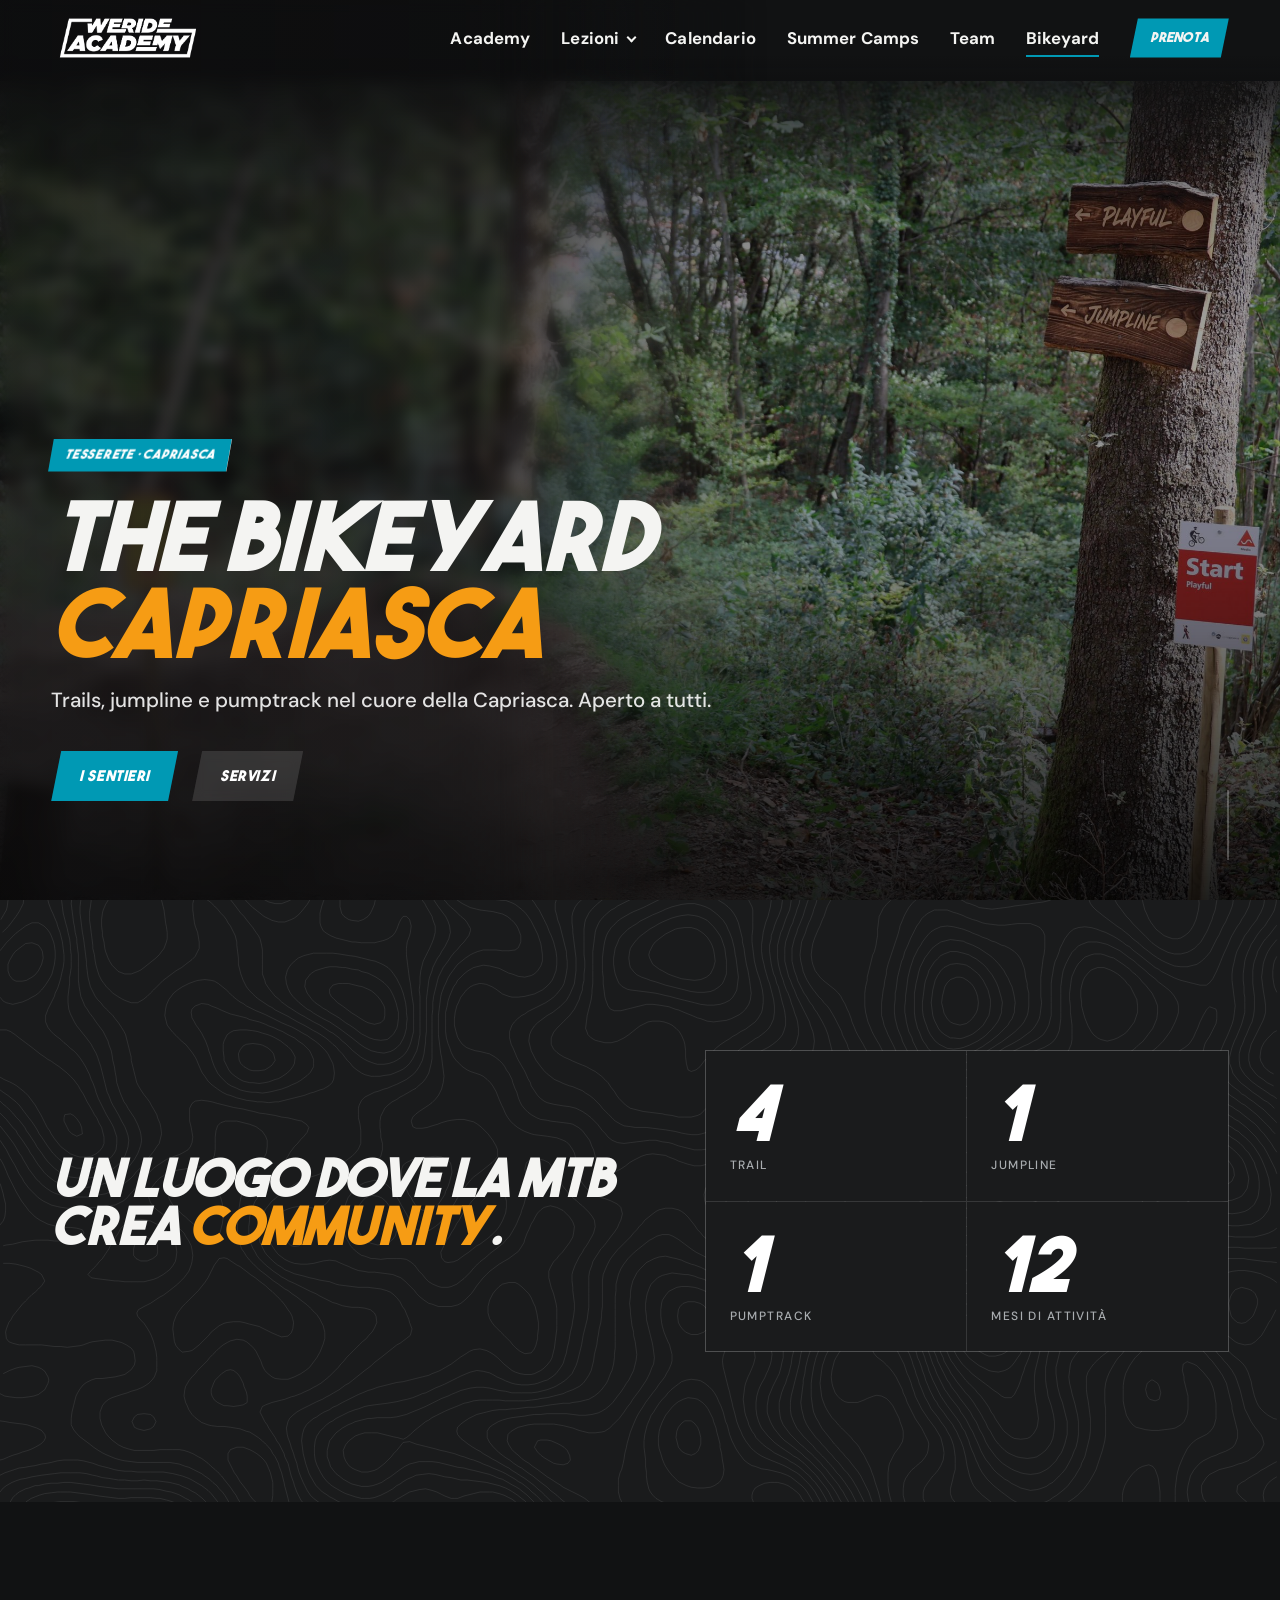
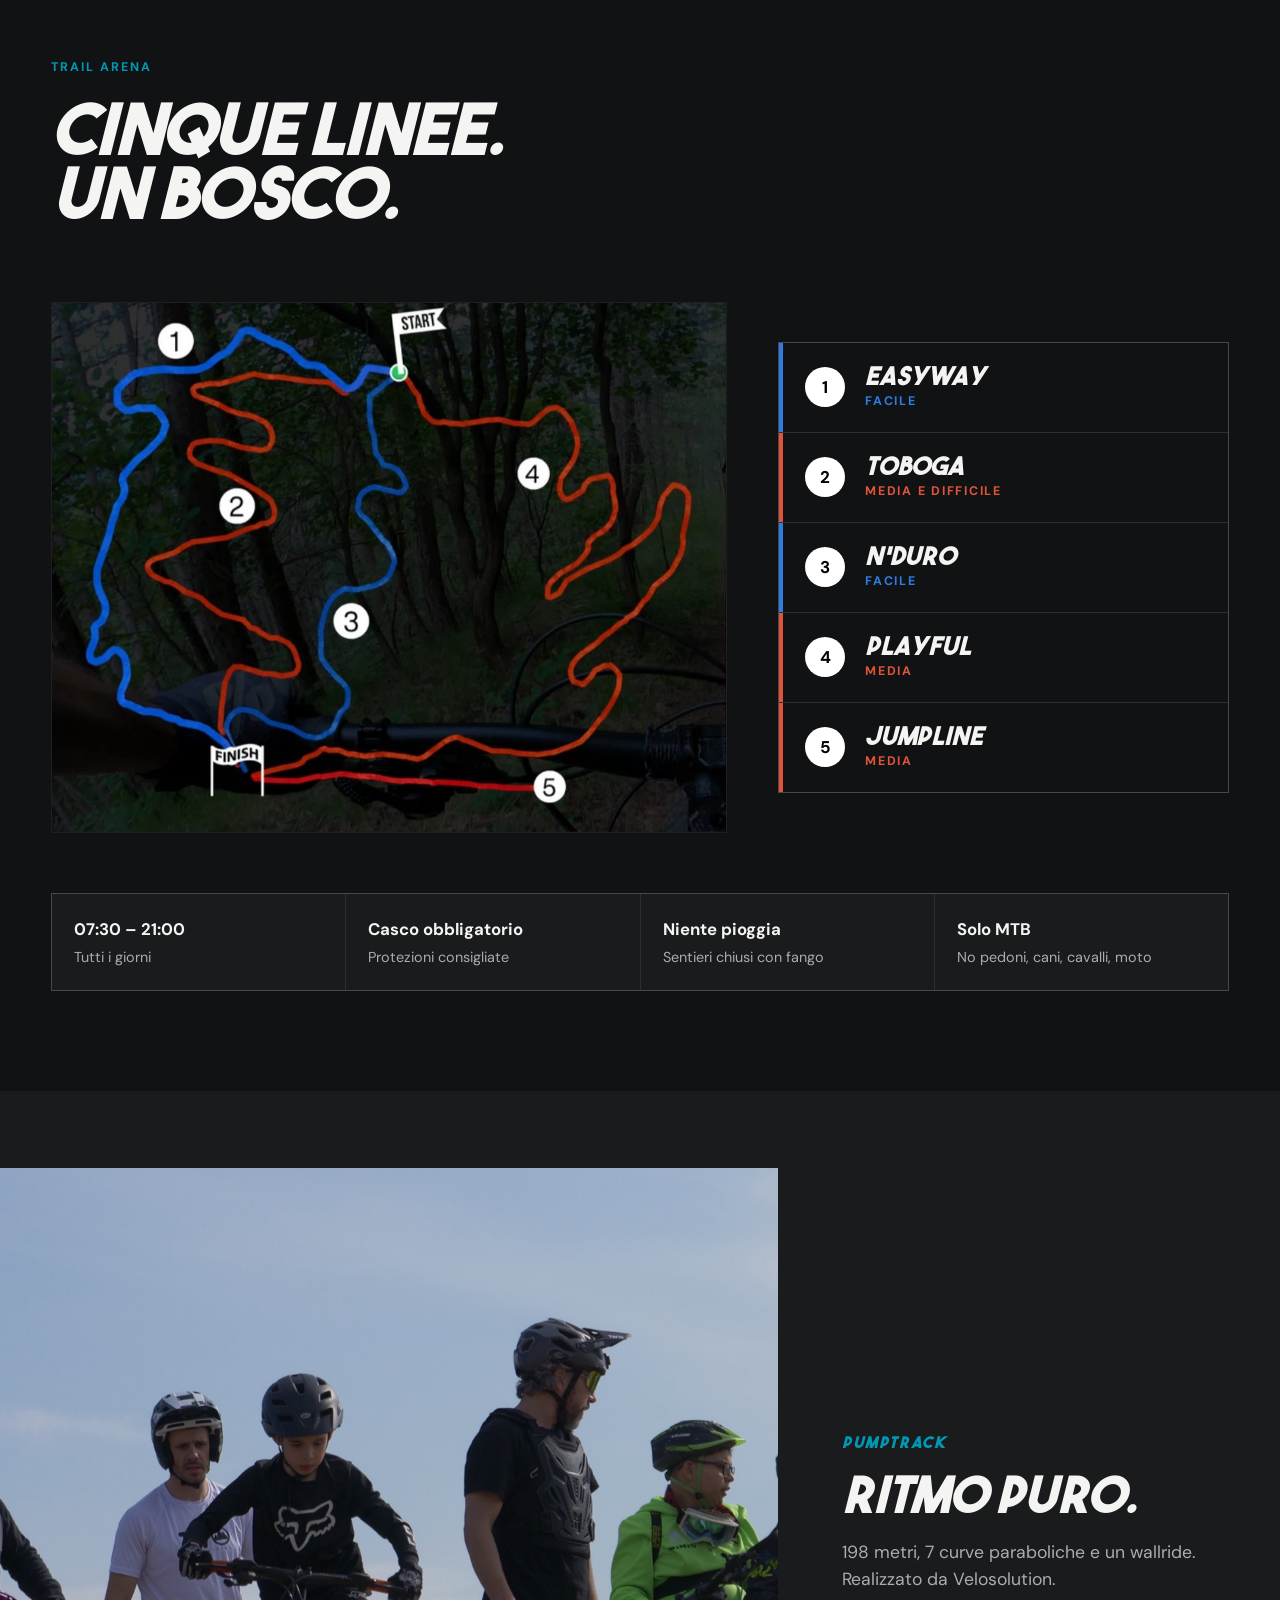
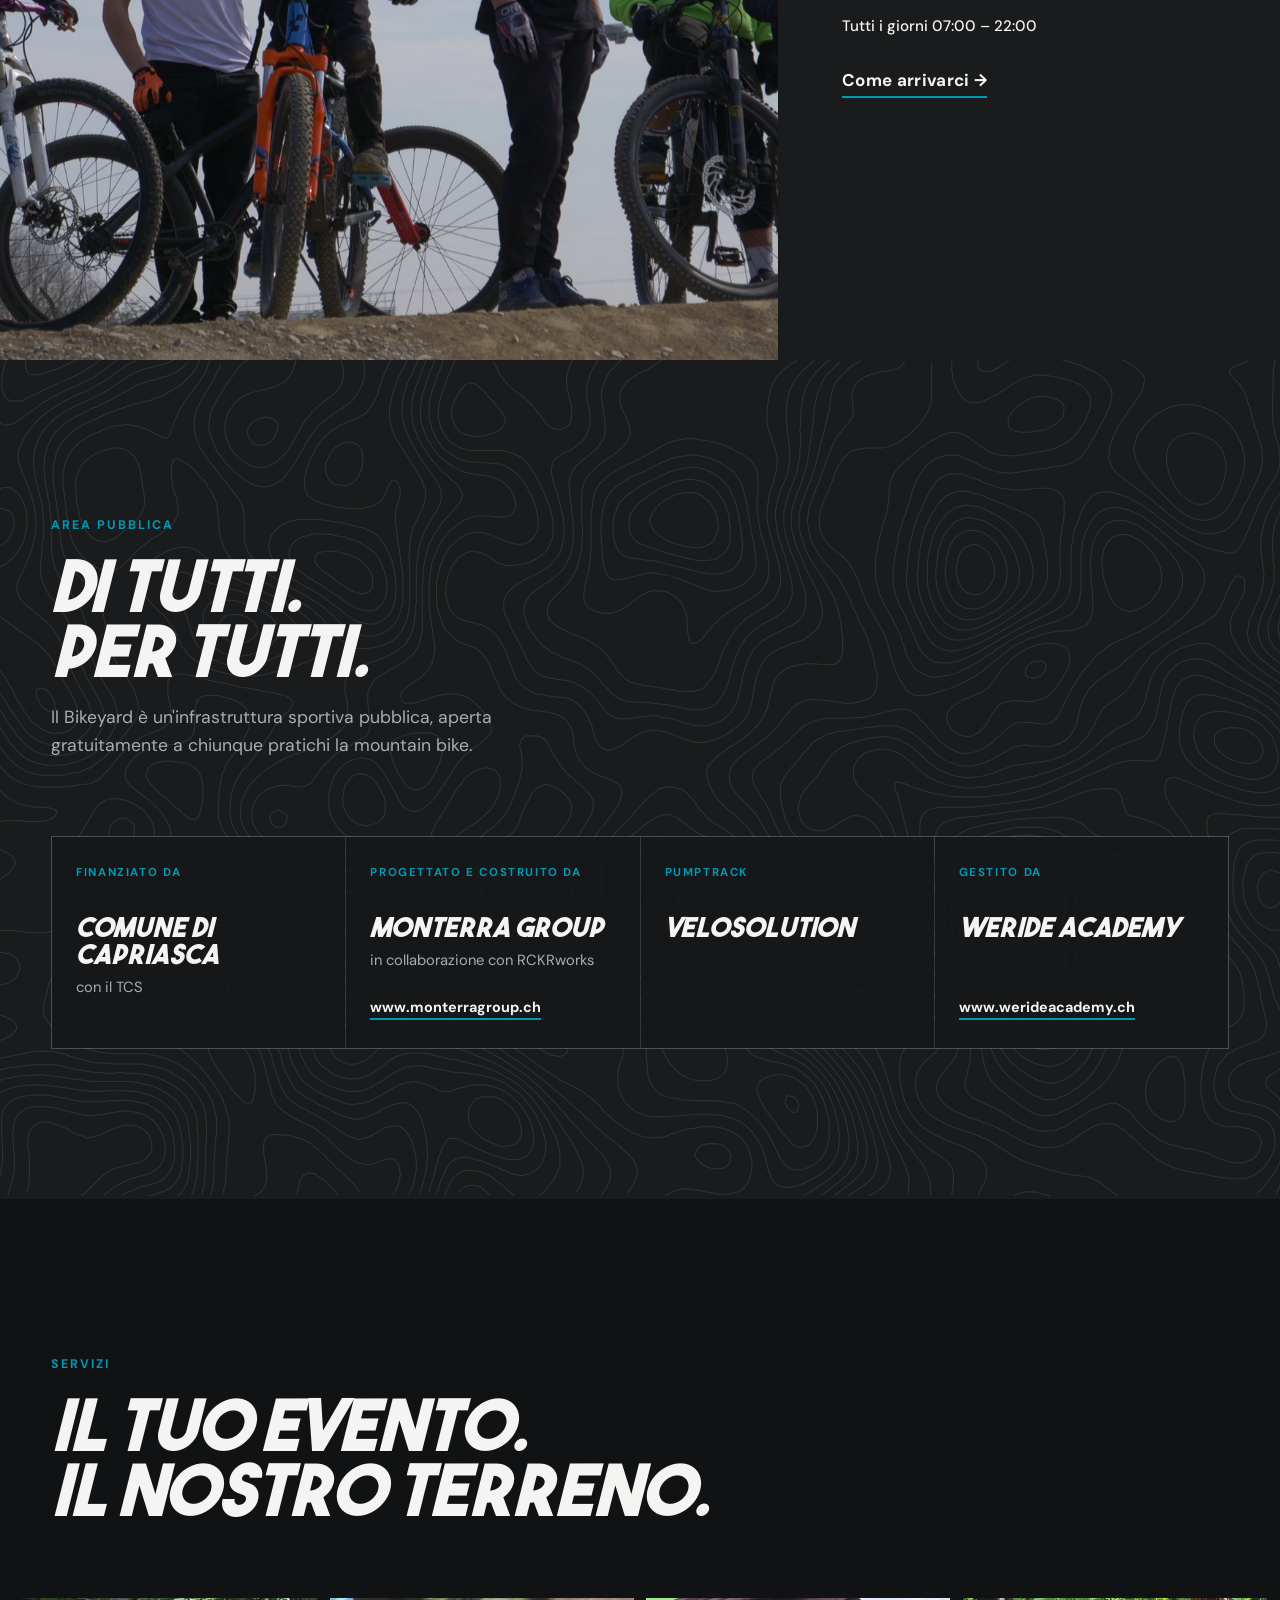
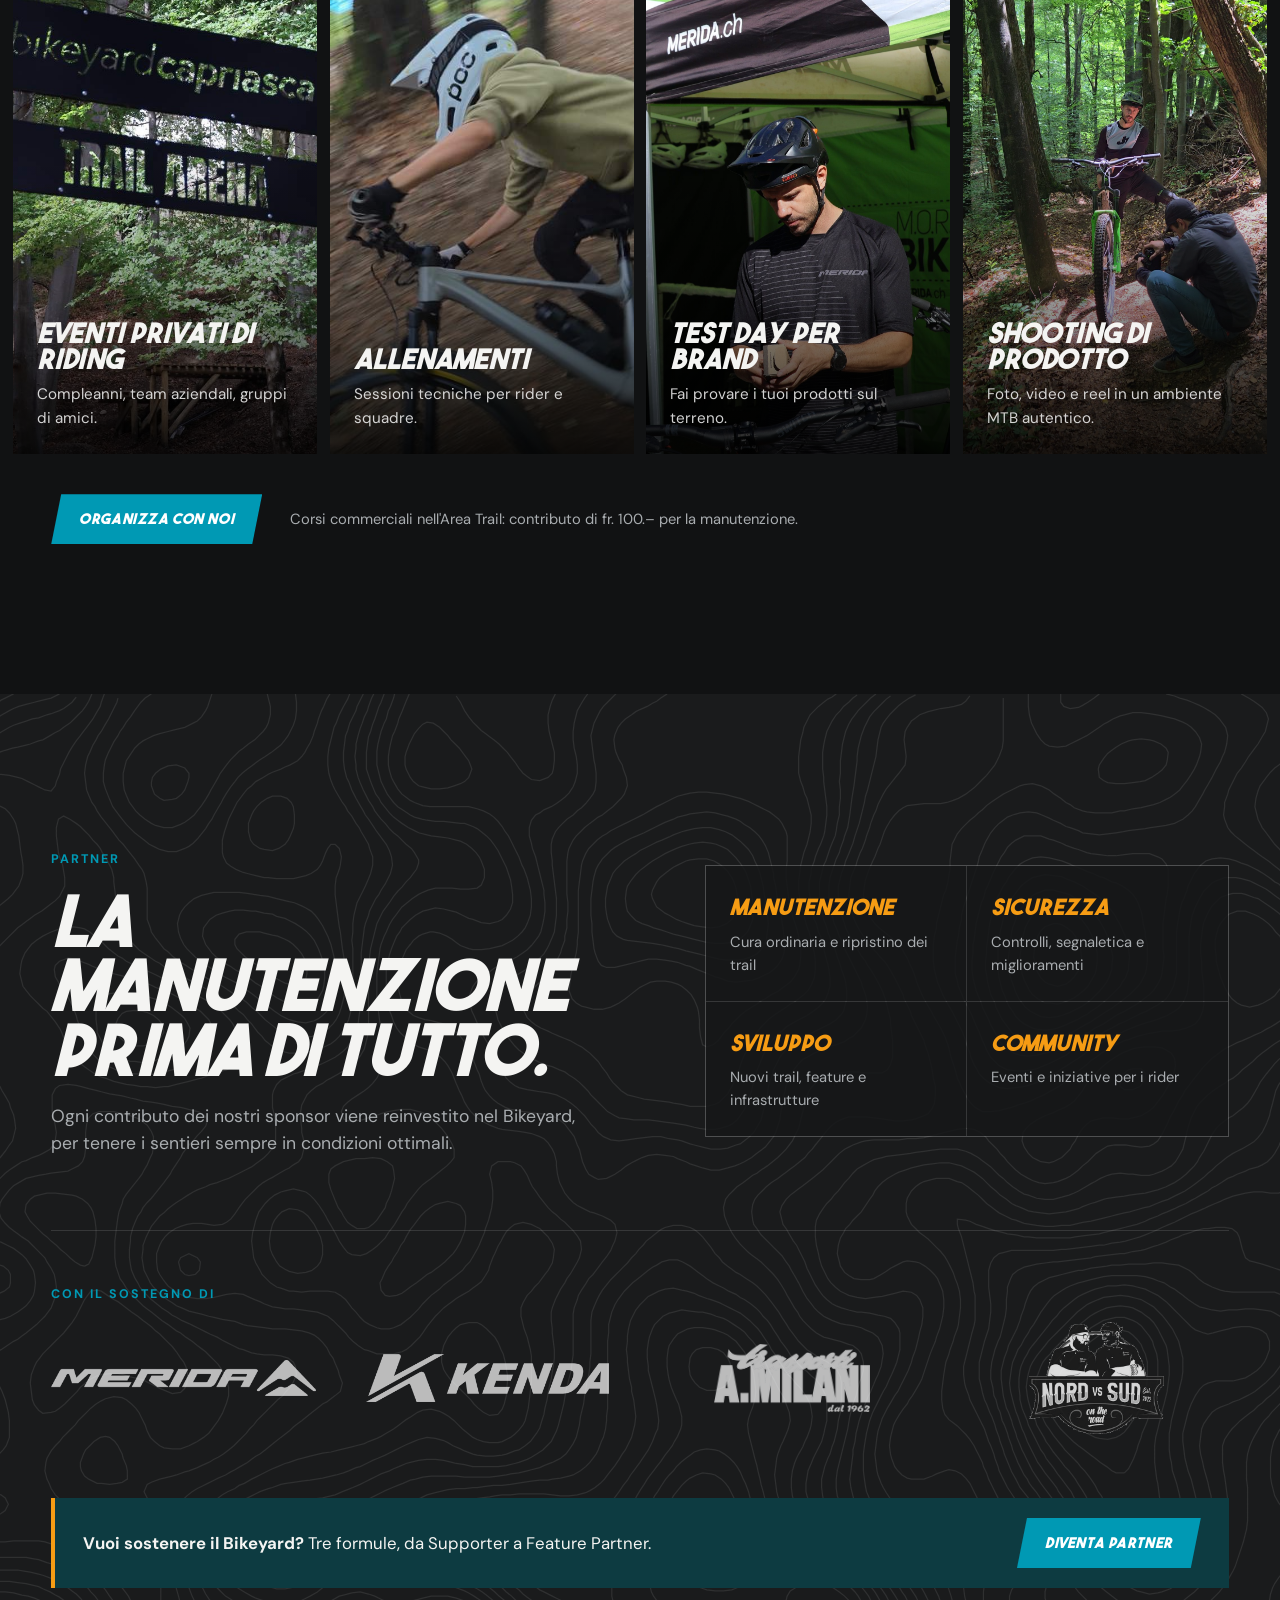
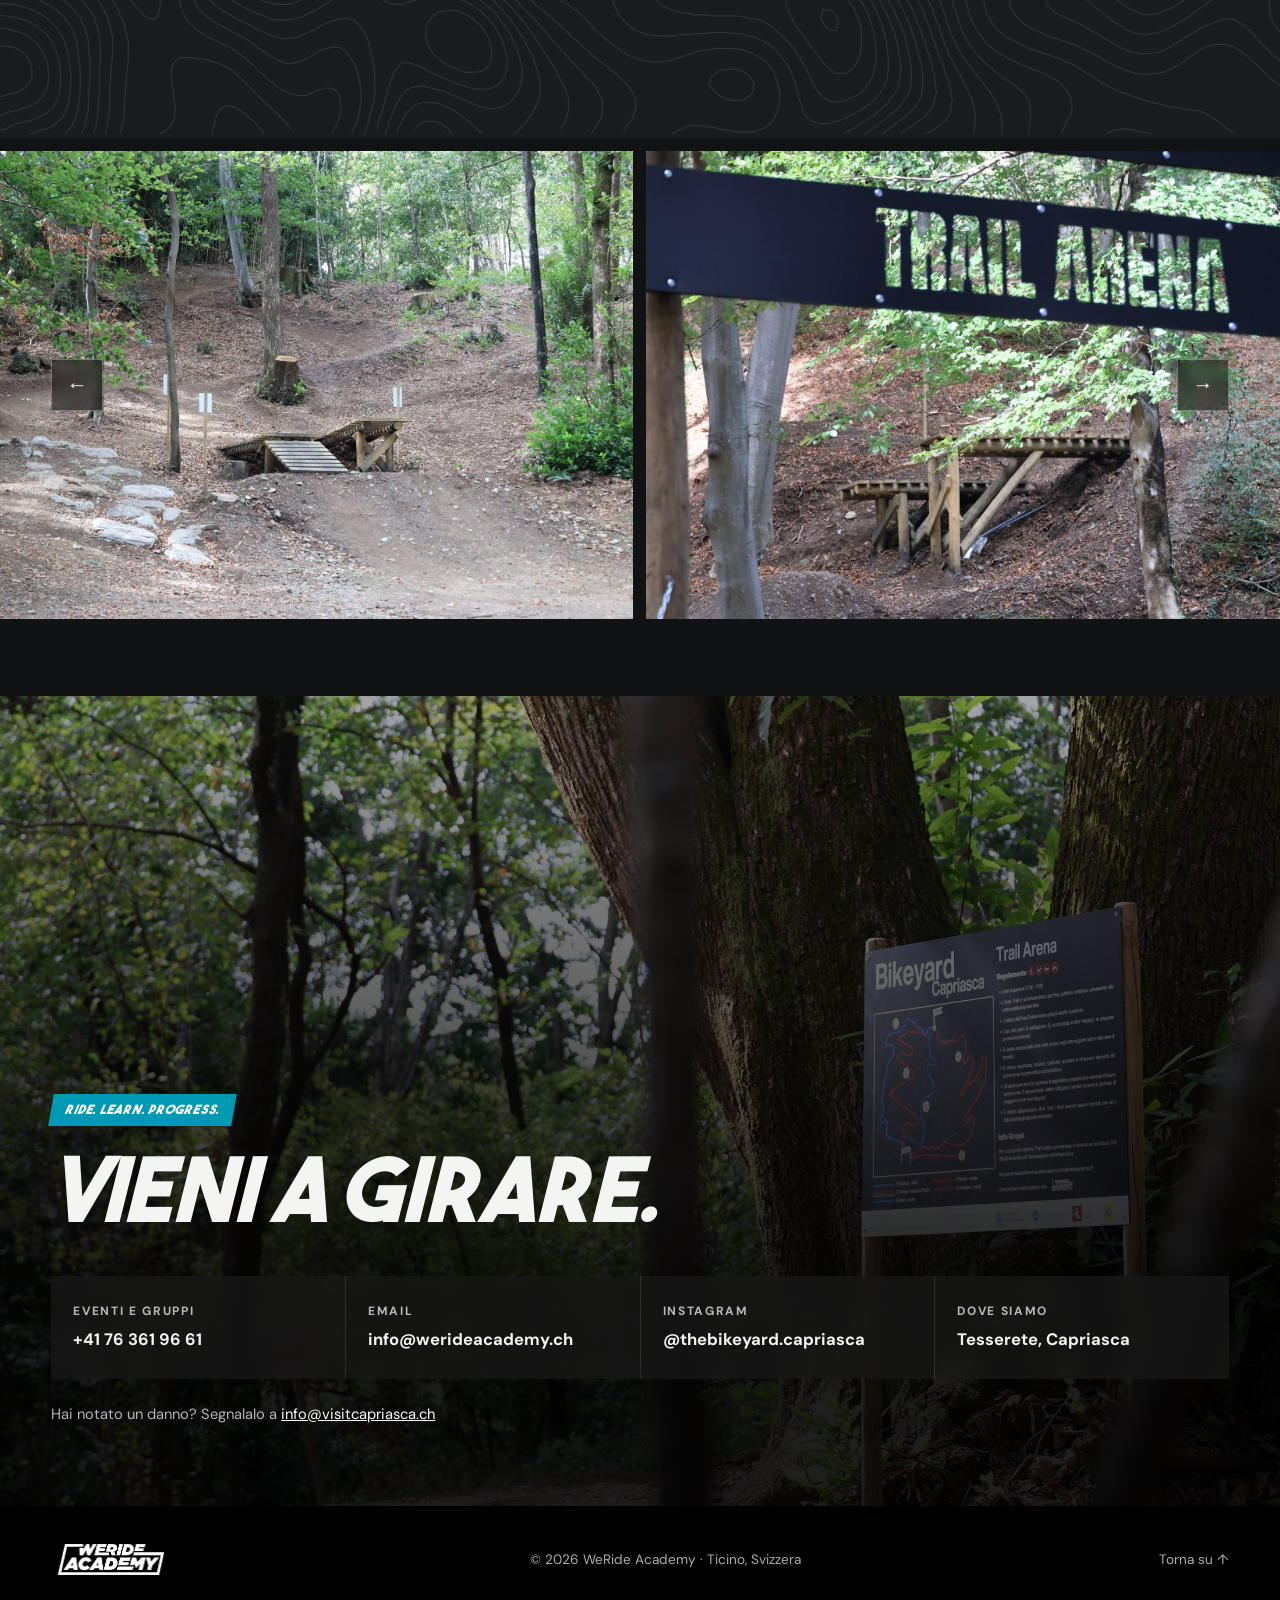
==== bikeyard.html @ f9831d46 "Aggiornamento sito: Bikeyard, galleria, team e sponsor Co-Authored-By: Claude Opus 5.5 <noreply@anth" ====
<!doctype html>
<html lang="it">
<head>
  <meta charset="utf-8">
  <meta name="viewport" content="width=device-width, initial-scale=1">
  <title>The Bikeyard Capriasca · WeRide Academy</title>
  <meta name="description" content="The Bikeyard Capriasca a Tesserete: Trail Arena con 4 trail, una jumpline e il pumptrack Velosolution. Area pubblica gestita da WeRide Academy. Eventi privati, allenamenti, test day e shooting.">
  <meta name="theme-color" content="#111111">
  <link rel="icon" type="image/png" href="assets/img/logo_white.png">
  <meta property="og:title" content="The Bikeyard Capriasca">
  <meta property="og:description" content="Trail, jumpline e pumptrack nel cuore della Capriasca.">
  <meta property="og:image" content="assets/img/bikeyard_banner.jpg">
  <link rel="preconnect" href="https://fonts.googleapis.com">
  <link rel="preconnect" href="https://fonts.gstatic.com" crossorigin>
  <link href="https://fonts.googleapis.com/css2?family=DM+Sans:ital,wght@0,400;0,500;0,700;1,400&display=swap" rel="stylesheet">
  <link rel="preload" href="assets/fonts/theboldfont.woff2" as="font" type="font/woff2" crossorigin>
  <link rel="stylesheet" href="css/style.css">
</head>
<body>

<header class="site-header" id="top">
  <a href="index.html" class="brand" aria-label="WeRide Academy, home">
    <img src="assets/img/logo_white.png" alt="WeRide Academy" width="160" height="46">
  </a>
  <nav class="nav" id="nav" aria-label="Principale">
    <a href="index.html#academy">Academy</a>
    <div class="nav-item has-sub">
      <a href="index.html#lezioni" aria-haspopup="true">Lezioni<span class="caret" aria-hidden="true"></span></a>
      <div class="submenu">
        <a href="index.html#private">Lezione privata</a>
        <a href="index.html#gruppo">Lezione di gruppo</a>
      </div>
    </div>
    <a href="index.html#calendario">Calendario</a>
    <a href="index.html#summer-camps">Summer Camps</a>
    <a href="index.html#team">Team</a>
    <a href="bikeyard.html" class="active" aria-current="page">Bikeyard</a>
    <a href="#contatto" class="nav-cta">Prenota</a>
  </nav>
  <button class="burger" id="burger" aria-label="Apri menu" aria-expanded="false" aria-controls="nav"><span></span><span></span></button>
</header>

<main>

  <!-- HERO -->
  <section class="hero hero-dark">
    <img class="hero-img" src="assets/img/bikeyard_banner.jpg" alt="Le strutture in legno del Bikeyard nel bosco di Tesserete">
    <div class="hero-shade"></div>
    <div class="hero-blur" aria-hidden="true"></div>
    <div class="hero-content wrap">
      <span class="tag">Tesserete · Capriasca</span>
      <h1 class="display display-sm">The Bikeyard<br><span class="accent-amber">Capriasca</span></h1>
      <p class="lead">Trails, jumpline e pumptrack nel cuore della Capriasca. Aperto a tutti.</p>
      <div class="hero-actions">
        <a class="btn btn-primary" href="#sentieri">I sentieri</a>
        <a class="btn btn-ghost" href="#servizi">Servizi</a>
      </div>
    </div>
    <a class="scroll-cue" href="#intro" aria-label="Scorri giù"></a>
  </section>

  <!-- INTRO -->
  <section class="numbers topo" id="intro">
    <div class="wrap numbers-grid">
      <p class="statement reveal">Un luogo dove la MTB crea <em class="em-amber">community</em>.</p>
      <dl class="stats reveal">
        <div><dt>4</dt><dd>Trail</dd></div>
        <div><dt>1</dt><dd>Jumpline</dd></div>
        <div><dt>1</dt><dd>Pumptrack</dd></div>
        <div><dt>12</dt><dd>Mesi di attività</dd></div>
      </dl>
    </div>
  </section>

  <!-- SENTIERI -->
  <section class="trails" id="sentieri">
    <div class="wrap">
      <header class="section-head">
        <span class="kicker">Trail Arena</span>
        <h2 class="title reveal">Cinque linee.<br>Un bosco.</h2>
      </header>

      <div class="trails-grid">
        <figure class="trail-map reveal">
          <img src="assets/img/bikeyard_map.jpg" alt="Mappa della Trail Arena con i 5 sentieri, partenza e arrivo" loading="lazy">
        </figure>

        <ol class="trail-list">
          <li class="reveal" style="--c:var(--t-easy)"><span class="t-num">1</span><div><h3>Easyway</h3><p>Facile</p></div></li>
          <li class="reveal" style="--c:var(--t-mid)"><span class="t-num">2</span><div><h3>Toboga</h3><p>Media e difficile</p></div></li>
          <li class="reveal" style="--c:var(--t-easy)"><span class="t-num">3</span><div><h3>N'duro</h3><p>Facile</p></div></li>
          <li class="reveal" style="--c:var(--t-mid)"><span class="t-num">4</span><div><h3>Playful</h3><p>Media</p></div></li>
          <li class="reveal" style="--c:var(--t-mid)"><span class="t-num">5</span><div><h3>Jumpline</h3><p>Media</p></div></li>
        </ol>
      </div>

      <ul class="rules">
        <li><strong>07:30 – 21:00</strong><span>Tutti i giorni</span></li>
        <li><strong>Casco obbligatorio</strong><span>Protezioni consigliate</span></li>
        <li><strong>Niente pioggia</strong><span>Sentieri chiusi con fango</span></li>
        <li><strong>Solo MTB</strong><span>No pedoni, cani, cavalli, moto</span></li>
      </ul>
    </div>
  </section>

  <!-- PUMPTRACK -->
  <section class="programs by-programs">
    <article class="program" id="pumptrack">
      <figure class="program-img"><img src="assets/img/wix_pex58536.jpg" alt="Rider al pumptrack di Tesserete" loading="lazy"></figure>
      <div class="program-text">
        <span class="num">Pumptrack</span>
        <h3 class="title-sm">Ritmo puro.</h3>
        <p>198 metri, 7 curve paraboliche e un wallride. Realizzato da Velosolution.</p>
        <p class="program-meta">Tutti i giorni 07:00 – 22:00</p>
        <a class="link" href="https://maps.app.goo.gl/LZdDVA4ZvcZuWbuM7" target="_blank" rel="noopener">Come arrivarci →</a>
      </div>
    </article>
  </section>

  <!-- CHI L'HA RESO POSSIBILE -->
  <section class="credits topo">
    <div class="wrap">
      <header class="section-head">
        <span class="kicker">Area pubblica</span>
        <h2 class="title reveal">Di tutti.<br>Per tutti.</h2>
        <p class="section-lead reveal">Il Bikeyard è un'infrastruttura sportiva pubblica, aperta gratuitamente a chiunque pratichi la mountain bike.</p>
      </header>
      <ul class="credit-grid">
        <li class="reveal"><span>Finanziato da</span><strong>Comune di Capriasca</strong><em>con il TCS</em></li>
        <li class="reveal"><span>Progettato e costruito da</span><strong>Monterra Group</strong><em>in collaborazione con RCKRworks</em><a class="credit-link" href="https://www.monterragroup.ch" target="_blank" rel="noopener">www.monterragroup.ch</a></li>
        <li class="reveal"><span>Pumptrack</span><strong>Velosolution</strong></li>
        <li class="reveal"><span>Gestito da</span><strong>WeRide Academy</strong><a class="credit-link" href="index.html">www.werideacademy.ch</a></li>
      </ul>
    </div>
  </section>

  <!-- SERVIZI -->
  <section class="services" id="servizi">
    <div class="wrap">
      <header class="section-head">
        <span class="kicker">Servizi</span>
        <h2 class="title reveal">Il tuo evento.<br>Il nostro terreno.</h2>
      </header>
    </div>
    <ul class="service-grid">
      <li class="service reveal">
        <img src="assets/img/bikeyard_arena.jpg" alt="" loading="lazy">
        <div><h3>Eventi privati di riding</h3><p>Compleanni, team aziendali, gruppi di amici.</p></div>
      </li>
      <li class="service reveal">
        <img src="assets/img/rider2.jpg" alt="" loading="lazy">
        <div><h3>Allenamenti</h3><p>Sessioni tecniche per rider e squadre.</p></div>
      </li>
      <li class="service reveal">
        <img src="assets/img/service_testday.jpg" alt="" loading="lazy">
        <div><h3>Test day per brand</h3><p>Fai provare i tuoi prodotti sul terreno.</p></div>
      </li>
      <li class="service reveal">
        <img src="assets/img/service_shooting.jpg" alt="" loading="lazy">
        <div><h3>Shooting di prodotto</h3><p>Foto, video e reel in un ambiente MTB autentico.</p></div>
      </li>
    </ul>
    <div class="wrap services-cta">
      <a class="btn btn-primary" href="#contatto">Organizza con noi</a>
      <p>Corsi commerciali nell'Area Trail: contributo di fr. 100.– per la manutenzione.</p>
    </div>
  </section>

  <!-- MANUTENZIONE & PARTNER -->
  <section class="maintenance topo" id="partner">
    <div class="wrap">
      <div class="maint-grid">
        <div>
          <span class="kicker">Partner</span>
          <h2 class="title reveal">La manutenzione<br>prima di tutto.</h2>
          <p class="section-lead reveal">Ogni contributo dei nostri sponsor viene reinvestito nel Bikeyard, per tenere i sentieri sempre in condizioni ottimali.</p>
        </div>
        <ul class="maint-list">
          <li class="reveal"><strong>Manutenzione</strong><span>Cura ordinaria e ripristino dei trail</span></li>
          <li class="reveal"><strong>Sicurezza</strong><span>Controlli, segnaletica e miglioramenti</span></li>
          <li class="reveal"><strong>Sviluppo</strong><span>Nuovi trail, feature e infrastrutture</span></li>
          <li class="reveal"><strong>Community</strong><span>Eventi e iniziative per i rider</span></li>
        </ul>
      </div>

      <div class="partner-group">
        <span class="kicker">Con il sostegno di</span>
        <ul class="sponsor-row">
          <li><img src="assets/sponsors/merida.png" alt="Merida" loading="lazy"></li>
          <li><img src="assets/sponsors/kenda_white.png" alt="Kenda" loading="lazy"></li>
          <li class="logo-lg"><img src="assets/sponsors/milani.png" alt="Trasporti A. Milani" loading="lazy"></li>
          <li class="logo-color"><img src="assets/sponsors/nordvssud.png" alt="Nord vs Sud on the road" loading="lazy"></li>
        </ul>
      </div>

      <div class="partner-cta reveal">
        <p><strong>Vuoi sostenere il Bikeyard?</strong> Tre formule, da Supporter a Feature Partner.</p>
        <a class="btn btn-primary" href="mailto:info@werideacademy.ch?subject=Partnership%20The%20Bikeyard">Diventa partner</a>
      </div>
    </div>
  </section>

  <!-- GALLERIA (scorrevole) -->
  <section class="gallery" id="galleria" aria-label="Galleria fotografica">
    <div class="gallery-strip" id="galStrip">
      <ul class="gallery-track">
        <li><button type="button" class="gal-item" data-i="0"><img src="assets/img/galleria/bikeyard_01.jpg" alt="The Bikeyard Capriasca, foto 1" loading="lazy"></button></li>
        <li><button type="button" class="gal-item" data-i="1"><img src="assets/img/galleria/bikeyard_02.jpg" alt="The Bikeyard Capriasca, foto 2" loading="lazy"></button></li>
        <li><button type="button" class="gal-item" data-i="2"><img src="assets/img/galleria/bikeyard_03.jpg" alt="The Bikeyard Capriasca, foto 3" loading="lazy"></button></li>
        <li><button type="button" class="gal-item" data-i="3"><img src="assets/img/galleria/bikeyard_04.jpg" alt="The Bikeyard Capriasca, foto 4" loading="lazy"></button></li>
        <li><button type="button" class="gal-item" data-i="4"><img src="assets/img/galleria/bikeyard_05.jpg" alt="The Bikeyard Capriasca, foto 5" loading="lazy"></button></li>
        <li><button type="button" class="gal-item" data-i="5"><img src="assets/img/galleria/bikeyard_06.jpg" alt="The Bikeyard Capriasca, foto 6" loading="lazy"></button></li>
        <li><button type="button" class="gal-item" data-i="6"><img src="assets/img/galleria/bikeyard_07.jpg" alt="The Bikeyard Capriasca, foto 7" loading="lazy"></button></li>
        <li><button type="button" class="gal-item" data-i="7"><img src="assets/img/galleria/bikeyard_08.jpg" alt="The Bikeyard Capriasca, foto 8" loading="lazy"></button></li>
        <li><button type="button" class="gal-item" data-i="8"><img src="assets/img/galleria/bikeyard_09.jpg" alt="The Bikeyard Capriasca, foto 9" loading="lazy"></button></li>
        <li><button type="button" class="gal-item" data-i="9"><img src="assets/img/galleria/bikeyard_10.jpg" alt="The Bikeyard Capriasca, foto 10" loading="lazy"></button></li>
        <li><button type="button" class="gal-item" data-i="10"><img src="assets/img/galleria/bikeyard_11.jpg" alt="The Bikeyard Capriasca, foto 11" loading="lazy"></button></li>
        <li><button type="button" class="gal-item" data-i="11"><img src="assets/img/galleria/bikeyard_12.jpg" alt="The Bikeyard Capriasca, foto 12" loading="lazy"></button></li>
        <li><button type="button" class="gal-item" data-i="12"><img src="assets/img/galleria/bikeyard_13.jpg" alt="The Bikeyard Capriasca, foto 13" loading="lazy"></button></li>
      </ul>
    </div>
    <button type="button" class="gal-nav gal-prev" aria-label="Foto precedenti">←</button>
    <button type="button" class="gal-nav gal-next" aria-label="Foto successive">→</button>
  </section>

  <!-- LIGHTBOX -->
  <div class="lightbox" id="lightbox" hidden role="dialog" aria-modal="true" aria-label="Foto ingrandita">
    <button type="button" class="lb-close" aria-label="Chiudi">×</button>
    <button type="button" class="lb-prev" aria-label="Foto precedente">←</button>
    <img alt="">
    <button type="button" class="lb-next" aria-label="Foto successiva">→</button>
  </div>

  <!-- CONTATTO -->
  <section class="contact" id="contatto">
    <img class="contact-bg" src="assets/img/bikeyard_contatto.jpg" alt="" loading="lazy">
    <div class="contact-shade"></div>
    <div class="wrap contact-inner">
      <span class="tag">Ride. Learn. Progress.</span>
      <h2 class="display-md">Vieni a girare.</h2>
      <div class="contact-cards">
        <a class="contact-card" href="https://wa.me/41763619661" target="_blank" rel="noopener">
          <span>Eventi e gruppi</span><strong>+41 76 361 96 61</strong>
        </a>
        <a class="contact-card" href="mailto:info@werideacademy.ch">
          <span>Email</span><strong>info@werideacademy.ch</strong>
        </a>
        <a class="contact-card" href="https://www.instagram.com/thebikeyard.capriasca" target="_blank" rel="noopener">
          <span>Instagram</span><strong>@thebikeyard.capriasca</strong>
        </a>
        <a class="contact-card" href="https://maps.app.goo.gl/PT7gZLC8YSRP57ERA" target="_blank" rel="noopener">
          <span>Dove siamo</span><strong>Tesserete, Capriasca</strong>
        </a>
      </div>
      <p class="contact-note">Hai notato un danno? Segnalalo a <a href="mailto:info@visitcapriasca.ch">info@visitcapriasca.ch</a></p>
    </div>
  </section>

</main>

<footer class="site-footer">
  <div class="wrap footer-inner">
    <img src="assets/img/logo_white.png" alt="WeRide Academy" width="120" height="35">
    <p>© <span id="year"></span> WeRide Academy · Ticino, Svizzera</p>
    <a href="#top">Torna su ↑</a>
  </div>
</footer>

<script src="js/main.js"></script>
</body>
</html>
---- css/style.css ----
/* ============ Font titoli: The Bold Font ============ */
@font-face {
  font-family: "The Bold Font";
  src: url("../assets/fonts/theboldfont.woff2") format("woff2");
  font-weight: 100 900;   /* un solo peso: evita il grassetto sintetico */
  font-style: normal;
  font-display: swap;
}

/* ============ WeRide Academy — brand tokens ============ */
:root {
  --white: #ffffff;
  --black: #000000;
  --teal: #0099b4;        /* primario */
  --deep: #0d3b41;        /* primario scuro */
  --rust: #cd5f27;        /* complementare */
  --amber: #f69c14;       /* complementare */

  --bg: #111213;
  --bg-2: #1a1b1c;
  --ink: #f4f4f2;
  --ink-2: #a9adb0;
  --line: rgba(255, 255, 255, .12);

  --f-display: "The Bold Font", "Archivo", "Arial Black", system-ui, sans-serif;
  --display-style: italic; /* metti "normal" per i titoli dritti */
  --f-body: "Google Sans", "DM Sans", system-ui, -apple-system, sans-serif;

  --gutter: clamp(16px, 4vw, 56px);
  --max: 1320px;
  --header-h: 76px;
  --ease: cubic-bezier(.2, .7, .2, 1);

  /* colori calendario */
  --c-academy: #4395af;       /* blu academy */
  --c-uscite: #0d3b41;        /* primario scuro */
  --c-uscite-text: #6fb3bd;   /* versione leggibile su fondo scuro (testi) */
  --c-jump: #cd5f27;
  --c-ebike: #f69c14;
  --c-lady: #a87fd9;
  --c-eventi: #7cc35a;        /* verde */
  --c-inverno: #ffffff;
}

*, *::before, *::after { box-sizing: border-box; }
html { scroll-behavior: smooth; scroll-padding-top: var(--header-h); -webkit-text-size-adjust: 100%; }
body {
  margin: 0;
  background: var(--bg);
  color: var(--ink);
  font-family: var(--f-body);
  font-weight: 400;
  font-size: 17px;
  line-height: 1.55;
  -webkit-font-smoothing: antialiased;
  overflow-x: hidden;
}
[hidden] { display: none !important; }
img { display: block; max-width: 100%; }
a { color: inherit; }
ul, ol, dl, dd, figure, h1, h2, h3, p { margin: 0; padding: 0; }
ul, ol { list-style: none; }
:focus-visible { outline: 2px solid var(--teal); outline-offset: 3px; }

.wrap { width: 100%; max-width: var(--max); margin-inline: auto; padding-inline: var(--gutter); }

/* sfondo curve di livello */
.topo {
  background-color: var(--bg-2);
  background-image: url("../assets/img/topo-light.svg");
  background-size: cover;
  background-position: center;
}

/* ============ Tipografia ============ */
.display, .display-md, .title, .title-sm, .statement, .stats dt, .sede h3, .cal-month {
  font-family: var(--f-display);
  font-style: var(--display-style);
  font-weight: 900;
  text-transform: uppercase;
  letter-spacing: -.01em;
  line-height: .9;
}
.display { font-size: clamp(3.4rem, 11vw, 10rem); }
.display-sm { font-size: clamp(2.8rem, 7.5vw, 7rem); }
.display-md { font-size: clamp(2.6rem, 7vw, 6rem); }
.title { font-size: clamp(2.4rem, 5.6vw, 4.8rem); }
.title-sm { font-size: clamp(1.7rem, 4vw, 3.4rem); overflow-wrap: anywhere; }
.accent { color: var(--teal); }
.accent-amber { color: var(--amber); }

.kicker {
  display: inline-block;
  font-weight: 700;
  font-size: .78rem;
  letter-spacing: .16em;
  text-transform: uppercase;
  color: var(--teal);
  margin-bottom: 18px;
}
.tag {
  display: inline-block;
  background: var(--teal);
  color: var(--white);
  font-family: var(--f-display);
  font-style: var(--display-style);
  font-weight: 800;
  text-transform: uppercase;
  font-size: .8rem;
  letter-spacing: .06em;
  padding: 6px 14px;
  transform: skewX(-10deg);
  margin-bottom: 22px;
}
.lead { font-size: clamp(1.05rem, 1.6vw, 1.3rem); font-weight: 500; color: rgba(255,255,255,.88); margin-top: 20px; }

/* ============ Bottoni ============ */
.btn {
  display: inline-flex; align-items: center; justify-content: center;
  min-height: 50px; padding: 0 28px;
  font-family: var(--f-display); font-style: var(--display-style); font-weight: 800;
  text-transform: uppercase; letter-spacing: .04em; font-size: .92rem;
  text-decoration: none;
  clip-path: polygon(10px 0, 100% 0, calc(100% - 10px) 100%, 0 100%);
  transition: background .25s, color .25s, transform .25s var(--ease);
}
.btn:hover { transform: translateY(-2px); }
.btn-primary { background: var(--teal); color: var(--white); }
.btn-primary:hover { background: var(--white); color: var(--black); }
.btn-ghost { background: rgba(255,255,255,.12); color: var(--white); backdrop-filter: blur(6px); }
.btn-ghost:hover { background: var(--white); color: var(--black); }
.link {
  display: inline-block; margin-top: 28px;
  font-weight: 700; text-decoration: none; letter-spacing: .02em;
  border-bottom: 2px solid var(--teal); padding-bottom: 3px;
  transition: color .2s;
}
.link:hover { color: var(--teal); }

/* ============ Header ============ */
.site-header {
  position: fixed; inset: 0 0 auto 0; z-index: 50;
  height: var(--header-h);
  display: flex; align-items: center; justify-content: space-between;
  padding-inline: var(--gutter);
  transition: background .3s, backdrop-filter .3s, height .3s;
}
.site-header.scrolled { background: rgba(17,18,19,.86); backdrop-filter: blur(12px); --header-h: 64px; }
.brand img { width: clamp(118px, 12vw, 160px); height: auto; }
.nav { display: flex; align-items: center; gap: clamp(18px, 2.4vw, 36px); }
.nav a {
  text-decoration: none; font-weight: 700; font-size: 1.05rem; letter-spacing: .01em;
  position: relative; padding: 6px 0;
}
.nav a:not(.nav-cta)::after {
  content: ""; position: absolute; left: 0; bottom: 0; height: 2px; width: 100%;
  background: var(--teal); transform: scaleX(0); transform-origin: left; transition: transform .3s var(--ease);
}
.nav a:hover::after, .nav a.active::after { transform: scaleX(1); }
.nav-cta {
  background: var(--teal); padding: 9px 20px !important;
  font-family: var(--f-display); font-style: var(--display-style); font-weight: 800; text-transform: uppercase; letter-spacing: .04em; font-size: .85rem !important;
  clip-path: polygon(8px 0, 100% 0, calc(100% - 8px) 100%, 0 100%);
}
/* sottomenu "Lezioni" */
.has-sub { position: relative; }
.caret { display: inline-block; width: 7px; height: 7px; margin-left: 8px; border-right: 2px solid currentColor; border-bottom: 2px solid currentColor; transform: translateY(-3px) rotate(45deg); transition: transform .25s; }
.has-sub:hover .caret, .has-sub:focus-within .caret { transform: translateY(0) rotate(-135deg); }
.submenu {
  position: absolute; top: 100%; left: -18px; min-width: 210px; padding-top: 14px;
  opacity: 0; visibility: hidden; transform: translateY(6px);
  transition: opacity .2s, transform .2s var(--ease), visibility .2s;
}
.submenu::before { content: ""; position: absolute; inset: 14px 0 0; background: rgba(17,18,19,.96); border: 1px solid var(--line); border-top: 2px solid var(--teal); backdrop-filter: blur(12px); z-index: -1; }
.has-sub:hover .submenu, .has-sub:focus-within .submenu { opacity: 1; visibility: visible; transform: none; }
.nav .submenu a { display: block; padding: 12px 18px; font-size: .98rem; font-weight: 500; white-space: nowrap; }
.nav .submenu a:first-child { margin-top: 6px; }
.nav .submenu a:last-child { margin-bottom: 6px; }
.nav .submenu a::after { display: none; }
.nav .submenu a { transition: color .2s; }
.nav .submenu a:hover, .nav .submenu a:focus-visible { color: var(--amber); }
/* voce "Lezioni": arancione al passaggio del mouse */
.has-sub > a { transition: color .2s; }
.has-sub:hover > a, .has-sub:focus-within > a { color: var(--amber); }
.has-sub:hover > a::after, .has-sub:focus-within > a::after { background: var(--amber); }

.burger { display: none; }

/* ============ Hero ============ */
.hero { position: relative; height: 100svh; min-height: 560px; display: flex; align-items: flex-end; overflow: hidden; }
.hero-img { position: absolute; inset: 0; width: 100%; height: 100%; object-fit: cover; object-position: center 40%; transform: scale(1.06); animation: heroZoom 14s var(--ease) forwards; }
@keyframes heroZoom { to { transform: scale(1); } }
.hero-shade { position: absolute; inset: 0; background: linear-gradient(180deg, rgba(0,0,0,.45) 0%, rgba(0,0,0,0) 30%, rgba(0,0,0,.25) 55%, rgba(0,0,0,.82) 100%); }
.hero-content { position: relative; padding-bottom: clamp(60px, 11vh, 120px); }
/* home: titolo su una riga in alto, sopra le teste; testo e bottoni in basso */
.hero-split { flex-direction: column; justify-content: space-between; align-items: stretch; }
.hero-top { position: relative; padding-top: calc(var(--header-h) + clamp(24px, 6vh, 64px)); }
.display-line { font-size: clamp(2.6rem, 9.4vw, 11rem); letter-spacing: -.03em; white-space: nowrap; }
/* foto spostata più in basso: i cartelli non finiscono sotto il menu */
.hero-dark { background: var(--bg); }
.hero-dark .hero-img { top: clamp(50px, 9vh, 90px); height: calc(100% - clamp(50px, 9vh, 90px)); object-position: center top; }
.hero-dark .hero-shade { background: linear-gradient(180deg, var(--bg) 0%, var(--bg) 6%, rgba(0,0,0,.45) 22%, rgba(0,0,0,.35) 40%, rgba(0,0,0,.45) 62%, rgba(0,0,0,.88) 100%); }
/* metà sinistra più scura e sfocata, come nella presentazione */
.hero-blur {
  position: absolute; top: 0; bottom: 0; left: 0; width: 60%;
  background: linear-gradient(90deg, rgba(12,12,13,.72) 0%, rgba(12,12,13,.6) 60%, rgba(12,12,13,0) 100%);
  -webkit-backdrop-filter: blur(7px); backdrop-filter: blur(7px);
  -webkit-mask-image: linear-gradient(90deg, #000 65%, transparent 100%); mask-image: linear-gradient(90deg, #000 65%, transparent 100%);
}
.hero-split .hero-shade { background: linear-gradient(180deg, rgba(0,0,0,.68) 0%, rgba(0,0,0,.32) 38%, rgba(0,0,0,.28) 60%, rgba(0,0,0,.82) 100%); }
.hero-actions { display: flex; flex-wrap: wrap; gap: 14px; margin-top: 34px; }
.scroll-cue {
  position: absolute; right: var(--gutter); bottom: 40px; width: 2px; height: 70px;
  background: rgba(255,255,255,.25); overflow: hidden;
}
.scroll-cue::after { content: ""; position: absolute; left: 0; top: -40%; width: 100%; height: 40%; background: var(--white); animation: cue 2s infinite var(--ease); }
@keyframes cue { to { top: 110%; } }

/* ============ Numeri ============ */
.numbers { padding-block: clamp(80px, 12vw, 150px); }
.numbers-grid { display: grid; grid-template-columns: 1.1fr 1fr; gap: clamp(40px, 6vw, 100px); align-items: center; }
.statement { font-size: clamp(2rem, 4.2vw, 3.6rem); }
.statement em { color: var(--teal); }
.statement em.em-amber { color: var(--amber); }
.stats { display: grid; grid-template-columns: 1fr 1fr; gap: 1px; background: var(--line); border: 1px solid var(--line); }
.stats div { background: var(--bg-2); padding: 26px 24px; }
.stats dt { font-size: clamp(3rem, 6vw, 5rem); color: var(--white); }
.stats dd { margin-top: 10px; color: var(--ink-2); font-weight: 500; text-transform: uppercase; letter-spacing: .12em; font-size: .75rem; }

/* ============ Academy ============ */
.academy { display: grid; grid-template-columns: 1fr 1fr; min-height: 100svh; }
.academy-media { position: relative; overflow: hidden; }
.academy-media img { position: absolute; inset: 0; width: 100%; height: 100%; object-fit: cover; object-position: 66% center; }
.academy-body { padding: clamp(60px, 9vw, 130px) var(--gutter); display: flex; flex-direction: column; justify-content: center; }
.sedi { margin: 44px 0 44px; border-top: 1px solid var(--line); }
.sede { display: flex; justify-content: space-between; align-items: baseline; gap: 20px; padding: 24px 0; border-bottom: 1px solid var(--line); flex-wrap: wrap; }
.sede h3 { font-size: clamp(1.8rem, 3vw, 2.6rem); display: flex; align-items: center; gap: 12px; }
.sede p { color: var(--ink-2); font-size: 1.05rem; }
.sede p strong { color: var(--ink); font-weight: 700; margin-right: 6px; }
.badge {
  font-family: var(--f-body); font-style: normal; font-weight: 700; font-size: .65rem; letter-spacing: .12em;
  background: var(--amber); color: var(--black); padding: 5px 9px; line-height: 1;
}
.academy-body .btn { align-self: flex-start; }

/* ============ Programmi ============ */
.programs {
  padding-top: clamp(90px, 12vw, 160px);
  /* curve di livello continue: testi e spazi tra i blocchi condividono lo stesso sfondo */
  background: var(--bg-2) url("../assets/img/topo-light.svg") center / cover fixed;
}
.section-head { margin-bottom: clamp(40px, 6vw, 80px); }
.program { display: grid; grid-template-columns: 1.55fr 1fr; min-height: 88svh; }
.program.flip { grid-template-columns: 1fr 1.55fr; }
.program + .program { margin-top: clamp(16px, 2.5vw, 40px); }
.program.flip .program-img { order: 2; }
.program-img { position: relative; overflow: hidden; }
.program-img img {
  position: absolute; inset: 0; width: 100%; height: 100%; object-fit: cover;
  transform: scale(1.04); transition: transform 1.4s var(--ease);
}
.program:hover .program-img img { transform: scale(1); }
.program-text {
  padding: clamp(48px, 7vw, 110px) clamp(24px, 5vw, 80px);
  display: flex; flex-direction: column; justify-content: center;
  background: transparent;
}
.program-text .link { align-self: flex-start; }
.program-text p { margin-top: 22px; color: var(--ink-2); font-size: 1.1rem; max-width: 34ch; }
.num { font-family: var(--f-display); font-style: var(--display-style); font-weight: 900; color: var(--teal); font-size: 1rem; letter-spacing: .1em; margin-bottom: 16px; }
.winter .program-img img { filter: saturate(.25) brightness(.9) contrast(1.1) hue-rotate(170deg); }
.winter .program-img::after { content: ""; position: absolute; inset: 0; background: linear-gradient(160deg, rgba(143,183,255,.28), rgba(13,59,65,.45)); mix-blend-mode: screen; }
.winter .num { color: var(--c-inverno); }
.winter .link { border-color: var(--c-inverno); }

/* ============ Bikeyard ============ */
/* spazio sopra la sezione con le curve di livello (stesso ritmo dei blocchi Programmi) */
.gap-top {
  border-top: clamp(16px, 2.5vw, 40px) solid transparent;
  background: var(--bg-2) url("../assets/img/topo-light.svg") center / cover fixed;
}
.bikeyard { position: relative; min-height: 90svh; display: flex; align-items: center; overflow: hidden; }
.bikeyard > img { position: absolute; inset: 0; width: 100%; height: 100%; object-fit: cover; }
.bikeyard-shade { position: absolute; inset: 0; background: linear-gradient(90deg, rgba(0,0,0,.82) 0%, rgba(0,0,0,.45) 50%, rgba(0,0,0,.1) 100%); }
.bikeyard-content { position: relative; }
.bikeyard-content p { margin: 22px 0 32px; font-size: 1.15rem; font-weight: 500; max-width: 32ch; }

/* ============ Calendario ============ */
.calendar { padding-block: clamp(90px, 12vw, 150px); }
.cal-head { display: flex; justify-content: space-between; align-items: flex-end; gap: 30px; flex-wrap: wrap; margin-bottom: 36px; }
.cal-nav { display: flex; align-items: center; gap: 14px; }
.cal-month { font-size: clamp(1.4rem, 2.4vw, 2rem); min-width: 9ch; text-align: center; }
.icon-btn {
  width: 48px; height: 48px; border: 1px solid var(--line); background: transparent; color: var(--ink);
  font-size: 1.2rem; cursor: pointer; transition: background .2s, border-color .2s;
}
.icon-btn:hover { background: var(--teal); border-color: var(--teal); color: var(--white); }

.chips { display: flex; flex-wrap: wrap; gap: 10px; margin-bottom: 32px; }
.chip {
  display: inline-flex; align-items: center; gap: 8px;
  border: 1px solid var(--line); background: rgba(0,0,0,.25); color: var(--ink);
  font: 500 .88rem var(--f-body); padding: 9px 16px; cursor: pointer; border-radius: 999px;
  transition: background .2s, border-color .2s, color .2s;
}
.chip i { width: 9px; height: 9px; border-radius: 50%; background: var(--c); box-shadow: 0 0 0 1px rgba(255,255,255,.3); }
.chip[aria-pressed="true"] { background: var(--ink); color: var(--black); border-color: var(--ink); }
.chip:hover { border-color: var(--ink); }

.cal-grid {
  /* griglia chiara e neutra: colori di base ridefiniti solo qui */
  --ink: #141516;
  --ink-2: #5c6265;
  --line: rgba(0, 0, 0, .1);
  color: var(--ink);
  background: #dfe2e2;
}
.cal-grid { display: grid; grid-template-columns: repeat(7, minmax(0, 1fr)); border-top: 1px solid var(--line); border-left: 1px solid var(--line); margin-bottom: 48px; }
.cal-dow { padding: 12px 12px; font-size: .72rem; font-weight: 700; letter-spacing: .14em; text-transform: uppercase; color: var(--ink-2); border-right: 1px solid var(--line); border-bottom: 1px solid var(--line); background: #d3d7d7; }
.cal-day { min-width: 0; min-height: 112px; padding: 10px; border-right: 1px solid var(--line); border-bottom: 1px solid var(--line); background: #dfe2e2; display: flex; flex-direction: column; gap: 4px; }
.cal-day.past { opacity: .45; }
.cal-day.out { background: #d8dbdb; color: rgba(0,0,0,.25); }
.cal-day.today .d { background: var(--teal); color: var(--white); }
.cal-day .d { align-self: flex-start; font-weight: 700; font-size: .85rem; width: 28px; height: 28px; display: grid; place-items: center; border-radius: 50%; margin-bottom: 2px; }
.pill {
  display: block; width: 100%; min-width: 0; text-align: left; cursor: pointer;
  font: 500 .72rem/1.25 var(--f-body); color: var(--pt, var(--ink));
  padding: 4px 6px; border: 0; border-left: 3px solid var(--cb, var(--c)); background: var(--cf, color-mix(in srgb, var(--c) 16%, #fff));
  white-space: nowrap; overflow: hidden; text-overflow: ellipsis;
  transition: background .2s;
}
.pill:hover, .pill:focus-visible { background: var(--cf, color-mix(in srgb, var(--c) 30%, #fff)); filter: brightness(1.08); }

/* dettagli attività */
.cal-pop {
  position: fixed; z-index: 60; width: min(320px, calc(100vw - 24px));
  padding: 18px 20px; background: #0b0c0d; color: #f4f4f2;
  border: 1px solid rgba(255,255,255,.12); border-top: 3px solid var(--c);
  box-shadow: 0 18px 40px rgba(0,0,0,.55); pointer-events: none;
}
.cal-pop .pop-cat { font-size: .68rem; font-weight: 700; letter-spacing: .14em; text-transform: uppercase; color: var(--ct, var(--c)); }
.cal-pop h4 { margin: 6px 0 12px; font-size: 1.05rem; font-weight: 700; line-height: 1.3; }
.cal-pop dl { display: grid; gap: 6px; margin: 0; }
.cal-pop dl div { display: grid; grid-template-columns: 64px 1fr; gap: 10px; font-size: .88rem; }
.cal-pop dt { color: #a9adb0; }
.cal-pop dd { margin: 0; }

.agenda-title { font-size: .78rem; font-weight: 700; letter-spacing: .16em; text-transform: uppercase; color: var(--ink-2); margin-bottom: 16px; }
.agenda { display: grid; gap: 1px; background: var(--line); border: 1px solid var(--line); }
.agenda li { display: grid; grid-template-columns: 110px 1fr auto; gap: 24px; align-items: center; background: rgba(17,18,19,.92); padding: 20px 24px; }
.agenda .when { font-family: var(--f-display); font-style: var(--display-style); font-weight: 900; text-transform: uppercase; line-height: 1; }
.agenda .when b { display: block; font-size: 2.2rem; }
.agenda .when span { font-size: .8rem; color: var(--ink-2); letter-spacing: .06em; }
.agenda h3 { font-size: 1.12rem; font-weight: 700; }
.agenda p { color: var(--ink-2); font-size: .95rem; margin-top: 2px; }
.agenda p.note { font-style: italic; font-size: .88rem; }
.agenda .cat { font-size: .72rem; font-weight: 700; letter-spacing: .12em; text-transform: uppercase; color: var(--ct, var(--c)); white-space: nowrap; }
.agenda .empty { grid-template-columns: 1fr; color: var(--ink-2); text-align: center; padding: 40px; }

/* ============ Team ============ */
.team { padding-block: clamp(80px, 10vw, 130px); }
/* 7 persone su una riga: fondatori (2) · istruttori (3) · staff (2) */
.team-strip { display: grid; grid-template-columns: repeat(7, minmax(0, 1fr)); column-gap: clamp(8px, 1.2vw, 16px); }
.team-group { grid-column: span var(--n); display: grid; grid-template-columns: subgrid; grid-template-rows: auto 1fr; }
.group-label { grid-column: 1 / -1; padding-top: 12px; margin-bottom: 18px; border-top: 2px solid var(--teal); font-size: .72rem; font-weight: 700; letter-spacing: .16em; text-transform: uppercase; color: var(--teal); }
.team-group:nth-child(2) .group-label { border-color: var(--amber); color: var(--amber); }
.team-group ul { grid-column: 1 / -1; display: grid; grid-template-columns: subgrid; }
.member-photo { position: relative; aspect-ratio: 3 / 4; overflow: hidden; background: var(--bg-2); margin-bottom: 12px; }
.member-photo img { width: 100%; height: 100%; object-fit: cover; object-position: center 25%; filter: grayscale(1) contrast(1.05); transition: filter .5s, transform .8s var(--ease); }
.member:hover .member-photo img { filter: none; transform: scale(1.04); }
.member-photo.placeholder { background: var(--deep) url("../assets/img/topo-light.svg") center / cover; display: grid; place-items: center; }
.member-photo.placeholder { background-color: var(--bg-2); }
.member-photo.placeholder::before {
  content: attr(data-initials);
  font-family: var(--f-display); font-style: var(--display-style); font-weight: 900; font-size: clamp(2rem, 3.5vw, 3rem); color: rgba(255,255,255,.9);
}
.member-photo.placeholder::before { color: var(--teal); }
.member h3 { font-size: .98rem; font-weight: 700; line-height: 1.25; }
.member p { color: var(--ink-2); font-size: .82rem; margin-top: 2px; }

/* ============ Summer Camps ============ */
.camps { position: relative; min-height: 100svh; display: flex; align-items: center; overflow: hidden; }
.camps > img { position: absolute; inset: 0; width: 100%; height: 100%; object-fit: cover; object-position: 75% center; }
.camps-shade { position: absolute; inset: 0; background: linear-gradient(90deg, rgba(0,0,0,.85) 0%, rgba(0,0,0,.55) 50%, rgba(0,0,0,.15) 100%); }
.camps-content { position: relative; padding-block: 110px; }
.camps-content > p { margin-top: 18px; font-size: 1.1rem; font-weight: 500; max-width: 38ch; color: rgba(255,255,255,.88); }
.camps-content .btn { margin-top: 32px; }
.camps-note strong { color: var(--amber); }
.tag-amber { background: var(--amber); color: var(--black); }
.camps-stats { display: flex; align-items: flex-end; gap: clamp(28px, 5vw, 64px); margin-top: 40px; }
.camps-stats dt { font-family: var(--f-display); font-style: var(--display-style); font-weight: 900; font-size: clamp(3rem, 6vw, 5rem); line-height: .9; color: var(--amber); }
.camps-stats dt small { display: block; font-family: var(--f-body); font-style: normal; font-weight: 700; font-size: .8rem; letter-spacing: .14em; text-transform: uppercase; margin-bottom: 6px; }
.camps-stats dd { margin-top: 8px; font-size: .75rem; font-weight: 700; letter-spacing: .12em; text-transform: uppercase; color: rgba(255,255,255,.75); max-width: 18ch; }

/* ============ Sponsor ============ */
.sponsors { padding-block: 70px; border-top: 1px solid var(--line); border-bottom: 1px solid var(--line); }
.partner-group + .partner-group { margin-top: 56px; padding-top: 48px; border-top: 1px solid var(--line); }
.sponsor-row { display: flex; flex-wrap: wrap; justify-content: space-between; align-items: center; gap: 36px 40px; }
.sponsor-row li { flex: 0 1 calc((100% - 4 * 40px) / 5); display: flex; justify-content: center; align-items: center; min-height: 64px; }
/* tutti i loghi in bianco uniforme */
.sponsor-row img { height: 48px; width: auto; max-width: 100%; object-fit: contain; filter: brightness(0) invert(1); opacity: .7; transition: opacity .3s; }
.sponsor-row li:hover img, .sponsor-row li:hover .logo-text { opacity: 1; }
/* segnaposto finché non arrivano i loghi */
.logo-text {
  font-family: var(--f-display); font-style: var(--display-style); text-transform: uppercase;
  font-size: 1.7rem; line-height: .9; color: #fff; opacity: .7; text-align: center; transition: opacity .3s;
}
.logo-text small { display: block; font-family: var(--f-body); font-style: normal; font-weight: 700; font-size: .6rem; letter-spacing: .18em; margin-top: 6px; }

/* ============ Pagina Bikeyard ============ */
:root { --t-easy: #2f7de1; --t-mid: #e0553a; }
.section-lead { margin-top: 22px; max-width: 46ch; color: var(--ink-2); font-size: 1.1rem; }

.trails { padding-top: clamp(90px, 12vw, 150px); padding-bottom: clamp(60px, 8vw, 100px); }
.trails-grid { display: grid; grid-template-columns: 1.5fr 1fr; gap: clamp(28px, 4vw, 64px); align-items: center; }
.trail-map { border: 1px solid var(--line); background: #000; }
.trail-map img { width: 100%; height: auto; }
.trail-list { display: grid; gap: 1px; background: var(--line); border: 1px solid var(--line); }
.trail-list li { display: flex; align-items: center; gap: 20px; padding: 20px 22px; background: var(--bg); border-left: 4px solid var(--c); }
.t-num { flex: none; width: 40px; height: 40px; border-radius: 50%; display: grid; place-items: center; background: #fff; color: #000; font-weight: 700; }
.trail-list h3 { font-family: var(--f-display); font-style: var(--display-style); text-transform: uppercase; font-size: 1.6rem; line-height: 1; }
.trail-list p { margin-top: 4px; font-size: .78rem; font-weight: 700; letter-spacing: .14em; text-transform: uppercase; color: var(--c); }
.rules { display: grid; grid-template-columns: repeat(4, 1fr); gap: 1px; margin-top: clamp(36px, 5vw, 60px); background: var(--line); border: 1px solid var(--line); }
.rules li { padding: 22px; background: var(--bg-2); display: flex; flex-direction: column; gap: 4px; }
.rules strong { font-size: 1.05rem; }
.rules span { color: var(--ink-2); font-size: .9rem; }

.aerial { position: relative; height: 90svh; min-height: 420px; overflow: hidden; }
.aerial > img { position: absolute; inset: 0; width: 100%; height: 100%; object-fit: cover; }
.aerial-shade { position: absolute; inset: 0; background: linear-gradient(180deg, rgba(0,0,0,0) 60%, rgba(0,0,0,.6)); }
.aerial-caption { position: absolute; left: 0; right: 0; bottom: 36px; }
.aerial-caption .tag { margin: 0; }

.by-programs { padding-top: clamp(40px, 6vw, 90px); } /* le curve di livello iniziano prima della foto */
.program-meta { font-size: .95rem !important; color: var(--ink) !important; font-weight: 500; }

.credits { padding-block: clamp(90px, 12vw, 150px); }
.credit-grid { display: grid; grid-template-columns: repeat(4, 1fr); gap: 1px; background: var(--line); border: 1px solid var(--line); }
.credit-grid li { background: rgba(17,18,19,.85); padding: 28px 24px; display: flex; flex-direction: column; gap: 8px; min-height: 180px; }
.credit-grid span { font-size: .72rem; font-weight: 700; letter-spacing: .14em; text-transform: uppercase; color: var(--teal); line-height: 1.35; min-height: 2.7em; } /* spazio per 2 righe: i titoli restano allineati */
.credit-grid strong { font-family: var(--f-display); font-style: var(--display-style); text-transform: uppercase; font-size: 1.7rem; line-height: 1; margin-top: 10px; }
.credit-grid em { font-style: normal; color: var(--ink-2); font-size: .92rem; }
.credit-link { margin-top: auto; padding-top: 16px; align-self: flex-start; font-size: .9rem; font-weight: 700; text-decoration: none; border-bottom: 2px solid var(--teal); transition: color .2s; }
.credit-link:hover { color: var(--teal); }

.services { padding-block: clamp(90px, 12vw, 150px); }
.service-grid { display: grid; grid-template-columns: repeat(4, 1fr); gap: clamp(8px, 1vw, 14px); padding-inline: clamp(8px, 1vw, 14px); }
.service { position: relative; aspect-ratio: 2 / 3; overflow: hidden; }
.service img { position: absolute; inset: 0; width: 100%; height: 100%; object-fit: cover; transition: transform 1.2s var(--ease); }
.service:hover img { transform: scale(1.05); }
.service::after { content: ""; position: absolute; inset: 0; background: linear-gradient(180deg, rgba(0,0,0,0) 35%, rgba(0,0,0,.85)); }
.service div { position: absolute; left: 0; right: 0; bottom: 0; z-index: 1; padding: 24px; }
.service h3 { font-family: var(--f-display); font-style: var(--display-style); text-transform: uppercase; font-size: clamp(1.5rem, 2.2vw, 2rem); line-height: .95; }
.service p { margin-top: 10px; color: rgba(255,255,255,.82); font-size: .95rem; }
.services-cta { display: flex; align-items: center; gap: 28px; flex-wrap: nowrap; margin-top: 40px; }
.services-cta .btn { flex: none; }
.services-cta p { color: var(--ink-2); font-size: .92rem; white-space: nowrap; overflow: hidden; text-overflow: ellipsis; }

.maintenance { padding-block: clamp(90px, 12vw, 150px); }
.maint-grid { display: grid; grid-template-columns: 1.1fr 1fr; gap: clamp(36px, 6vw, 90px); align-items: center; margin-bottom: 72px; }
.maint-list { display: grid; grid-template-columns: 1fr 1fr; gap: 1px; background: var(--line); border: 1px solid var(--line); }
.maint-list li { background: rgba(17,18,19,.85); padding: 24px; display: flex; flex-direction: column; gap: 6px; }
.maint-list strong { font-family: var(--f-display); font-style: var(--display-style); text-transform: uppercase; font-size: 1.4rem; color: var(--amber); }
.maint-list span { color: var(--ink-2); font-size: .92rem; }
.maintenance .partner-group { padding-top: 48px; border-top: 1px solid var(--line); }
/* righe con 4 loghi */
.sponsor-row:has(> li:nth-child(4):last-child) li { flex-basis: calc((100% - 3 * 40px) / 4); }
/* logo illustrato a colori (Nord vs Sud): niente silhouette, solo scala di grigi */
.sponsor-row .logo-lg img { height: 68px; }
/* logo a badge con scritte bianche su fondo nero (Freesoul): invertito, le scritte restano leggibili */
.sponsor-row .logo-invert img { filter: grayscale(1) invert(1); height: 72px; }
.sponsor-row .logo-color img { filter: grayscale(1); height: 112px; opacity: .85; }
.sponsor-row img.logo-light { filter: grayscale(1) invert(1); mix-blend-mode: screen; }
.partner-cta { display: flex; justify-content: space-between; align-items: center; gap: 24px; flex-wrap: nowrap; margin-top: 64px; padding: 20px 28px; background: var(--deep); border-left: 4px solid var(--amber); }
.partner-cta p { font-size: 1.05rem; flex: 1 1 auto; white-space: nowrap; overflow: hidden; text-overflow: ellipsis; }
.partner-cta .btn { flex: none; }

/* galleria scorrevole a tutta larghezza */
.gallery { position: relative; padding-top: clamp(8px, 1vw, 14px); padding-bottom: clamp(40px, 6vw, 90px); background: var(--bg); }
.gallery-strip { overflow-x: auto; scrollbar-width: none; overscroll-behavior-x: contain; }
.gallery-strip::-webkit-scrollbar { display: none; }
.gallery-track { display: flex; gap: clamp(8px, 1vw, 14px); width: max-content; }
.gal-item { display: block; height: clamp(240px, 52vh, 540px); aspect-ratio: 3 / 2; padding: 0; border: 0; background: var(--bg-2); cursor: zoom-in; overflow: hidden; }
.gal-item img { width: 100%; height: 100%; object-fit: cover; transition: transform .8s var(--ease); }
.gal-item:hover img, .gal-item:focus-visible img { transform: scale(1.05); }
.gal-nav {
  position: absolute; top: calc(50% - clamp(16px, 2.5vw, 38px)); transform: translateY(-50%); z-index: 2;
  width: 52px; height: 52px; border: 1px solid rgba(255,255,255,.3); background: rgba(0,0,0,.5); color: #fff;
  font-size: 1.3rem; cursor: pointer; backdrop-filter: blur(6px); transition: background .2s;
}
.gal-nav:hover { background: var(--teal); }
.gal-prev { left: var(--gutter); }
.gal-next { right: var(--gutter); }
.lightbox { position: fixed; inset: 0; z-index: 100; display: grid; place-items: center; background: rgba(0,0,0,.92); padding: 60px 70px; }
.lightbox img { max-width: 100%; max-height: 100%; object-fit: contain; }
.lightbox button { position: absolute; width: 52px; height: 52px; border: 1px solid rgba(255,255,255,.25); background: rgba(0,0,0,.4); color: #fff; font-size: 1.4rem; cursor: pointer; transition: background .2s; }
.lightbox button:hover { background: var(--teal); }
.lb-close { top: 14px; right: 14px; font-size: 1.8rem !important; }
.lb-prev { left: 12px; top: 50%; transform: translateY(-50%); }
.lb-next { right: 12px; top: 50%; transform: translateY(-50%); }

.contact-note { margin-top: 24px; color: rgba(255,255,255,.7); font-size: .92rem; }
.contact-note a { color: #fff; }

/* ============ Contatto ============ */
.contact { position: relative; min-height: 90svh; display: flex; align-items: flex-end; overflow: hidden; }
.contact-bg { position: absolute; inset: 0; width: 100%; height: 100%; object-fit: cover; object-position: center 30%; }
.contact-shade { position: absolute; inset: 0; background: linear-gradient(180deg, rgba(0,0,0,.35), rgba(0,0,0,.88) 75%); }
.contact-inner { position: relative; padding-block: 120px 80px; }
.contact-cards { display: grid; grid-template-columns: repeat(4, 1fr); gap: 1px; margin-top: 48px; background: rgba(255,255,255,.14); }
.contact-card { display: flex; flex-direction: column; gap: 6px; padding: 26px 22px; text-decoration: none; background: rgba(10,10,10,.7); backdrop-filter: blur(8px); transition: background .25s; }
.contact-card:hover { background: var(--teal); }
.contact-card span { font-size: .75rem; letter-spacing: .14em; text-transform: uppercase; color: rgba(255,255,255,.7); font-weight: 700; }
.contact-card strong { font-size: clamp(.9rem, 1.3vw, 1.05rem); font-weight: 700; overflow-wrap: anywhere; }

/* ============ Footer ============ */
.site-footer { padding-block: 36px; background: var(--black); }
.footer-inner { display: flex; justify-content: space-between; align-items: center; gap: 20px; flex-wrap: wrap; font-size: .85rem; color: var(--ink-2); }
.footer-inner a { text-decoration: none; }
.footer-inner a:hover { color: var(--white); }

/* ============ Animazioni ============ */
.reveal { opacity: 0; transform: translateY(28px); transition: opacity .9s var(--ease), transform .9s var(--ease); }
.reveal.in { opacity: 1; transform: none; }
@media (prefers-reduced-motion: reduce) {
  html { scroll-behavior: auto; }
  .reveal { opacity: 1; transform: none; transition: none; }
  .hero-img, .scroll-cue::after { animation: none; transform: none; }
}

/* ============ Responsive ============ */
@media (max-width: 860px) {
  :root { --header-h: 64px; }
  .contact-cards { grid-template-columns: 1fr 1fr; }
  .burger {
    display: grid; place-content: center; gap: 7px; width: 46px; height: 46px; z-index: 2;
    background: none; border: 0; cursor: pointer;
  }
  .burger span { display: block; width: 26px; height: 2px; background: var(--white); transition: transform .3s var(--ease); }
  .burger[aria-expanded="true"] span:first-child { transform: translateY(4.5px) rotate(45deg); }
  .burger[aria-expanded="true"] span:last-child { transform: translateY(-4.5px) rotate(-45deg); }
  .nav {
    position: fixed; inset: 0; flex-direction: column; justify-content: center; gap: 26px;
    background: var(--bg) url("../assets/img/topo-light.svg") center / cover;
    opacity: 0; visibility: hidden; transition: opacity .3s, visibility .3s;
  }
  .nav.open { opacity: 1; visibility: visible; }
  .nav a { font-family: var(--f-display); font-style: var(--display-style); font-weight: 900; text-transform: uppercase; font-size: 2.2rem; }
  .nav .nav-cta { font-size: 1.4rem !important; padding: 12px 30px !important; margin-top: 10px; }
  .has-sub { display: flex; flex-direction: column; align-items: center; }
  .caret { display: none; }
  .submenu { position: static; opacity: 1; visibility: visible; transform: none; padding-top: 6px; min-width: 0; text-align: center; }
  .submenu::before { display: none; }
  .nav .submenu a { font-family: var(--f-body); font-style: normal; text-transform: none; font-size: 1.15rem; font-weight: 500; color: var(--ink-2); padding: 6px 0; margin: 0 !important; }

  .numbers-grid, .academy, .program, .program.flip { grid-template-columns: 1fr; }
  .academy-media { height: 70svh; }
  .sede { flex-direction: column; gap: 8px; }
  .program { min-height: 0; }
  .gap-top { background-attachment: scroll; background-size: 1000px auto; background-repeat: repeat; }
  .programs { background-attachment: scroll; background-size: 1000px auto; background-repeat: repeat; }
  .program-img, .program.flip .program-img { order: 0; height: 68svh; min-height: 360px; }
  .program-text { padding-block: 48px 64px; }

  .cal-grid { display: none; }
  .agenda li { grid-template-columns: 76px 1fr; gap: 16px; padding: 18px 16px; }
  .agenda .cat { grid-column: 2; }
  .agenda .when b { font-size: 1.8rem; }

  /* mobile: striscia scorrevole orizzontale */
  .team-strip { display: flex; gap: 14px; overflow-x: auto; scroll-snap-type: x mandatory; scroll-padding-inline: var(--gutter); margin-inline: calc(-1 * var(--gutter)); padding: 0 var(--gutter) 8px; scrollbar-width: none; }
  .team-strip::-webkit-scrollbar { display: none; }
  .team-group { display: flex; flex-direction: column; flex: none; }
  .team-group ul { display: flex; gap: 14px; }
  .team-group .member { width: 42vw; max-width: 200px; scroll-snap-align: start; }
  .trails-grid, .maint-grid { grid-template-columns: 1fr; }
  .hero-blur { width: 100%; -webkit-mask-image: none; mask-image: none; background: rgba(12,12,13,.45); }
  .lightbox { padding: 60px 12px; }
  .lb-prev, .lb-next { top: auto; bottom: 14px; transform: none; }
  .partner-cta { flex-wrap: wrap; }
  .partner-cta p { white-space: normal; }
  .services-cta { flex-wrap: wrap; }
  .services-cta p { white-space: normal; }
  .rules, .credit-grid { grid-template-columns: 1fr 1fr; }
  .service-grid { grid-template-columns: 1fr 1fr; }
  .aerial { height: 60svh; }
  .camps-shade { background: linear-gradient(180deg, rgba(0,0,0,.35), rgba(0,0,0,.88) 60%); }
  .camps { align-items: flex-end; }
  .sponsor-row { justify-content: center; gap: 32px 24px; }
  .sponsor-row li { flex-basis: calc((100% - 2 * 24px) / 3); }
  .sponsor-row img { height: 38px; }
  .bikeyard-shade { background: linear-gradient(180deg, rgba(0,0,0,.3), rgba(0,0,0,.85)); }
  .bikeyard { align-items: flex-end; padding-bottom: 64px; }
}

@media (max-width: 520px) {
  .gal-nav { width: 42px; height: 42px; }
  .maint-list, .credit-grid { grid-template-columns: 1fr; }
  .credit-grid li { min-height: 0; }
  .contact-cards { grid-template-columns: 1fr; }
  .stats div { padding: 20px 16px; }
  .scroll-cue { display: none; }
}
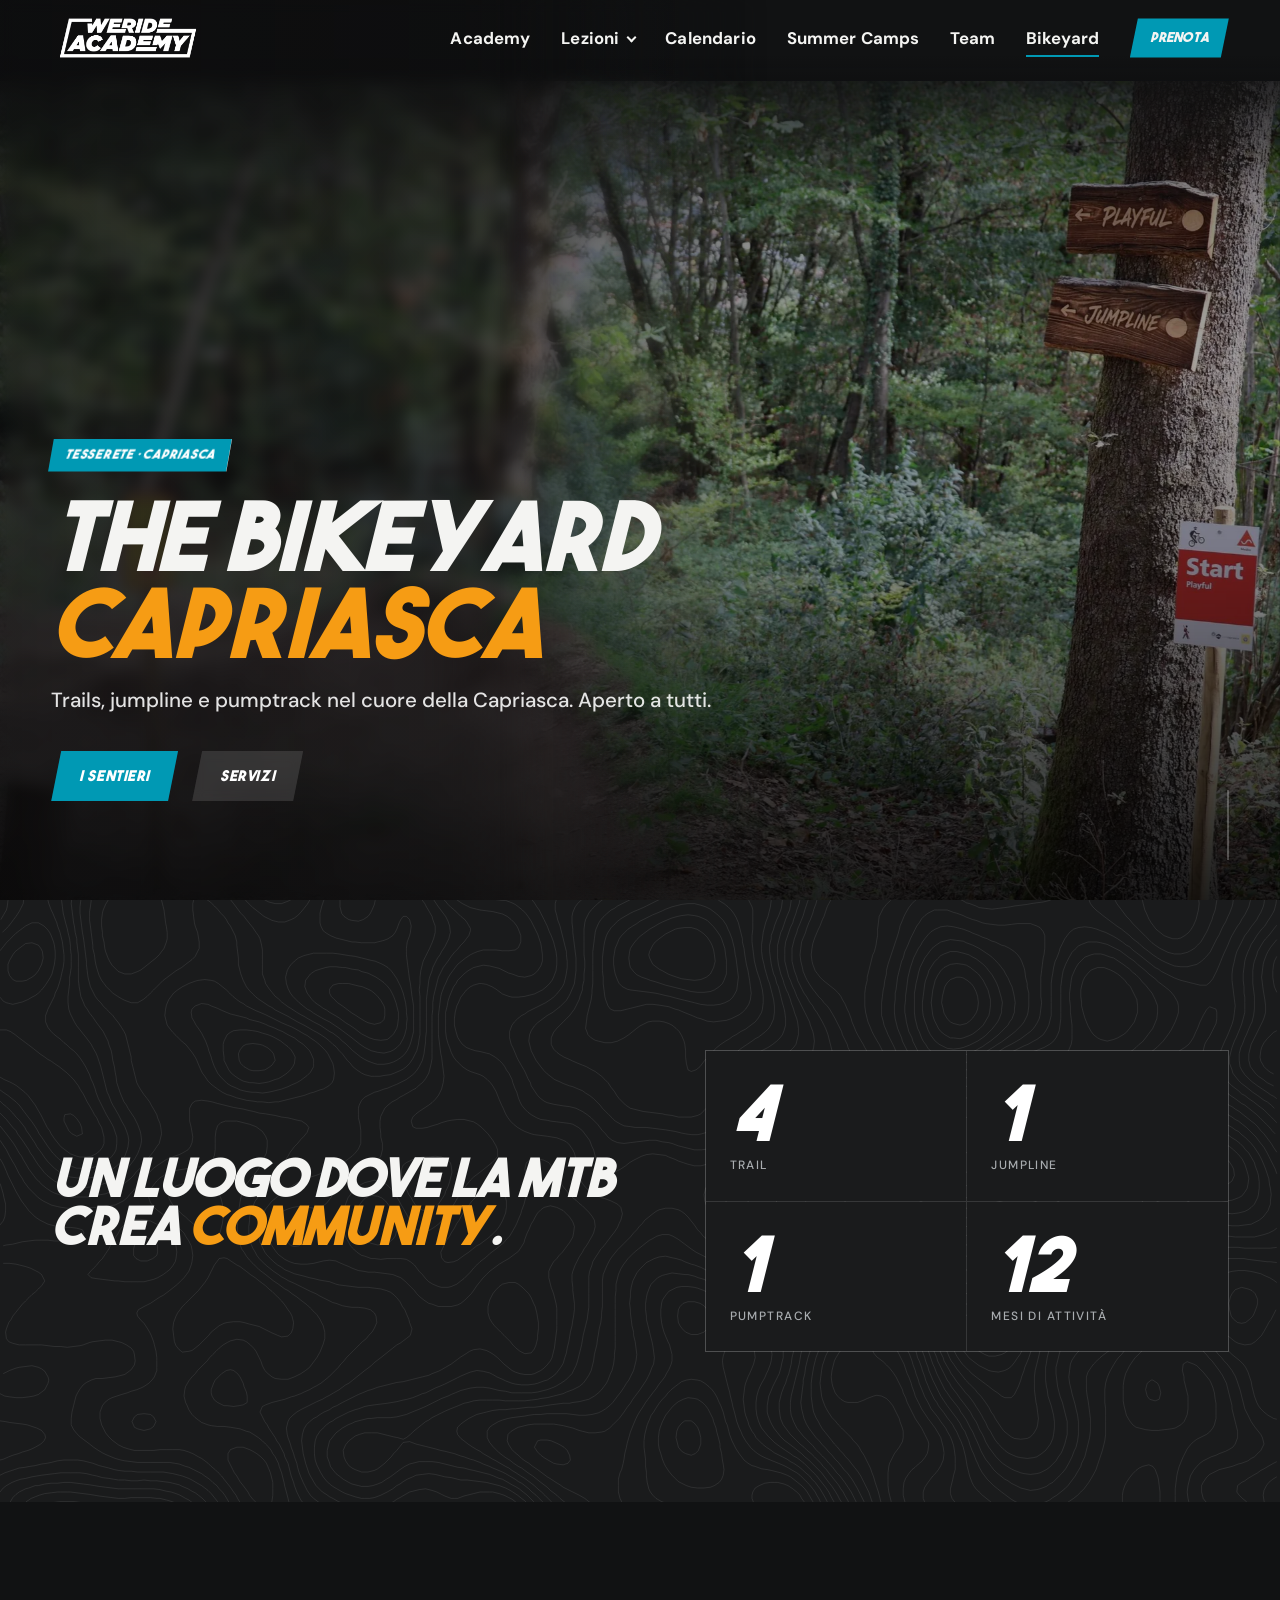
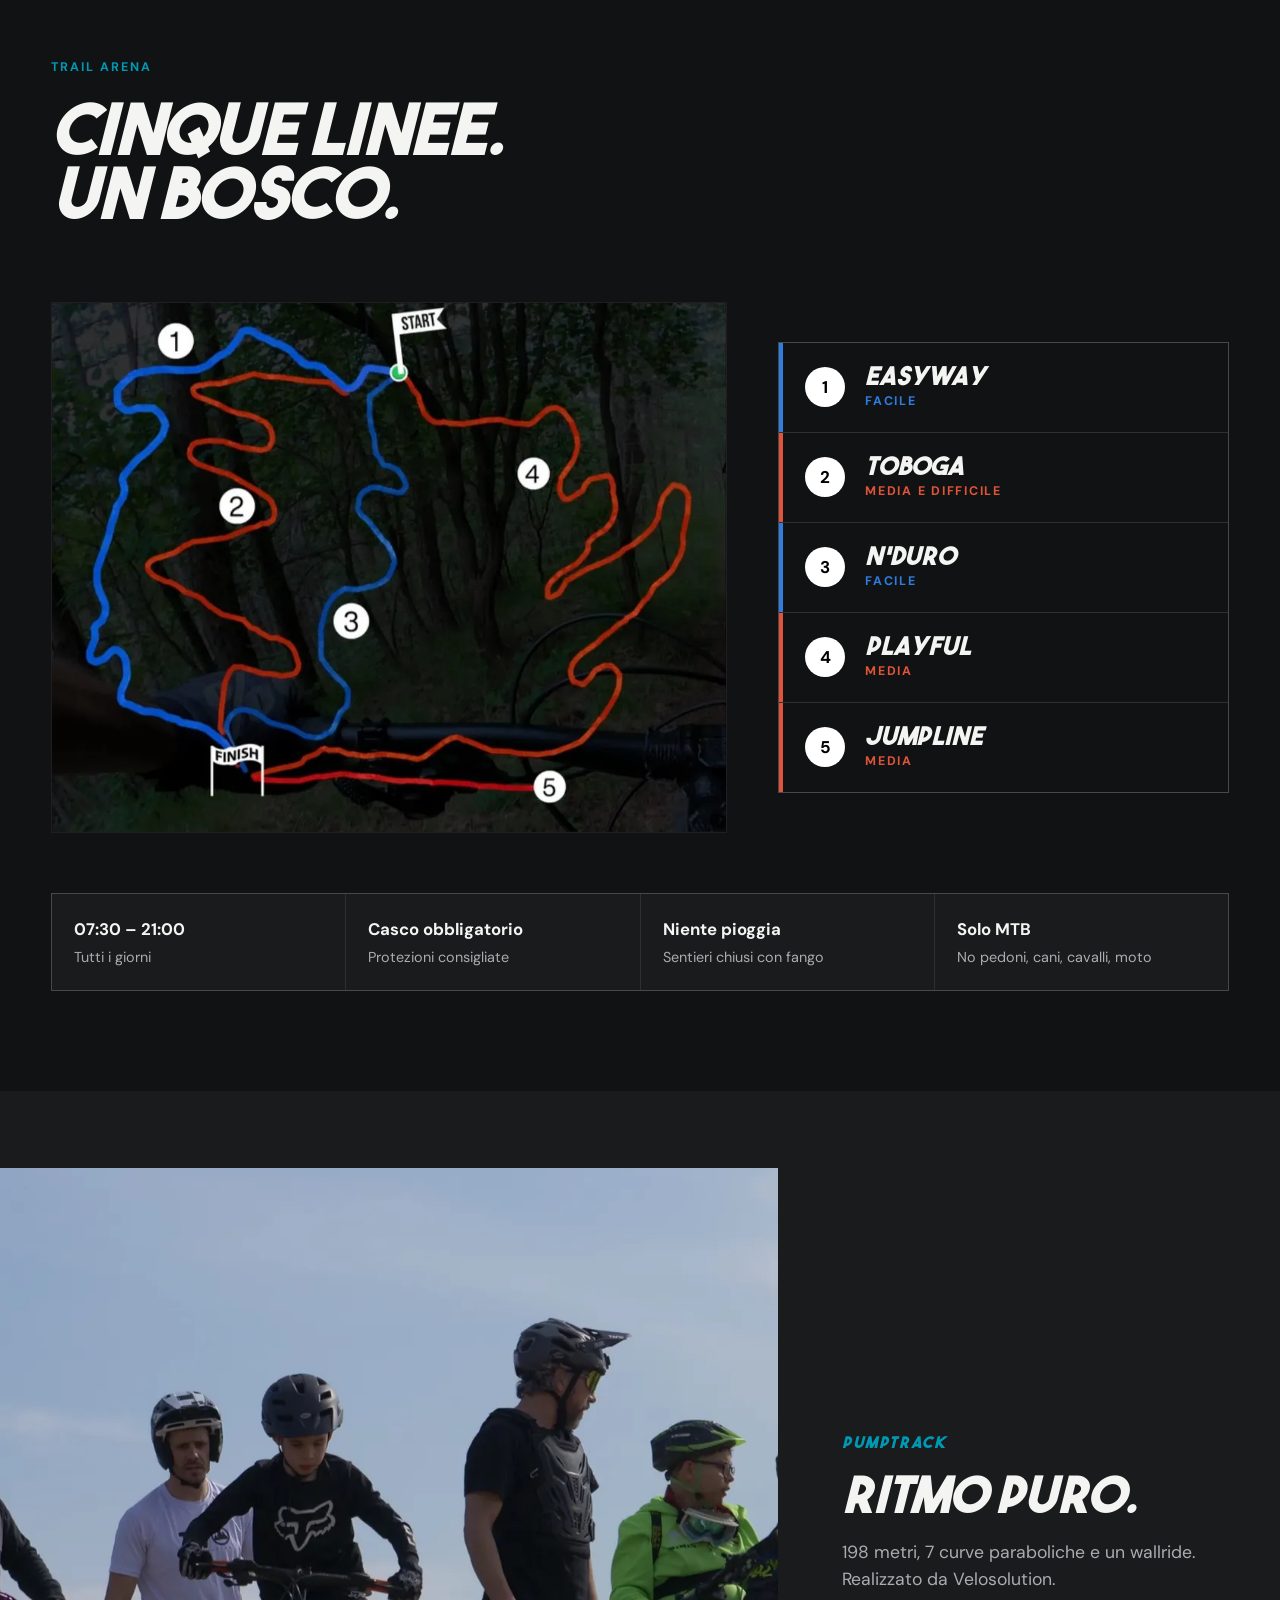
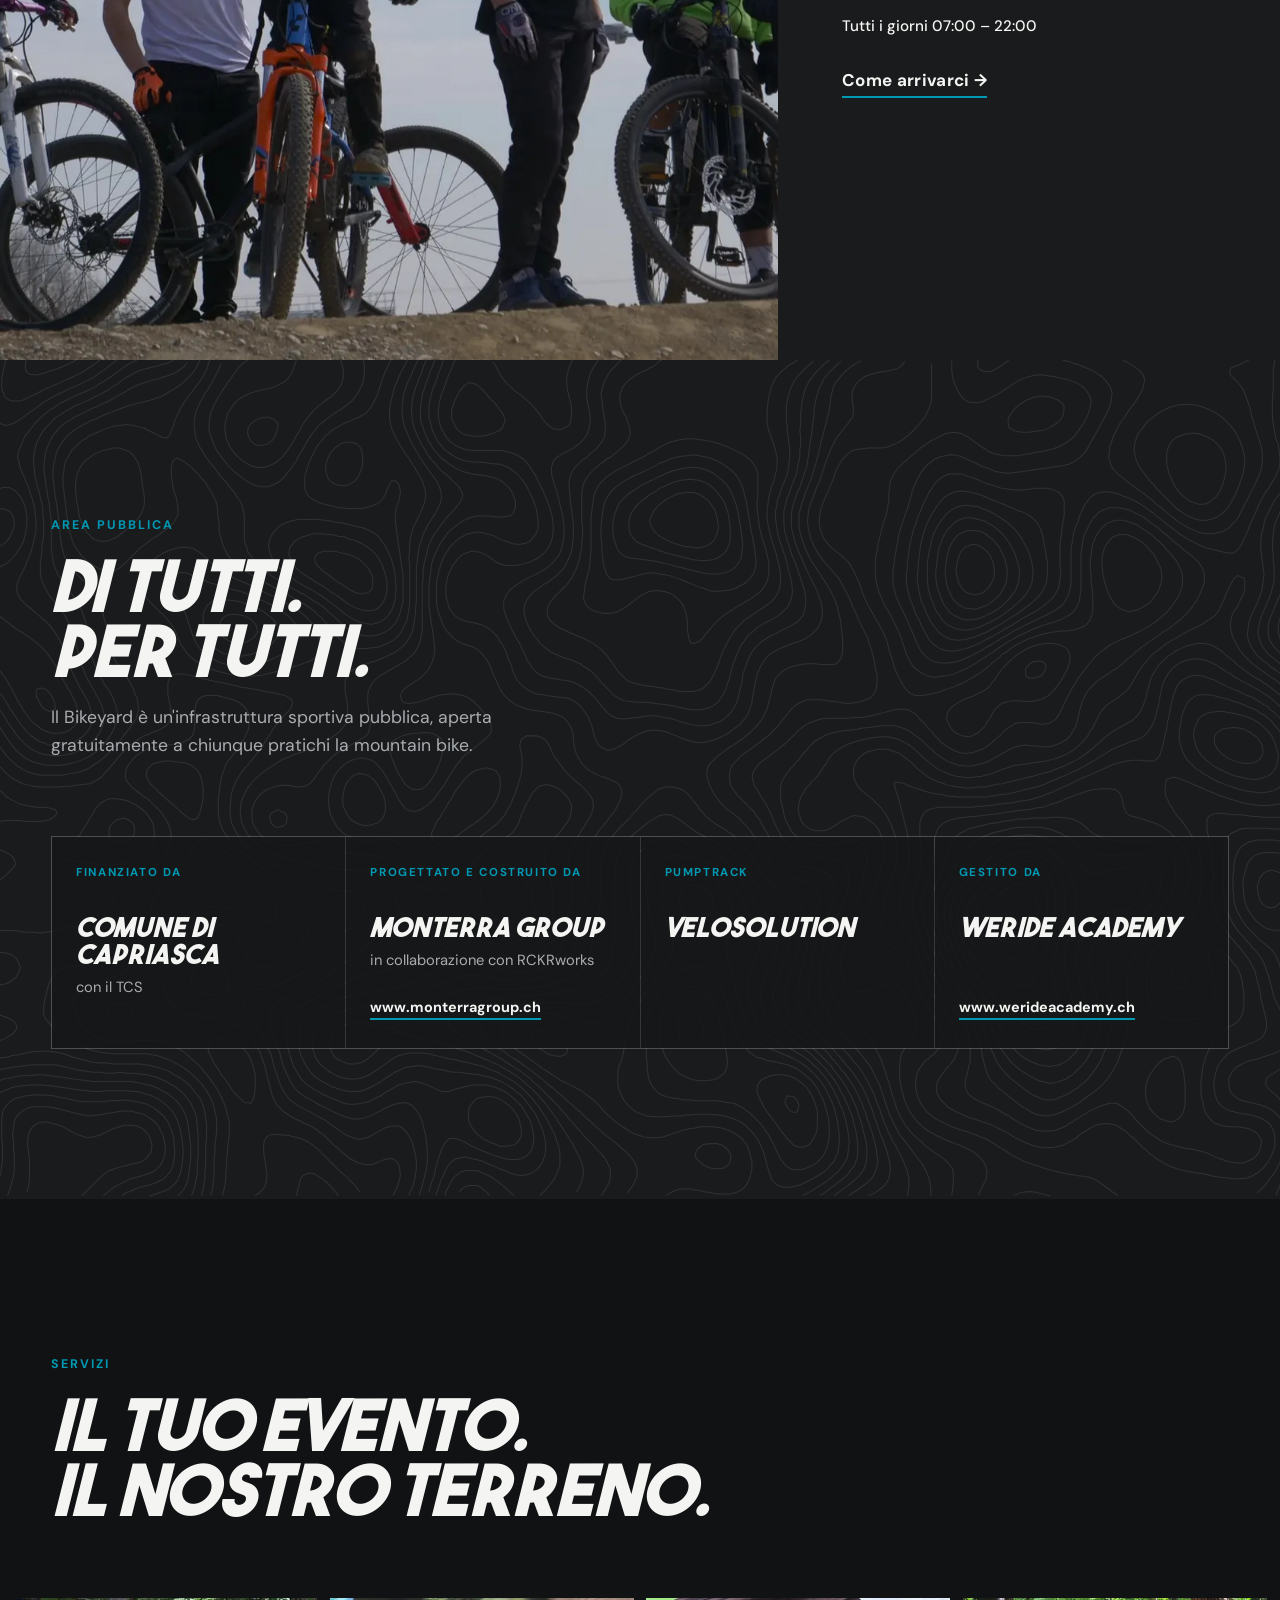
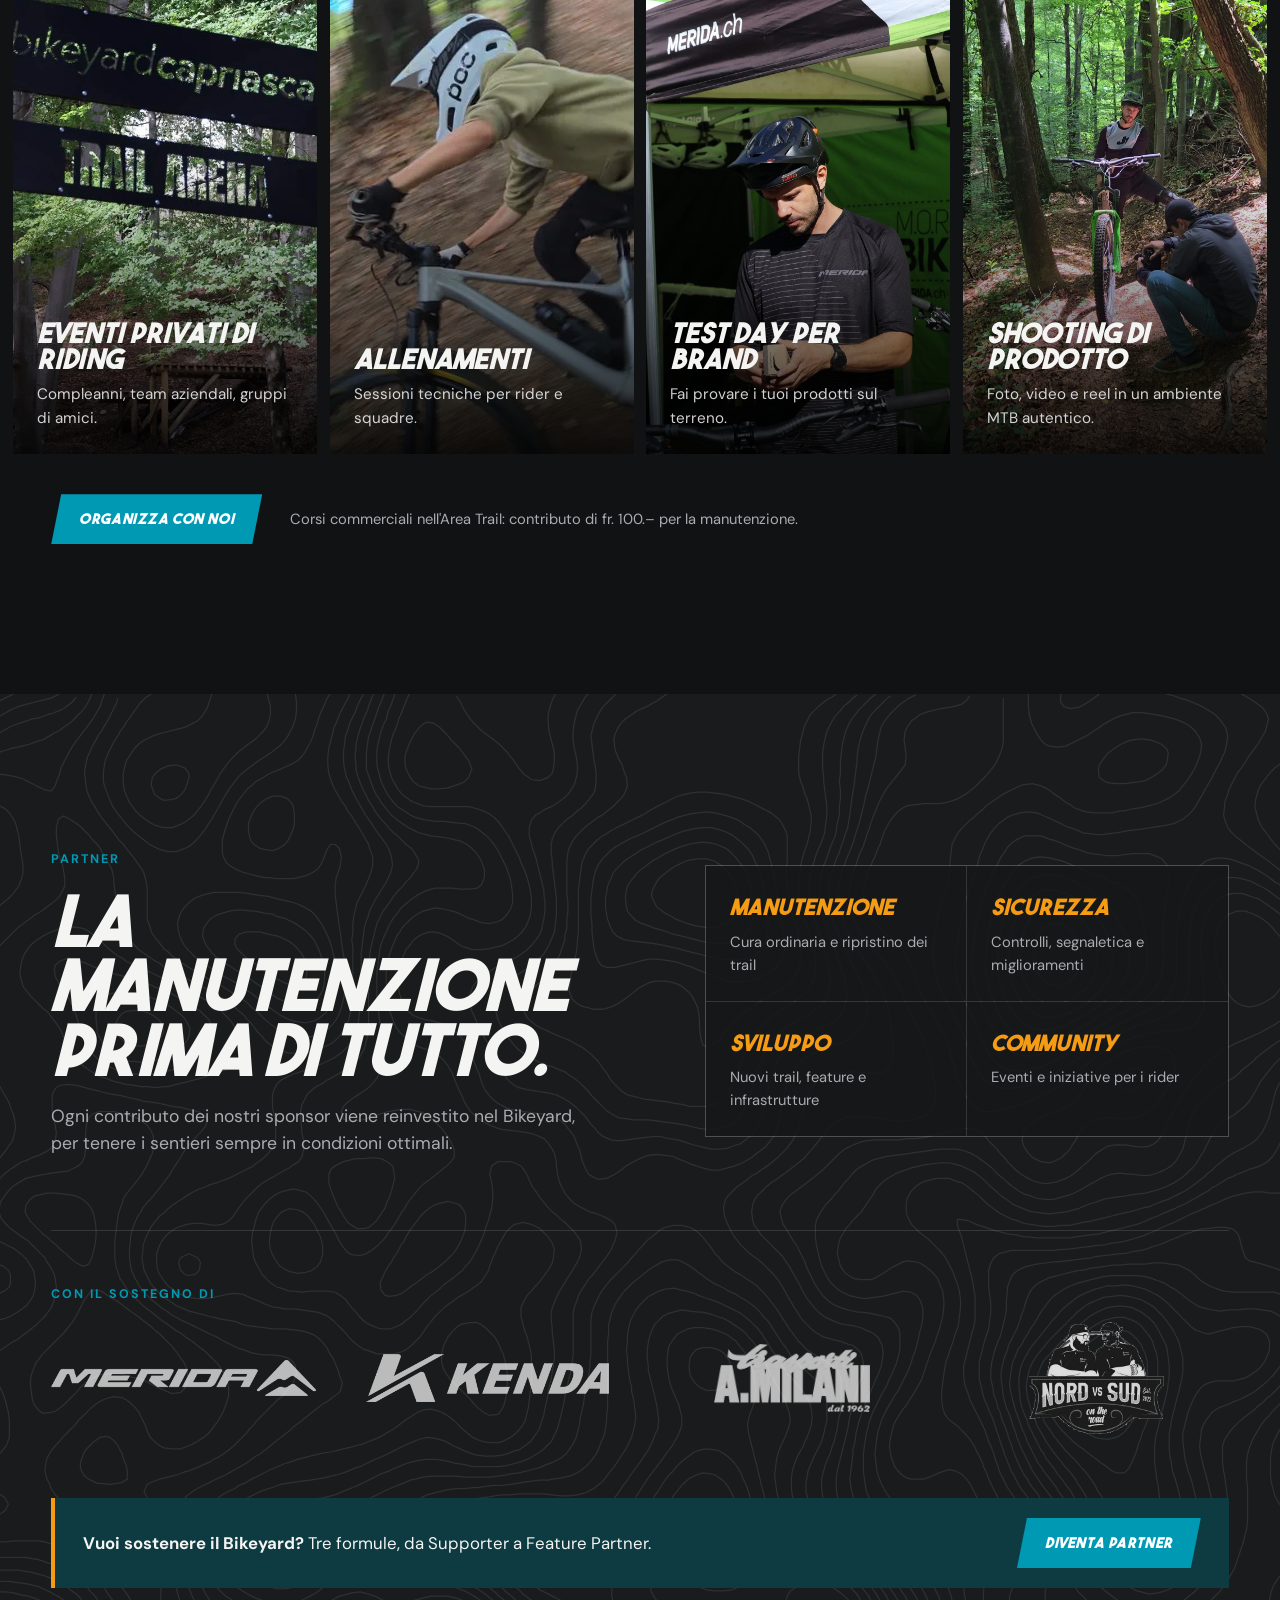
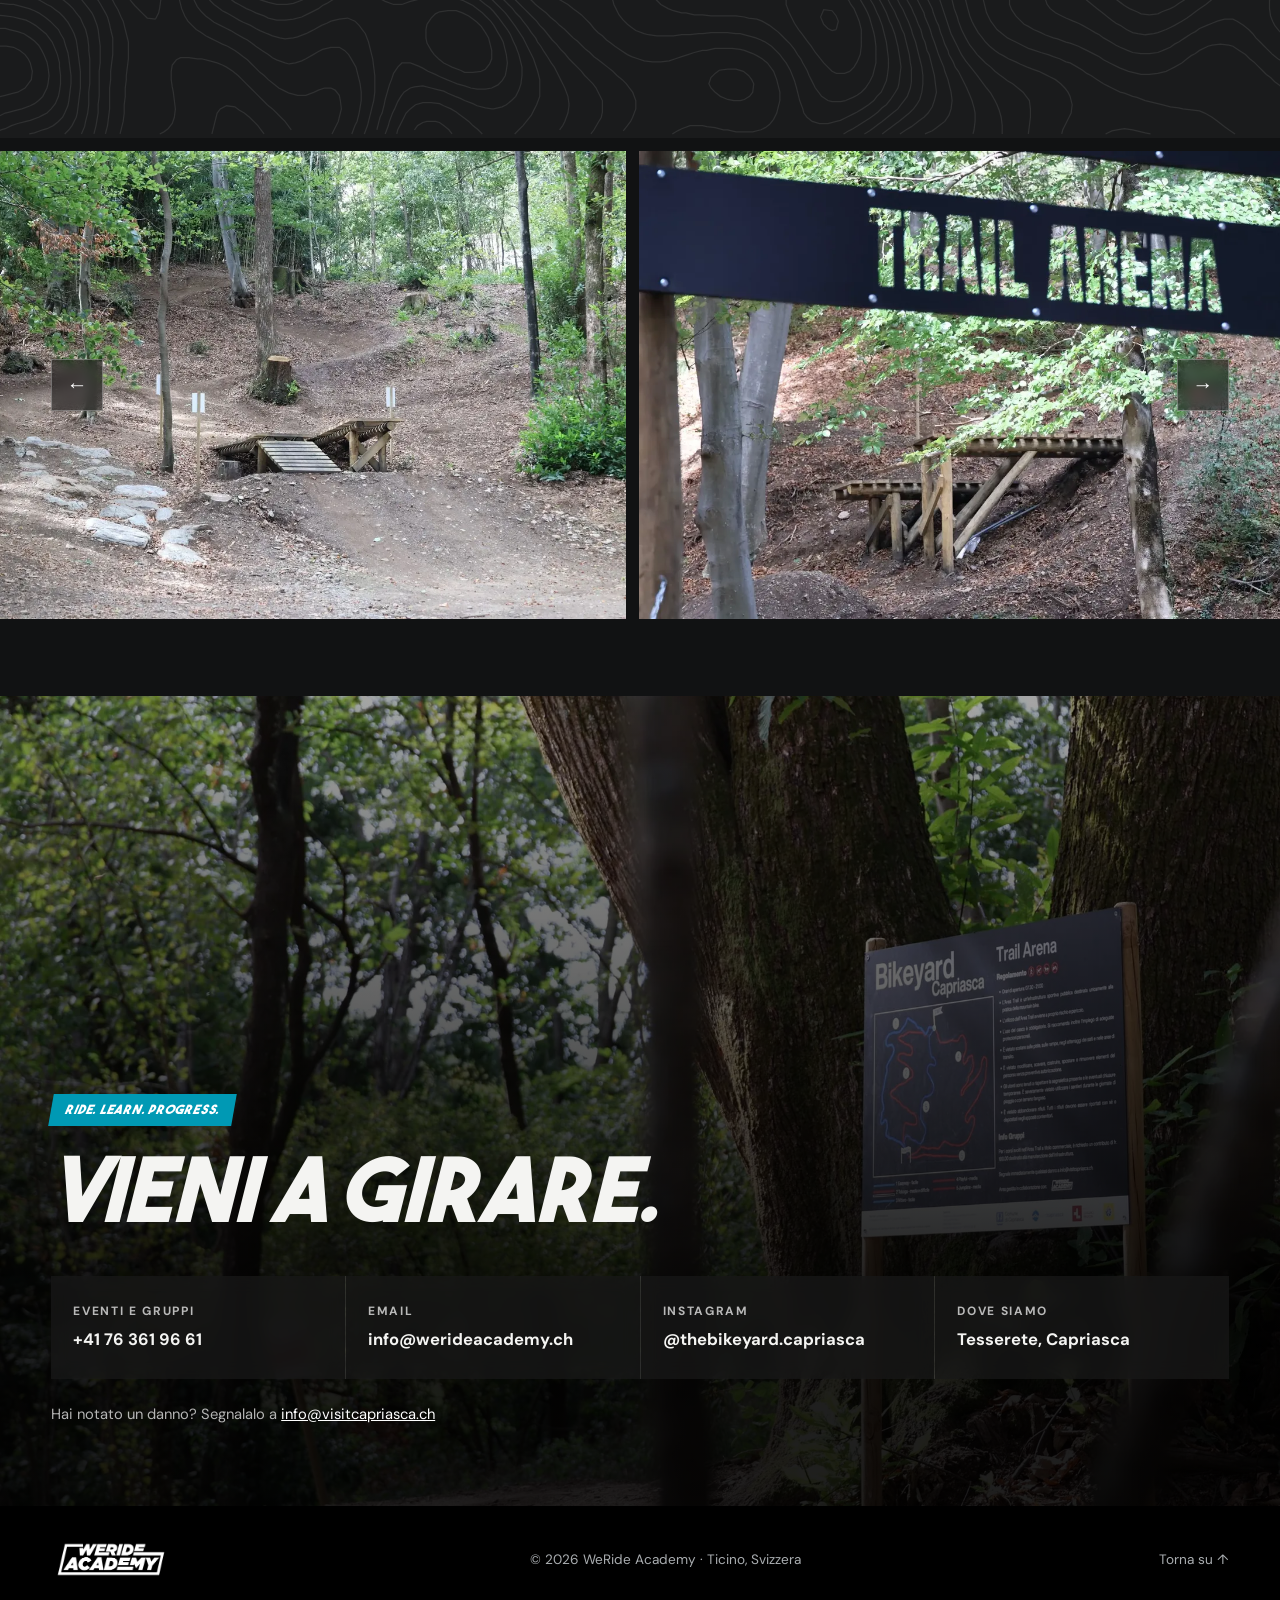
==== commit ec5ddbaf: "Ottimizzazione immagini per il web - JPG convertiti in WebP (max 1920px, team 1100px) - Miniature pe" ====
--- a/bikeyard.html
+++ b/bikeyard.html
@@ -44,7 +44,7 @@
 
   <!-- HERO -->
   <section class="hero hero-dark">
-    <img class="hero-img" src="assets/img/bikeyard_banner.jpg" alt="Le strutture in legno del Bikeyard nel bosco di Tesserete">
+    <img class="hero-img" src="assets/img/bikeyard_banner.webp" alt="Le strutture in legno del Bikeyard nel bosco di Tesserete">
     <div class="hero-shade"></div>
     <div class="hero-blur" aria-hidden="true"></div>
     <div class="hero-content wrap">
@@ -82,7 +82,7 @@
 
       <div class="trails-grid">
         <figure class="trail-map reveal">
-          <img src="assets/img/bikeyard_map.jpg" alt="Mappa della Trail Arena con i 5 sentieri, partenza e arrivo" loading="lazy">
+          <img src="assets/img/bikeyard_map.webp" alt="Mappa della Trail Arena con i 5 sentieri, partenza e arrivo" loading="lazy">
         </figure>
 
         <ol class="trail-list">
@@ -106,7 +106,7 @@
   <!-- PUMPTRACK -->
   <section class="programs by-programs">
     <article class="program" id="pumptrack">
-      <figure class="program-img"><img src="assets/img/wix_pex58536.jpg" alt="Rider al pumptrack di Tesserete" loading="lazy"></figure>
+      <figure class="program-img"><img src="assets/img/wix_pex58536.webp" alt="Rider al pumptrack di Tesserete" loading="lazy"></figure>
       <div class="program-text">
         <span class="num">Pumptrack</span>
         <h3 class="title-sm">Ritmo puro.</h3>
@@ -144,19 +144,19 @@
     </div>
     <ul class="service-grid">
       <li class="service reveal">
-        <img src="assets/img/bikeyard_arena.jpg" alt="" loading="lazy">
+        <img src="assets/img/bikeyard_arena.webp" alt="" loading="lazy">
         <div><h3>Eventi privati di riding</h3><p>Compleanni, team aziendali, gruppi di amici.</p></div>
       </li>
       <li class="service reveal">
-        <img src="assets/img/rider2.jpg" alt="" loading="lazy">
+        <img src="assets/img/rider2.webp" alt="" loading="lazy">
         <div><h3>Allenamenti</h3><p>Sessioni tecniche per rider e squadre.</p></div>
       </li>
       <li class="service reveal">
-        <img src="assets/img/service_testday.jpg" alt="" loading="lazy">
+        <img src="assets/img/service_testday.webp" alt="" loading="lazy">
         <div><h3>Test day per brand</h3><p>Fai provare i tuoi prodotti sul terreno.</p></div>
       </li>
       <li class="service reveal">
-        <img src="assets/img/service_shooting.jpg" alt="" loading="lazy">
+        <img src="assets/img/service_shooting.webp" alt="" loading="lazy">
         <div><h3>Shooting di prodotto</h3><p>Foto, video e reel in un ambiente MTB autentico.</p></div>
       </li>
     </ul>
@@ -204,19 +204,19 @@
   <section class="gallery" id="galleria" aria-label="Galleria fotografica">
     <div class="gallery-strip" id="galStrip">
       <ul class="gallery-track">
-        <li><button type="button" class="gal-item" data-i="0"><img src="assets/img/galleria/bikeyard_01.jpg" alt="The Bikeyard Capriasca, foto 1" loading="lazy"></button></li>
-        <li><button type="button" class="gal-item" data-i="1"><img src="assets/img/galleria/bikeyard_02.jpg" alt="The Bikeyard Capriasca, foto 2" loading="lazy"></button></li>
-        <li><button type="button" class="gal-item" data-i="2"><img src="assets/img/galleria/bikeyard_03.jpg" alt="The Bikeyard Capriasca, foto 3" loading="lazy"></button></li>
-        <li><button type="button" class="gal-item" data-i="3"><img src="assets/img/galleria/bikeyard_04.jpg" alt="The Bikeyard Capriasca, foto 4" loading="lazy"></button></li>
-        <li><button type="button" class="gal-item" data-i="4"><img src="assets/img/galleria/bikeyard_05.jpg" alt="The Bikeyard Capriasca, foto 5" loading="lazy"></button></li>
-        <li><button type="button" class="gal-item" data-i="5"><img src="assets/img/galleria/bikeyard_06.jpg" alt="The Bikeyard Capriasca, foto 6" loading="lazy"></button></li>
-        <li><button type="button" class="gal-item" data-i="6"><img src="assets/img/galleria/bikeyard_07.jpg" alt="The Bikeyard Capriasca, foto 7" loading="lazy"></button></li>
-        <li><button type="button" class="gal-item" data-i="7"><img src="assets/img/galleria/bikeyard_08.jpg" alt="The Bikeyard Capriasca, foto 8" loading="lazy"></button></li>
-        <li><button type="button" class="gal-item" data-i="8"><img src="assets/img/galleria/bikeyard_09.jpg" alt="The Bikeyard Capriasca, foto 9" loading="lazy"></button></li>
-        <li><button type="button" class="gal-item" data-i="9"><img src="assets/img/galleria/bikeyard_10.jpg" alt="The Bikeyard Capriasca, foto 10" loading="lazy"></button></li>
-        <li><button type="button" class="gal-item" data-i="10"><img src="assets/img/galleria/bikeyard_11.jpg" alt="The Bikeyard Capriasca, foto 11" loading="lazy"></button></li>
-        <li><button type="button" class="gal-item" data-i="11"><img src="assets/img/galleria/bikeyard_12.jpg" alt="The Bikeyard Capriasca, foto 12" loading="lazy"></button></li>
-        <li><button type="button" class="gal-item" data-i="12"><img src="assets/img/galleria/bikeyard_13.jpg" alt="The Bikeyard Capriasca, foto 13" loading="lazy"></button></li>
+        <li><button type="button" class="gal-item" data-i="0"><img src="assets/img/galleria/thumb/bikeyard_01.webp" data-full="assets/img/galleria/bikeyard_01.webp" alt="The Bikeyard Capriasca, foto 1" loading="lazy"></button></li>
+        <li><button type="button" class="gal-item" data-i="1"><img src="assets/img/galleria/thumb/bikeyard_02.webp" data-full="assets/img/galleria/bikeyard_02.webp" alt="The Bikeyard Capriasca, foto 2" loading="lazy"></button></li>
+        <li><button type="button" class="gal-item" data-i="2"><img src="assets/img/galleria/thumb/bikeyard_03.webp" data-full="assets/img/galleria/bikeyard_03.webp" alt="The Bikeyard Capriasca, foto 3" loading="lazy"></button></li>
+        <li><button type="button" class="gal-item" data-i="3"><img src="assets/img/galleria/thumb/bikeyard_04.webp" data-full="assets/img/galleria/bikeyard_04.webp" alt="The Bikeyard Capriasca, foto 4" loading="lazy"></button></li>
+        <li><button type="button" class="gal-item" data-i="4"><img src="assets/img/galleria/thumb/bikeyard_05.webp" data-full="assets/img/galleria/bikeyard_05.webp" alt="The Bikeyard Capriasca, foto 5" loading="lazy"></button></li>
+        <li><button type="button" class="gal-item" data-i="5"><img src="assets/img/galleria/thumb/bikeyard_06.webp" data-full="assets/img/galleria/bikeyard_06.webp" alt="The Bikeyard Capriasca, foto 6" loading="lazy"></button></li>
+        <li><button type="button" class="gal-item" data-i="6"><img src="assets/img/galleria/thumb/bikeyard_07.webp" data-full="assets/img/galleria/bikeyard_07.webp" alt="The Bikeyard Capriasca, foto 7" loading="lazy"></button></li>
+        <li><button type="button" class="gal-item" data-i="7"><img src="assets/img/galleria/thumb/bikeyard_08.webp" data-full="assets/img/galleria/bikeyard_08.webp" alt="The Bikeyard Capriasca, foto 8" loading="lazy"></button></li>
+        <li><button type="button" class="gal-item" data-i="8"><img src="assets/img/galleria/thumb/bikeyard_09.webp" data-full="assets/img/galleria/bikeyard_09.webp" alt="The Bikeyard Capriasca, foto 9" loading="lazy"></button></li>
+        <li><button type="button" class="gal-item" data-i="9"><img src="assets/img/galleria/thumb/bikeyard_10.webp" data-full="assets/img/galleria/bikeyard_10.webp" alt="The Bikeyard Capriasca, foto 10" loading="lazy"></button></li>
+        <li><button type="button" class="gal-item" data-i="10"><img src="assets/img/galleria/thumb/bikeyard_11.webp" data-full="assets/img/galleria/bikeyard_11.webp" alt="The Bikeyard Capriasca, foto 11" loading="lazy"></button></li>
+        <li><button type="button" class="gal-item" data-i="11"><img src="assets/img/galleria/thumb/bikeyard_12.webp" data-full="assets/img/galleria/bikeyard_12.webp" alt="The Bikeyard Capriasca, foto 12" loading="lazy"></button></li>
+        <li><button type="button" class="gal-item" data-i="12"><img src="assets/img/galleria/thumb/bikeyard_13.webp" data-full="assets/img/galleria/bikeyard_13.webp" alt="The Bikeyard Capriasca, foto 13" loading="lazy"></button></li>
       </ul>
     </div>
     <button type="button" class="gal-nav gal-prev" aria-label="Foto precedenti">←</button>
@@ -233,7 +233,7 @@
 
   <!-- CONTATTO -->
   <section class="contact" id="contatto">
-    <img class="contact-bg" src="assets/img/bikeyard_contatto.jpg" alt="" loading="lazy">
+    <img class="contact-bg" src="assets/img/bikeyard_contatto.webp" alt="" loading="lazy">
     <div class="contact-shade"></div>
     <div class="wrap contact-inner">
       <span class="tag">Ride. Learn. Progress.</span>
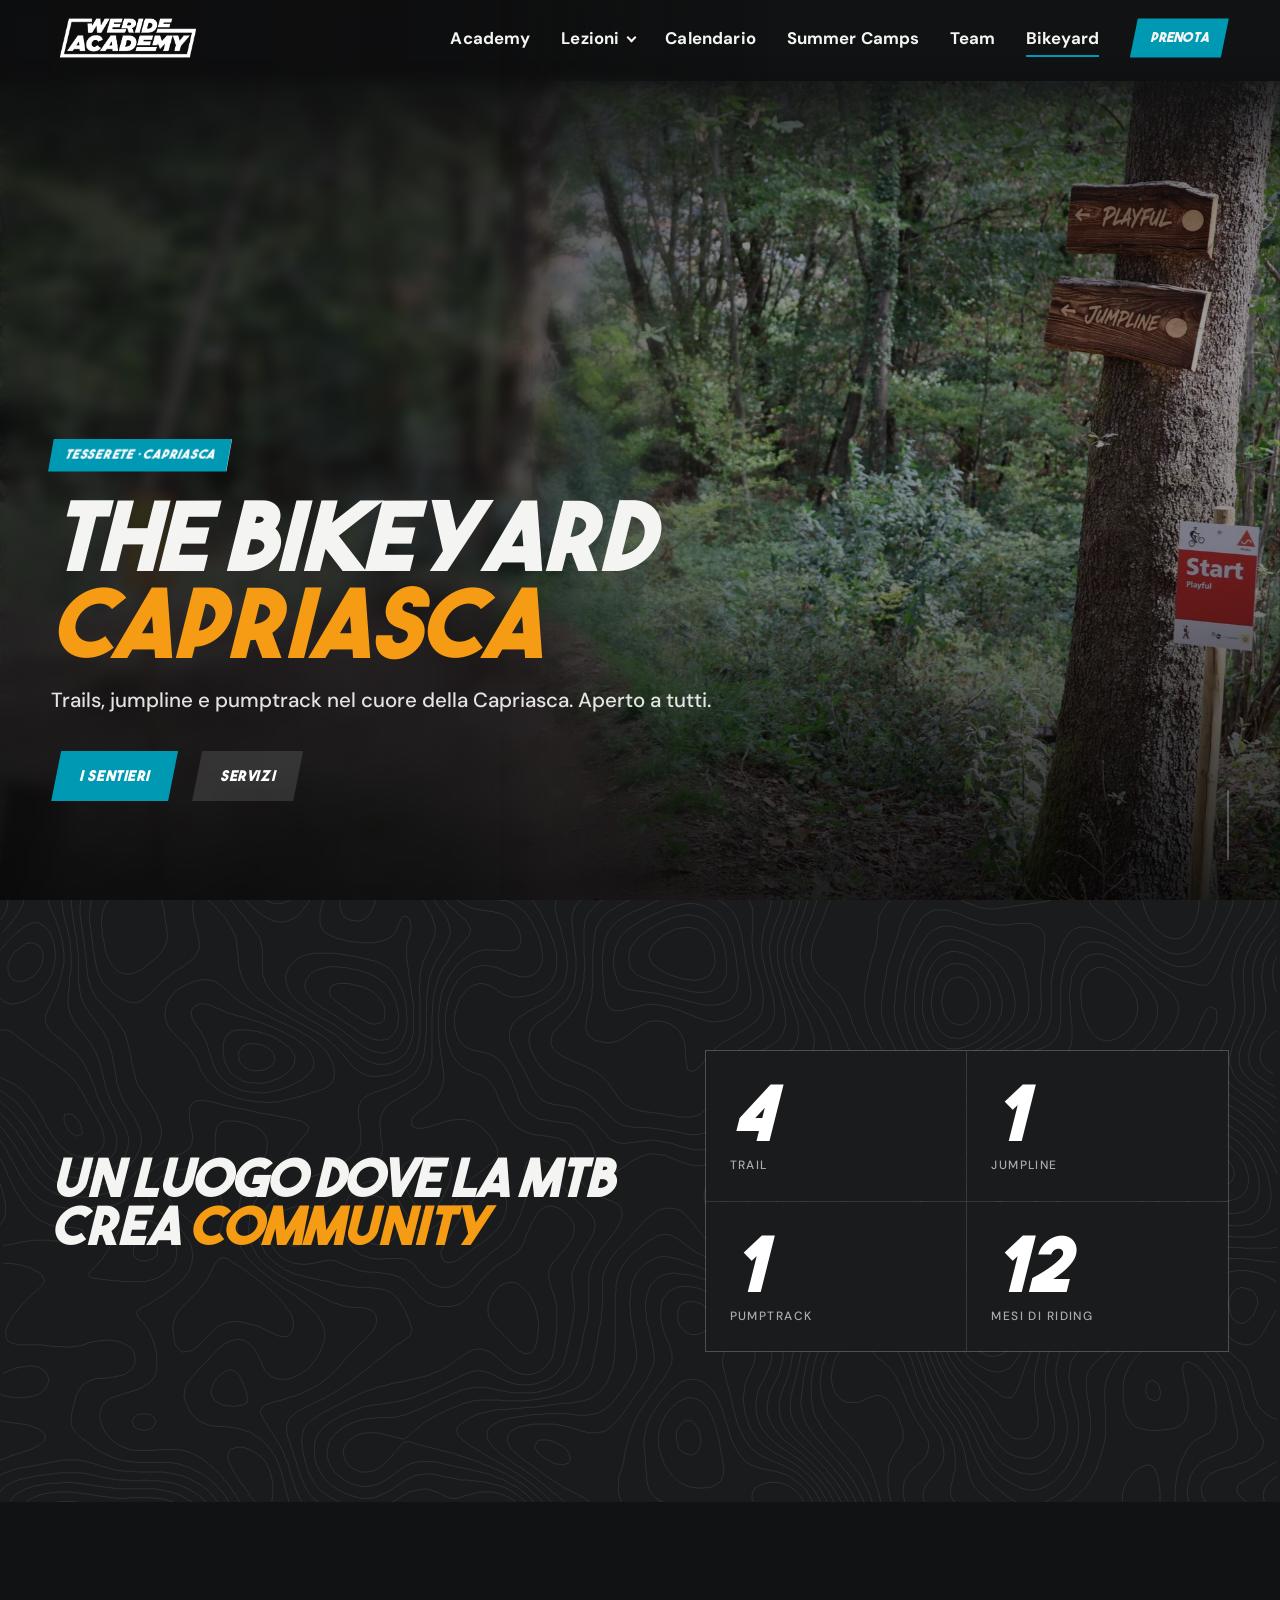
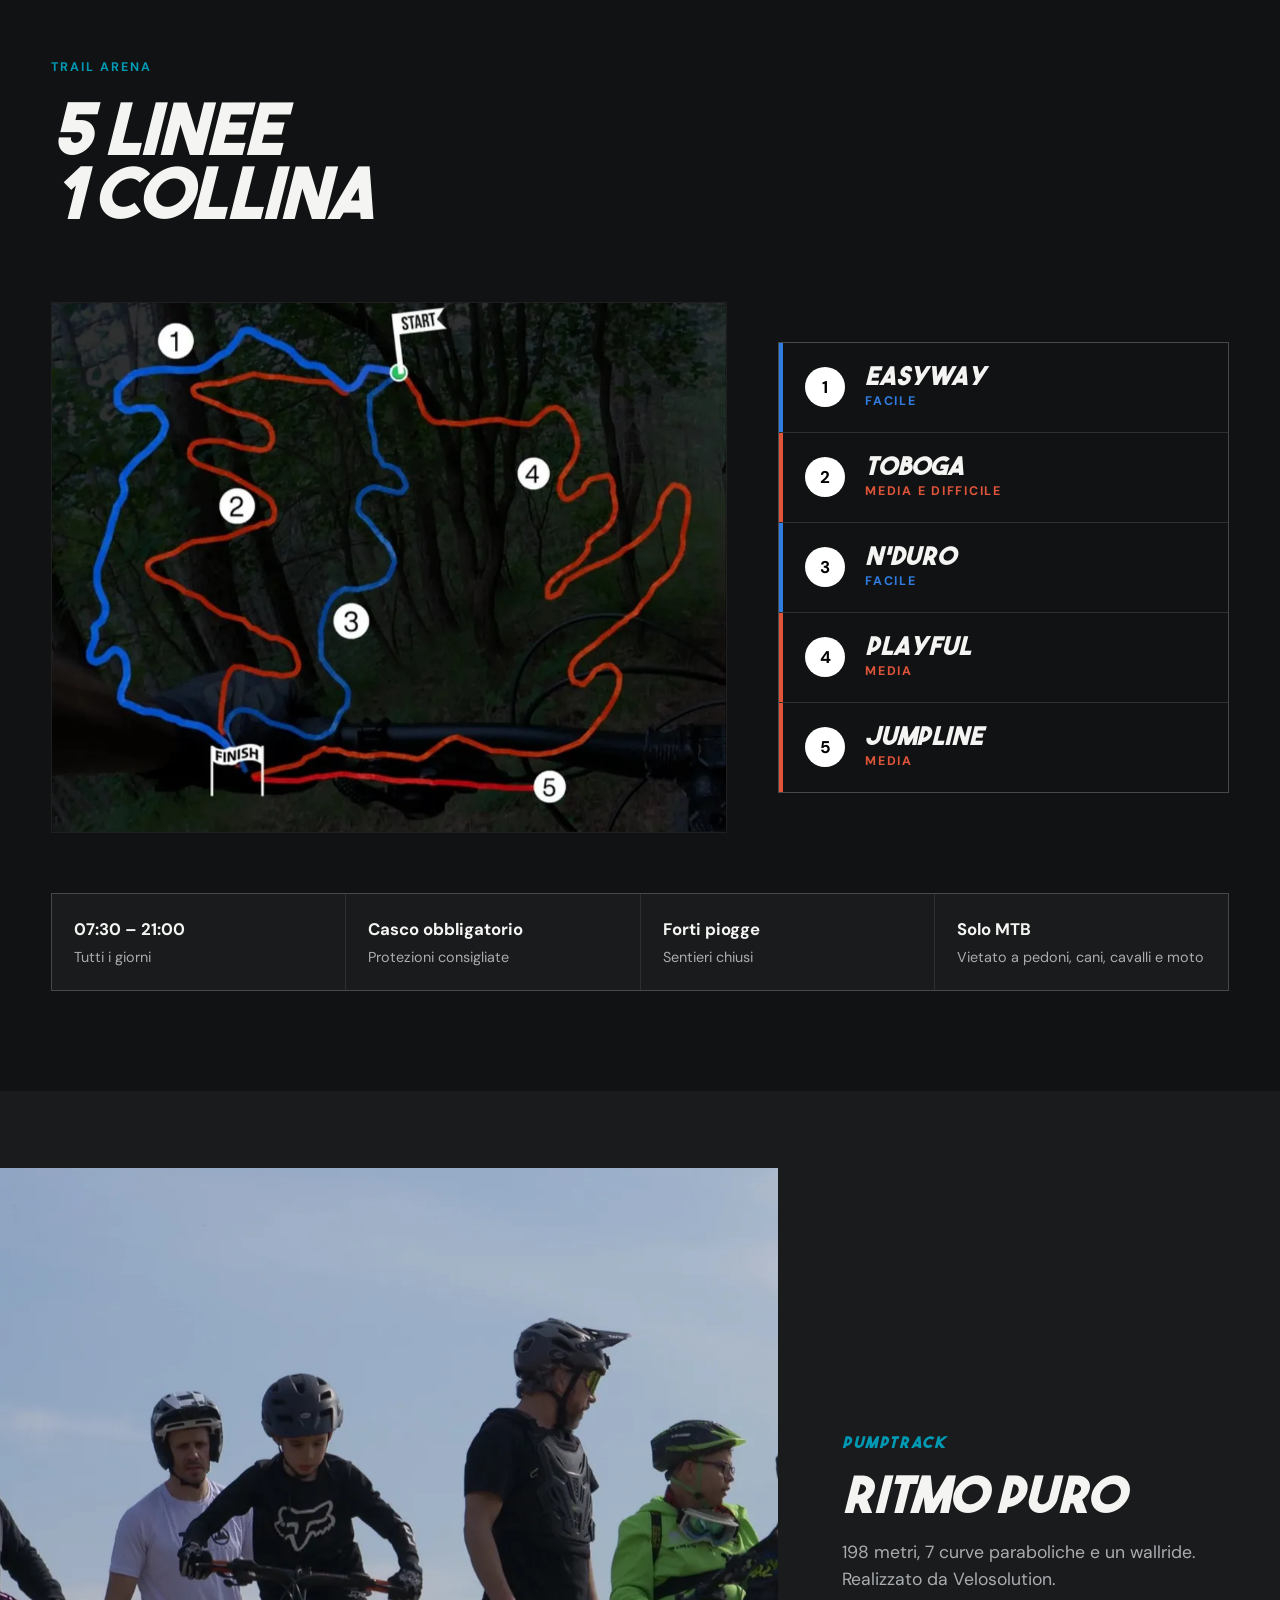
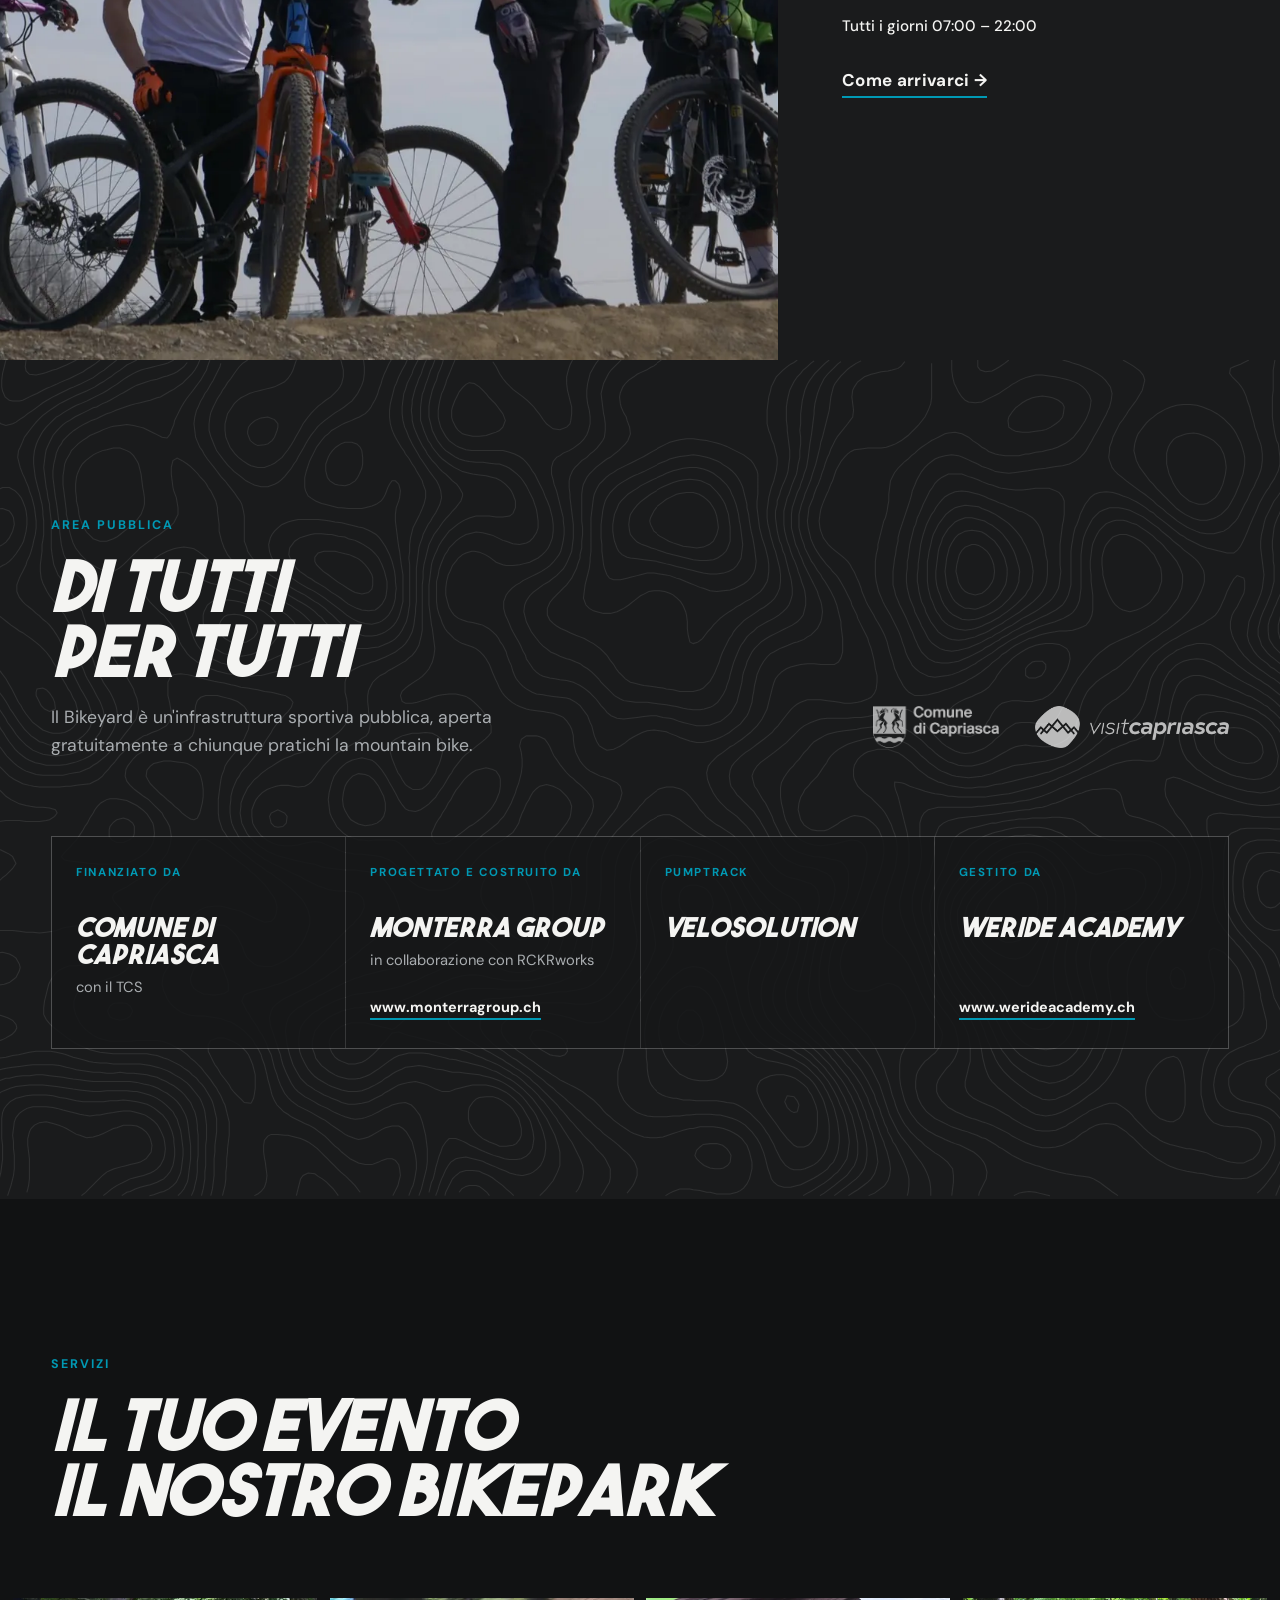
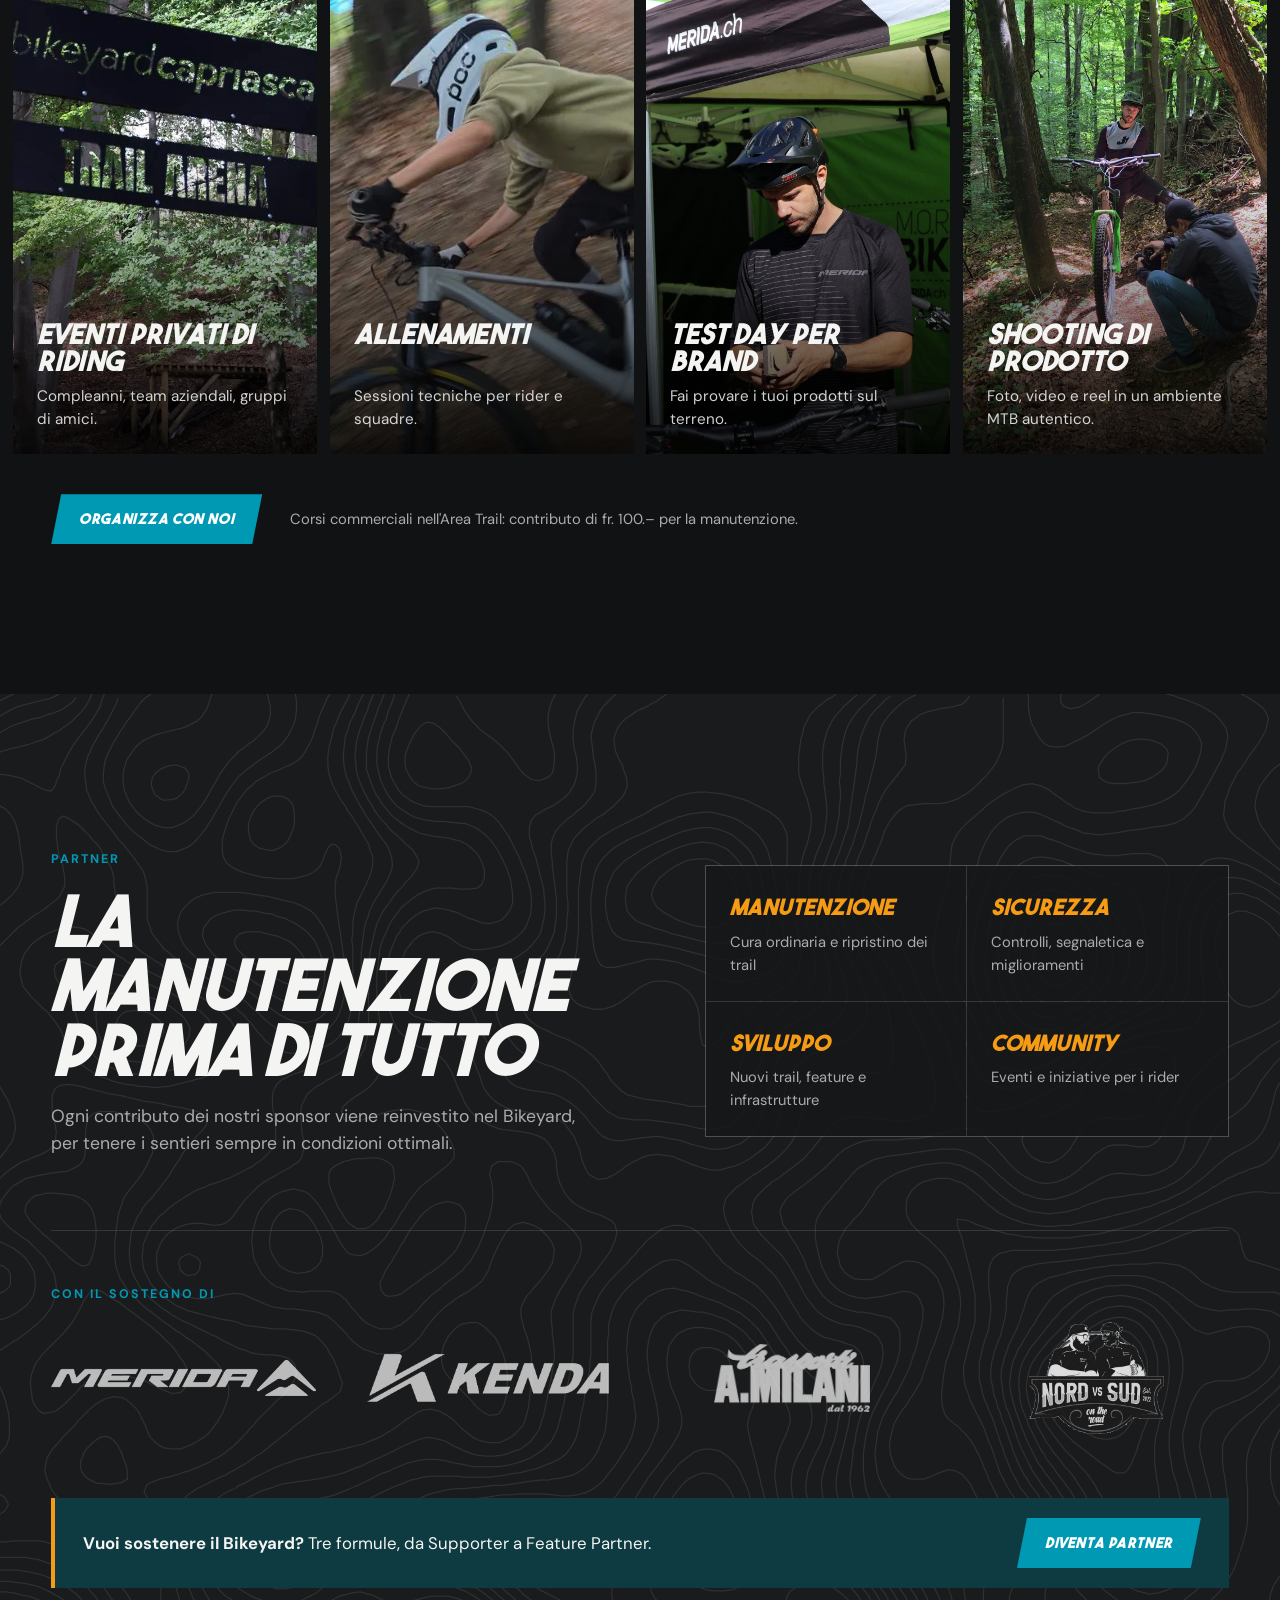
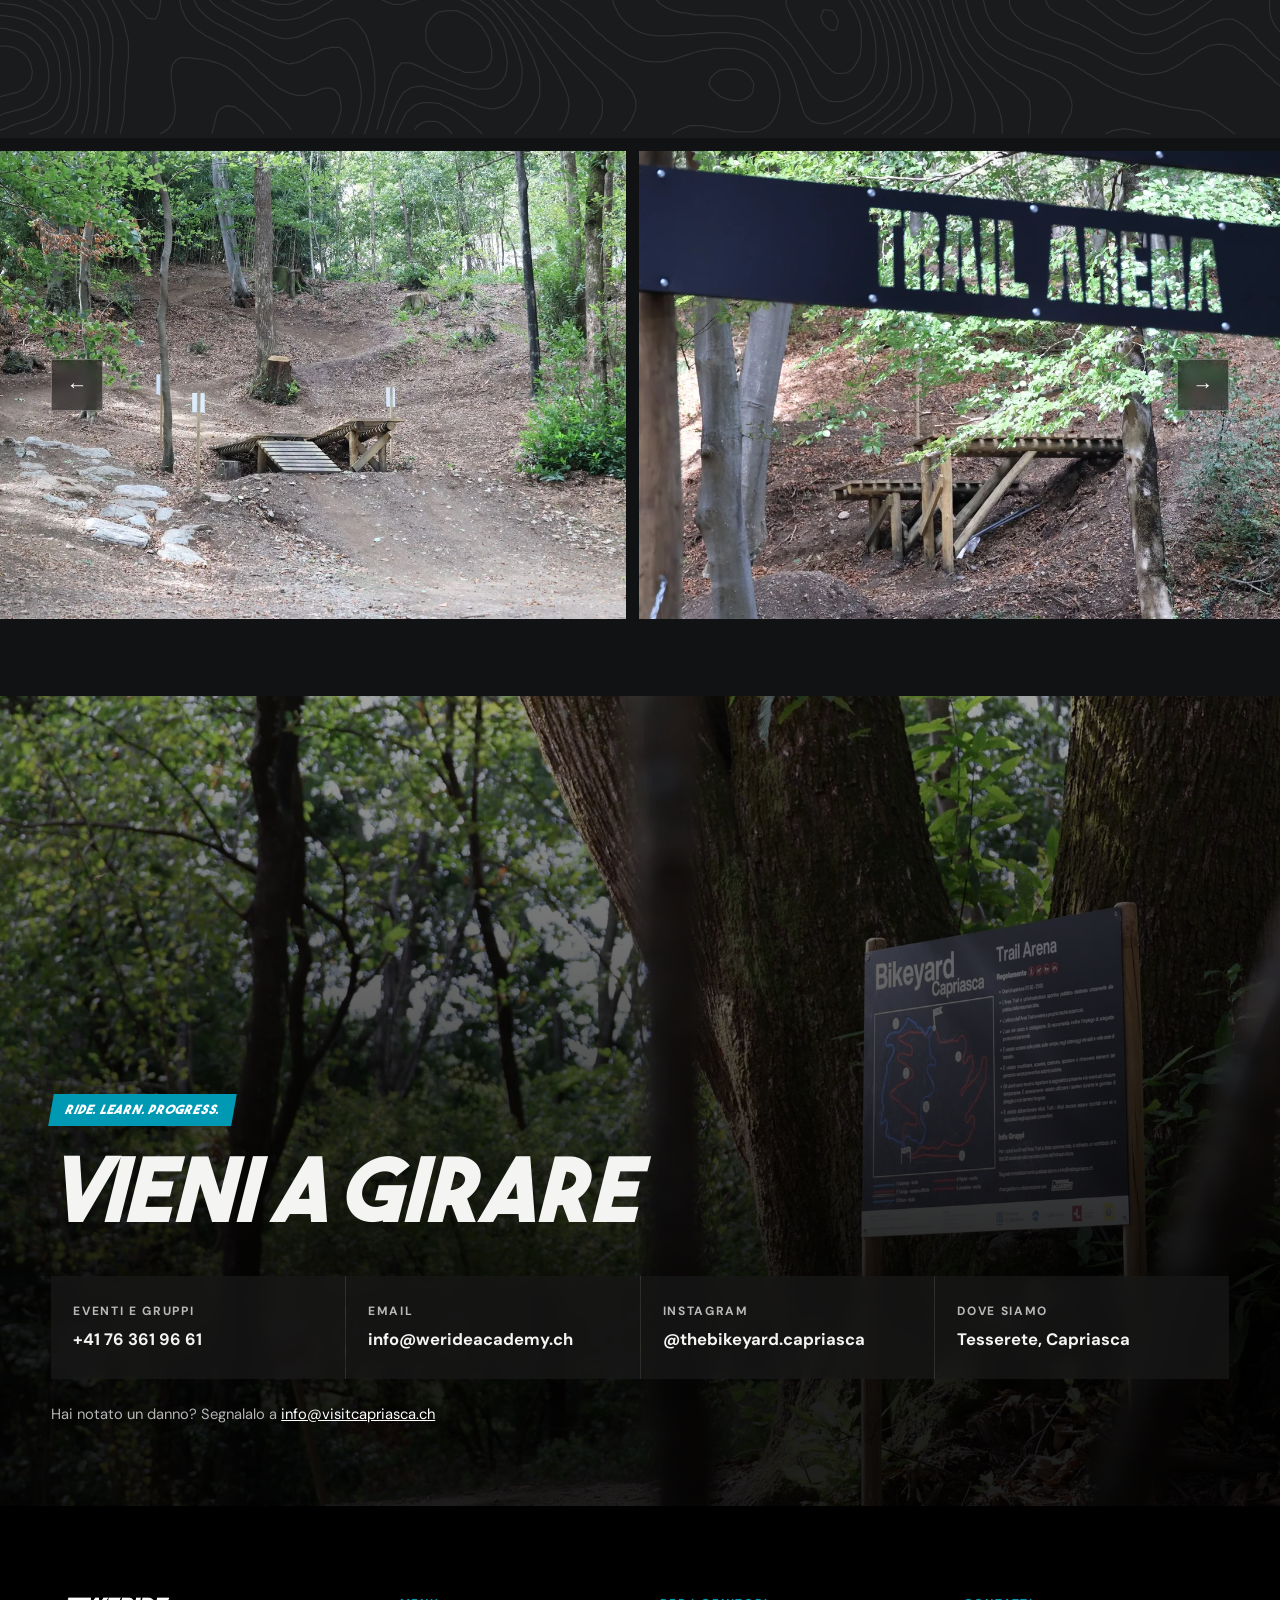
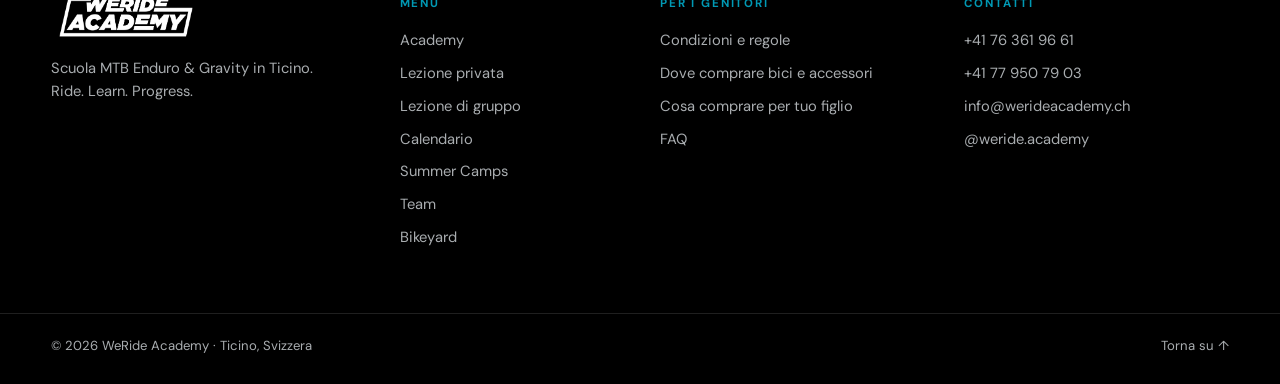
==== commit 4c428c48: "Nuova versione del sito: pagina Genitori, sponsor e contenuti aggiornati - Nuova pagina genitori.htm" ====
--- a/bikeyard.html
+++ b/bikeyard.html
@@ -62,12 +62,12 @@
   <!-- INTRO -->
   <section class="numbers topo" id="intro">
     <div class="wrap numbers-grid">
-      <p class="statement reveal">Un luogo dove la MTB crea <em class="em-amber">community</em>.</p>
+      <p class="statement reveal">Un luogo dove la MTB crea <em class="em-amber">community</em></p>
       <dl class="stats reveal">
         <div><dt>4</dt><dd>Trail</dd></div>
         <div><dt>1</dt><dd>Jumpline</dd></div>
         <div><dt>1</dt><dd>Pumptrack</dd></div>
-        <div><dt>12</dt><dd>Mesi di attività</dd></div>
+        <div><dt>12</dt><dd>Mesi di riding</dd></div>
       </dl>
     </div>
   </section>
@@ -77,7 +77,7 @@
     <div class="wrap">
       <header class="section-head">
         <span class="kicker">Trail Arena</span>
-        <h2 class="title reveal">Cinque linee.<br>Un bosco.</h2>
+        <h2 class="title reveal">5 linee<br>1 collina</h2>
       </header>
 
       <div class="trails-grid">
@@ -97,8 +97,8 @@
       <ul class="rules">
         <li><strong>07:30 – 21:00</strong><span>Tutti i giorni</span></li>
         <li><strong>Casco obbligatorio</strong><span>Protezioni consigliate</span></li>
-        <li><strong>Niente pioggia</strong><span>Sentieri chiusi con fango</span></li>
-        <li><strong>Solo MTB</strong><span>No pedoni, cani, cavalli, moto</span></li>
+        <li><strong>Forti piogge</strong><span>Sentieri chiusi</span></li>
+        <li><strong>Solo MTB</strong><span>Vietato a pedoni, cani, cavalli e moto</span></li>
       </ul>
     </div>
   </section>
@@ -109,7 +109,7 @@
       <figure class="program-img"><img src="assets/img/wix_pex58536.webp" alt="Rider al pumptrack di Tesserete" loading="lazy"></figure>
       <div class="program-text">
         <span class="num">Pumptrack</span>
-        <h3 class="title-sm">Ritmo puro.</h3>
+        <h3 class="title-sm">Ritmo puro</h3>
         <p>198 metri, 7 curve paraboliche e un wallride. Realizzato da Velosolution.</p>
         <p class="program-meta">Tutti i giorni 07:00 – 22:00</p>
         <a class="link" href="https://maps.app.goo.gl/LZdDVA4ZvcZuWbuM7" target="_blank" rel="noopener">Come arrivarci →</a>
@@ -120,11 +120,17 @@
   <!-- CHI L'HA RESO POSSIBILE -->
   <section class="credits topo">
     <div class="wrap">
-      <header class="section-head">
-        <span class="kicker">Area pubblica</span>
-        <h2 class="title reveal">Di tutti.<br>Per tutti.</h2>
-        <p class="section-lead reveal">Il Bikeyard è un'infrastruttura sportiva pubblica, aperta gratuitamente a chiunque pratichi la mountain bike.</p>
-      </header>
+      <div class="credits-head">
+        <header class="section-head">
+          <span class="kicker">Area pubblica</span>
+          <h2 class="title reveal">Di tutti<br>per tutti</h2>
+          <p class="section-lead reveal">Il Bikeyard è un'infrastruttura sportiva pubblica, aperta gratuitamente a chiunque pratichi la mountain bike.</p>
+        </header>
+        <ul class="sponsor-row credits-logos reveal">
+          <li><img src="assets/sponsors/comune-capriasca.png" alt="Comune di Capriasca" loading="lazy"></li>
+          <li><img src="assets/sponsors/visit-capriasca.png" alt="Visit Capriasca" loading="lazy"></li>
+        </ul>
+      </div>
       <ul class="credit-grid">
         <li class="reveal"><span>Finanziato da</span><strong>Comune di Capriasca</strong><em>con il TCS</em></li>
         <li class="reveal"><span>Progettato e costruito da</span><strong>Monterra Group</strong><em>in collaborazione con RCKRworks</em><a class="credit-link" href="https://www.monterragroup.ch" target="_blank" rel="noopener">www.monterragroup.ch</a></li>
@@ -139,7 +145,7 @@
     <div class="wrap">
       <header class="section-head">
         <span class="kicker">Servizi</span>
-        <h2 class="title reveal">Il tuo evento.<br>Il nostro terreno.</h2>
+        <h2 class="title reveal">Il tuo evento<br>il nostro bikepark</h2>
       </header>
     </div>
     <ul class="service-grid">
@@ -172,7 +178,7 @@
       <div class="maint-grid">
         <div>
           <span class="kicker">Partner</span>
-          <h2 class="title reveal">La manutenzione<br>prima di tutto.</h2>
+          <h2 class="title reveal">La manutenzione<br>prima di tutto</h2>
           <p class="section-lead reveal">Ogni contributo dei nostri sponsor viene reinvestito nel Bikeyard, per tenere i sentieri sempre in condizioni ottimali.</p>
         </div>
         <ul class="maint-list">
@@ -187,7 +193,7 @@
         <span class="kicker">Con il sostegno di</span>
         <ul class="sponsor-row">
           <li><img src="assets/sponsors/merida.png" alt="Merida" loading="lazy"></li>
-          <li><img src="assets/sponsors/kenda_white.png" alt="Kenda" loading="lazy"></li>
+          <li><img src="assets/sponsors/kenda.png" alt="Kenda" loading="lazy"></li>
           <li class="logo-lg"><img src="assets/sponsors/milani.png" alt="Trasporti A. Milani" loading="lazy"></li>
           <li class="logo-color"><img src="assets/sponsors/nordvssud.png" alt="Nord vs Sud on the road" loading="lazy"></li>
         </ul>
@@ -237,7 +243,7 @@
     <div class="contact-shade"></div>
     <div class="wrap contact-inner">
       <span class="tag">Ride. Learn. Progress.</span>
-      <h2 class="display-md">Vieni a girare.</h2>
+      <h2 class="display-md">Vieni a girare</h2>
       <div class="contact-cards">
         <a class="contact-card" href="https://wa.me/41763619661" target="_blank" rel="noopener">
           <span>Eventi e gruppi</span><strong>+41 76 361 96 61</strong>
@@ -259,8 +265,37 @@
 </main>
 
 <footer class="site-footer">
-  <div class="wrap footer-inner">
-    <img src="assets/img/logo_white.png" alt="WeRide Academy" width="120" height="35">
+  <div class="wrap footer-grid">
+    <div class="footer-brand">
+      <img src="assets/img/logo_white.png" alt="WeRide Academy" width="150" height="43">
+      <p>Scuola MTB Enduro &amp; Gravity in Ticino.<br>Ride. Learn. Progress.</p>
+    </div>
+    <nav class="footer-col" aria-label="Menu">
+      <h4>Menu</h4>
+      <a href="index.html#academy">Academy</a>
+      <a href="index.html#private">Lezione privata</a>
+      <a href="index.html#gruppo">Lezione di gruppo</a>
+      <a href="index.html#calendario">Calendario</a>
+      <a href="index.html#summer-camps">Summer Camps</a>
+      <a href="index.html#team">Team</a>
+      <a href="bikeyard.html">Bikeyard</a>
+    </nav>
+    <nav class="footer-col" aria-label="Info per i genitori">
+      <h4>Per i genitori</h4>
+      <a href="genitori.html#regole">Condizioni e regole</a>
+      <a href="genitori.html#negozi">Dove comprare bici e accessori</a>
+      <a href="genitori.html#attrezzatura">Cosa comprare per tuo figlio</a>
+      <a href="assets/docs/WeRide_Academy_FAQ.pdf" target="_blank" rel="noopener">FAQ</a>
+    </nav>
+    <div class="footer-col">
+      <h4>Contatti</h4>
+      <a href="https://wa.me/41763619661" target="_blank" rel="noopener">+41 76 361 96 61</a>
+      <a href="https://wa.me/41779507903" target="_blank" rel="noopener">+41 77 950 79 03</a>
+      <a href="mailto:info@werideacademy.ch">info@werideacademy.ch</a>
+      <a href="https://www.instagram.com/weride.academy" target="_blank" rel="noopener">@weride.academy</a>
+    </div>
+  </div>
+  <div class="wrap footer-bottom">
     <p>© <span id="year"></span> WeRide Academy · Ticino, Svizzera</p>
     <a href="#top">Torna su ↑</a>
   </div>
--- a/css/style.css
+++ b/css/style.css
@@ -266,7 +266,14 @@
   background: transparent;
 }
 .program-text .link { align-self: flex-start; }
-.program-text p { margin-top: 22px; color: var(--ink-2); font-size: 1.1rem; max-width: 34ch; }
+.program-links { display: flex; flex-wrap: wrap; gap: 0 32px; }
+.feature-tags { display: flex; flex-wrap: wrap; gap: 8px; margin-top: 24px; max-width: 46ch; }
+.feature-tags li {
+  font-family: var(--f-display); font-style: var(--display-style); text-transform: uppercase; font-size: .82rem; letter-spacing: .03em;
+  padding: 7px 12px; background: rgba(0,0,0,.45); border: 1px solid var(--line);
+  clip-path: polygon(6px 0, 100% 0, calc(100% - 6px) 100%, 0 100%);
+}
+.program-text p { margin-top: 22px; color: var(--ink-2); font-size: 1.1rem; max-width: 44ch; }
 .num { font-family: var(--f-display); font-style: var(--display-style); font-weight: 900; color: var(--teal); font-size: 1rem; letter-spacing: .1em; margin-bottom: 16px; }
 .winter .program-img img { filter: saturate(.25) brightness(.9) contrast(1.1) hue-rotate(170deg); }
 .winter .program-img::after { content: ""; position: absolute; inset: 0; background: linear-gradient(160deg, rgba(143,183,255,.28), rgba(13,59,65,.45)); mix-blend-mode: screen; }
@@ -336,7 +343,7 @@
   position: fixed; z-index: 60; width: min(320px, calc(100vw - 24px));
   padding: 18px 20px; background: #0b0c0d; color: #f4f4f2;
   border: 1px solid rgba(255,255,255,.12); border-top: 3px solid var(--c);
-  box-shadow: 0 18px 40px rgba(0,0,0,.55); pointer-events: none;
+  box-shadow: 0 18px 40px rgba(0,0,0,.55);
 }
 .cal-pop .pop-cat { font-size: .68rem; font-weight: 700; letter-spacing: .14em; text-transform: uppercase; color: var(--ct, var(--c)); }
 .cal-pop h4 { margin: 6px 0 12px; font-size: 1.05rem; font-weight: 700; line-height: 1.3; }
@@ -344,6 +351,10 @@
 .cal-pop dl div { display: grid; grid-template-columns: 64px 1fr; gap: 10px; font-size: .88rem; }
 .cal-pop dt { color: #a9adb0; }
 .cal-pop dd { margin: 0; }
+.pop-link, .agenda-link { display: inline-block; font-weight: 700; font-size: .88rem; text-decoration: none; color: #fff; border-bottom: 2px solid var(--ct, var(--teal)); padding-bottom: 2px; transition: color .2s; }
+.pop-link { margin-top: 14px; }
+.agenda-link { margin-top: 6px; color: var(--ink); }
+.pop-link:hover, .agenda-link:hover { color: var(--ct, var(--teal)); }
 
 .agenda-title { font-size: .78rem; font-weight: 700; letter-spacing: .16em; text-transform: uppercase; color: var(--ink-2); margin-bottom: 16px; }
 .agenda { display: grid; gap: 1px; background: var(--line); border: 1px solid var(--line); }
@@ -399,7 +410,10 @@
 .sponsor-row li { flex: 0 1 calc((100% - 4 * 40px) / 5); display: flex; justify-content: center; align-items: center; min-height: 64px; }
 /* tutti i loghi in bianco uniforme */
 .sponsor-row img { height: 48px; width: auto; max-width: 100%; object-fit: contain; filter: brightness(0) invert(1); opacity: .7; transition: opacity .3s; }
-.sponsor-row li:hover img, .sponsor-row li:hover .logo-text { opacity: 1; }
+/* al passaggio del mouse il logo torna ai colori originali */
+.sponsor-row img { transition: opacity .3s, filter .35s; }
+.sponsor-row li:hover img, .sponsor-row li:focus-within img { filter: none; opacity: 1; }
+.sponsor-row li:hover .logo-text { opacity: 1; }
 /* segnaposto finché non arrivano i loghi */
 .logo-text {
   font-family: var(--f-display); font-style: var(--display-style); text-transform: uppercase;
@@ -435,6 +449,11 @@
 .program-meta { font-size: .95rem !important; color: var(--ink) !important; font-weight: 500; }
 
 .credits { padding-block: clamp(90px, 12vw, 150px); }
+.credits-head { display: flex; justify-content: space-between; align-items: flex-end; gap: 32px 48px; flex-wrap: nowrap; margin-bottom: clamp(40px, 6vw, 80px); }
+.credits-head .section-head { margin-bottom: 0; }
+.credits-logos { flex-wrap: nowrap; justify-content: flex-end; gap: 36px; }
+.credits-logos li { flex: 0 0 auto; }
+.credits-logos img { height: 42px; }
 .credit-grid { display: grid; grid-template-columns: repeat(4, 1fr); gap: 1px; background: var(--line); border: 1px solid var(--line); }
 .credit-grid li { background: rgba(17,18,19,.85); padding: 28px 24px; display: flex; flex-direction: column; gap: 8px; min-height: 180px; }
 .credit-grid span { font-size: .72rem; font-weight: 700; letter-spacing: .14em; text-transform: uppercase; color: var(--teal); line-height: 1.35; min-height: 2.7em; } /* spazio per 2 righe: i titoli restano allineati */
@@ -450,8 +469,8 @@
 .service:hover img { transform: scale(1.05); }
 .service::after { content: ""; position: absolute; inset: 0; background: linear-gradient(180deg, rgba(0,0,0,0) 35%, rgba(0,0,0,.85)); }
 .service div { position: absolute; left: 0; right: 0; bottom: 0; z-index: 1; padding: 24px; }
-.service h3 { font-family: var(--f-display); font-style: var(--display-style); text-transform: uppercase; font-size: clamp(1.5rem, 2.2vw, 2rem); line-height: .95; }
-.service p { margin-top: 10px; color: rgba(255,255,255,.82); font-size: .95rem; }
+.service h3 { font-family: var(--f-display); font-style: var(--display-style); text-transform: uppercase; font-size: clamp(1.5rem, 2.2vw, 2rem); line-height: .95; min-height: 1.9em; } /* spazio per 2 righe: titoli allineati */
+.service p { margin-top: 10px; color: rgba(255,255,255,.82); font-size: .95rem; line-height: 1.5; min-height: 3em; }
 .services-cta { display: flex; align-items: center; gap: 28px; flex-wrap: nowrap; margin-top: 40px; }
 .services-cta .btn { flex: none; }
 .services-cta p { color: var(--ink-2); font-size: .92rem; white-space: nowrap; overflow: hidden; text-overflow: ellipsis; }
@@ -468,7 +487,7 @@
 /* logo illustrato a colori (Nord vs Sud): niente silhouette, solo scala di grigi */
 .sponsor-row .logo-lg img { height: 68px; }
 /* logo a badge con scritte bianche su fondo nero (Freesoul): invertito, le scritte restano leggibili */
-.sponsor-row .logo-invert img { filter: grayscale(1) invert(1); height: 72px; }
+.sponsor-row .logo-invert img { filter: grayscale(1); height: 72px; }
 .sponsor-row .logo-color img { filter: grayscale(1); height: 112px; opacity: .85; }
 .sponsor-row img.logo-light { filter: grayscale(1) invert(1); mix-blend-mode: screen; }
 .partner-cta { display: flex; justify-content: space-between; align-items: center; gap: 24px; flex-wrap: nowrap; margin-top: 64px; padding: 20px 28px; background: var(--deep); border-left: 4px solid var(--amber); }
@@ -502,6 +521,42 @@
 .contact-note { margin-top: 24px; color: rgba(255,255,255,.7); font-size: .92rem; }
 .contact-note a { color: #fff; }
 
+/* ============ Pagina genitori ============ */
+.page-hero { position: relative; min-height: 70svh; display: flex; align-items: flex-end; overflow: hidden; }
+.page-hero > img { position: absolute; inset: 0; width: 100%; height: 100%; object-fit: cover; object-position: 66% center; }
+.page-hero-shade { position: absolute; inset: 0; background: linear-gradient(180deg, rgba(0,0,0,.55) 0%, rgba(0,0,0,.35) 40%, rgba(0,0,0,.88) 100%); }
+.page-hero-content { position: relative; padding-top: calc(var(--header-h) + 40px); padding-bottom: clamp(48px, 8vh, 90px); }
+.page-index { display: flex; flex-wrap: wrap; gap: 10px; margin-top: 28px; }
+.page-index a { text-decoration: none; font-weight: 700; font-size: .9rem; padding: 10px 16px; border: 1px solid rgba(255,255,255,.3); background: rgba(0,0,0,.35); backdrop-filter: blur(6px); transition: background .2s, border-color .2s; }
+.page-index a:hover { background: var(--teal); border-color: var(--teal); }
+.info-block { padding-block: clamp(80px, 10vw, 140px); }
+.info-grid { display: grid; grid-template-columns: 1fr 1.3fr; gap: clamp(36px, 6vw, 90px); align-items: start; }
+.info-list { display: grid; gap: 1px; background: var(--line); border: 1px solid var(--line); }
+.info-list li { display: grid; gap: 4px; padding: 20px 22px; background: rgba(17,18,19,.88); }
+.info-list strong { font-size: 1.05rem; }
+.info-list span { color: var(--ink-2); font-size: .95rem; }
+.doc-link { display: inline-flex; align-items: center; gap: 16px; margin-top: 32px; padding: 14px 20px 14px 14px; text-decoration: none; border: 1px solid var(--line); background: rgba(0,0,0,.35); transition: border-color .2s, background .2s; }
+.doc-link:hover { border-color: var(--amber); background: rgba(246,156,20,.08); }
+.doc-icon { flex: none; width: 46px; height: 46px; display: grid; place-items: center; background: var(--amber); color: var(--black); font-weight: 700; font-size: .78rem; letter-spacing: .08em; }
+.doc-link strong { display: block; font-size: 1rem; }
+.doc-link small { display: block; margin-top: 2px; color: var(--ink-2); font-size: .82rem; }
+.gear-brands { margin-top: clamp(40px, 6vw, 80px); padding-top: 32px; border-top: 1px solid var(--line); }
+.gear-brands .sponsor-row { justify-content: flex-start; gap: 40px; }
+.gear-brands .sponsor-row li { flex: 0 1 auto; }
+.gear-brands .sponsor-row img { height: 40px; }
+.gear-title { margin: 0 0 12px; font-size: .78rem; font-weight: 700; letter-spacing: .16em; text-transform: uppercase; color: var(--amber); }
+.gear .info-list + .gear-title { margin-top: 32px; }
+.shop-grid { display: grid; grid-template-columns: repeat(4, 1fr); gap: 1px; background: var(--line); border: 1px solid var(--line); }
+.shop { display: flex; flex-direction: column; gap: 22px; padding: 28px 24px; background: var(--bg); }
+.shop img { height: 56px; width: auto; max-width: 100%; object-fit: contain; align-self: flex-start; }
+.shop img.shop-gray { filter: grayscale(1); }
+.shop h3 { font-size: 1.1rem; font-weight: 700; }
+.shop p { color: var(--ink-2); font-size: .92rem; margin-top: 4px; }
+.shop .link { margin-top: 14px; font-size: .9rem; }
+.info-cta { padding-block: clamp(70px, 9vw, 120px); }
+.info-cta-inner { display: flex; justify-content: space-between; align-items: center; gap: 24px; flex-wrap: wrap; padding: 24px 28px; background: var(--deep); border-left: 4px solid var(--amber); }
+.info-cta-inner p { font-size: 1.05rem; }
+
 /* ============ Contatto ============ */
 .contact { position: relative; min-height: 90svh; display: flex; align-items: flex-end; overflow: hidden; }
 .contact-bg { position: absolute; inset: 0; width: 100%; height: 100%; object-fit: cover; object-position: center 30%; }
@@ -514,10 +569,15 @@
 .contact-card strong { font-size: clamp(.9rem, 1.3vw, 1.05rem); font-weight: 700; overflow-wrap: anywhere; }
 
 /* ============ Footer ============ */
-.site-footer { padding-block: 36px; background: var(--black); }
-.footer-inner { display: flex; justify-content: space-between; align-items: center; gap: 20px; flex-wrap: wrap; font-size: .85rem; color: var(--ink-2); }
-.footer-inner a { text-decoration: none; }
-.footer-inner a:hover { color: var(--white); }
+.site-footer { padding-top: clamp(56px, 7vw, 90px); padding-bottom: 28px; background: var(--black); color: var(--ink-2); font-size: .92rem; }
+.footer-grid { display: grid; grid-template-columns: 1.4fr 1fr 1.2fr 1.2fr; gap: 40px; }
+.footer-brand img { width: 150px; height: auto; }
+.footer-brand p { margin-top: 18px; line-height: 1.6; }
+.footer-col { display: flex; flex-direction: column; gap: 10px; }
+.footer-col h4 { margin: 0 0 6px; font-size: .72rem; font-weight: 700; letter-spacing: .16em; text-transform: uppercase; color: var(--teal); }
+.footer-col a, .footer-bottom a { text-decoration: none; transition: color .2s; }
+.footer-col a:hover, .footer-bottom a:hover { color: var(--white); }
+.footer-bottom { display: flex; justify-content: space-between; gap: 16px; flex-wrap: wrap; margin-top: clamp(40px, 5vw, 64px); padding-top: 22px; border-top: 1px solid var(--line); font-size: .82rem; }
 
 /* ============ Animazioni ============ */
 .reveal { opacity: 0; transform: translateY(28px); transition: opacity .9s var(--ease), transform .9s var(--ease); }
@@ -574,6 +634,11 @@
   .team-group ul { display: flex; gap: 14px; }
   .team-group .member { width: 42vw; max-width: 200px; scroll-snap-align: start; }
   .trails-grid, .maint-grid { grid-template-columns: 1fr; }
+  .credits-head { flex-wrap: wrap; }
+  .credits-logos { justify-content: flex-start; }
+  .info-grid { grid-template-columns: 1fr; }
+  .shop-grid { grid-template-columns: 1fr 1fr; }
+  .footer-grid { grid-template-columns: 1fr 1fr; }
   .hero-blur { width: 100%; -webkit-mask-image: none; mask-image: none; background: rgba(12,12,13,.45); }
   .lightbox { padding: 60px 12px; }
   .lb-prev, .lb-next { top: auto; bottom: 14px; transform: none; }
@@ -594,6 +659,8 @@
 }
 
 @media (max-width: 520px) {
+  .shop-grid { grid-template-columns: 1fr; }
+  .footer-grid { grid-template-columns: 1fr; gap: 32px; }
   .gal-nav { width: 42px; height: 42px; }
   .maint-list, .credit-grid { grid-template-columns: 1fr; }
   .credit-grid li { min-height: 0; }
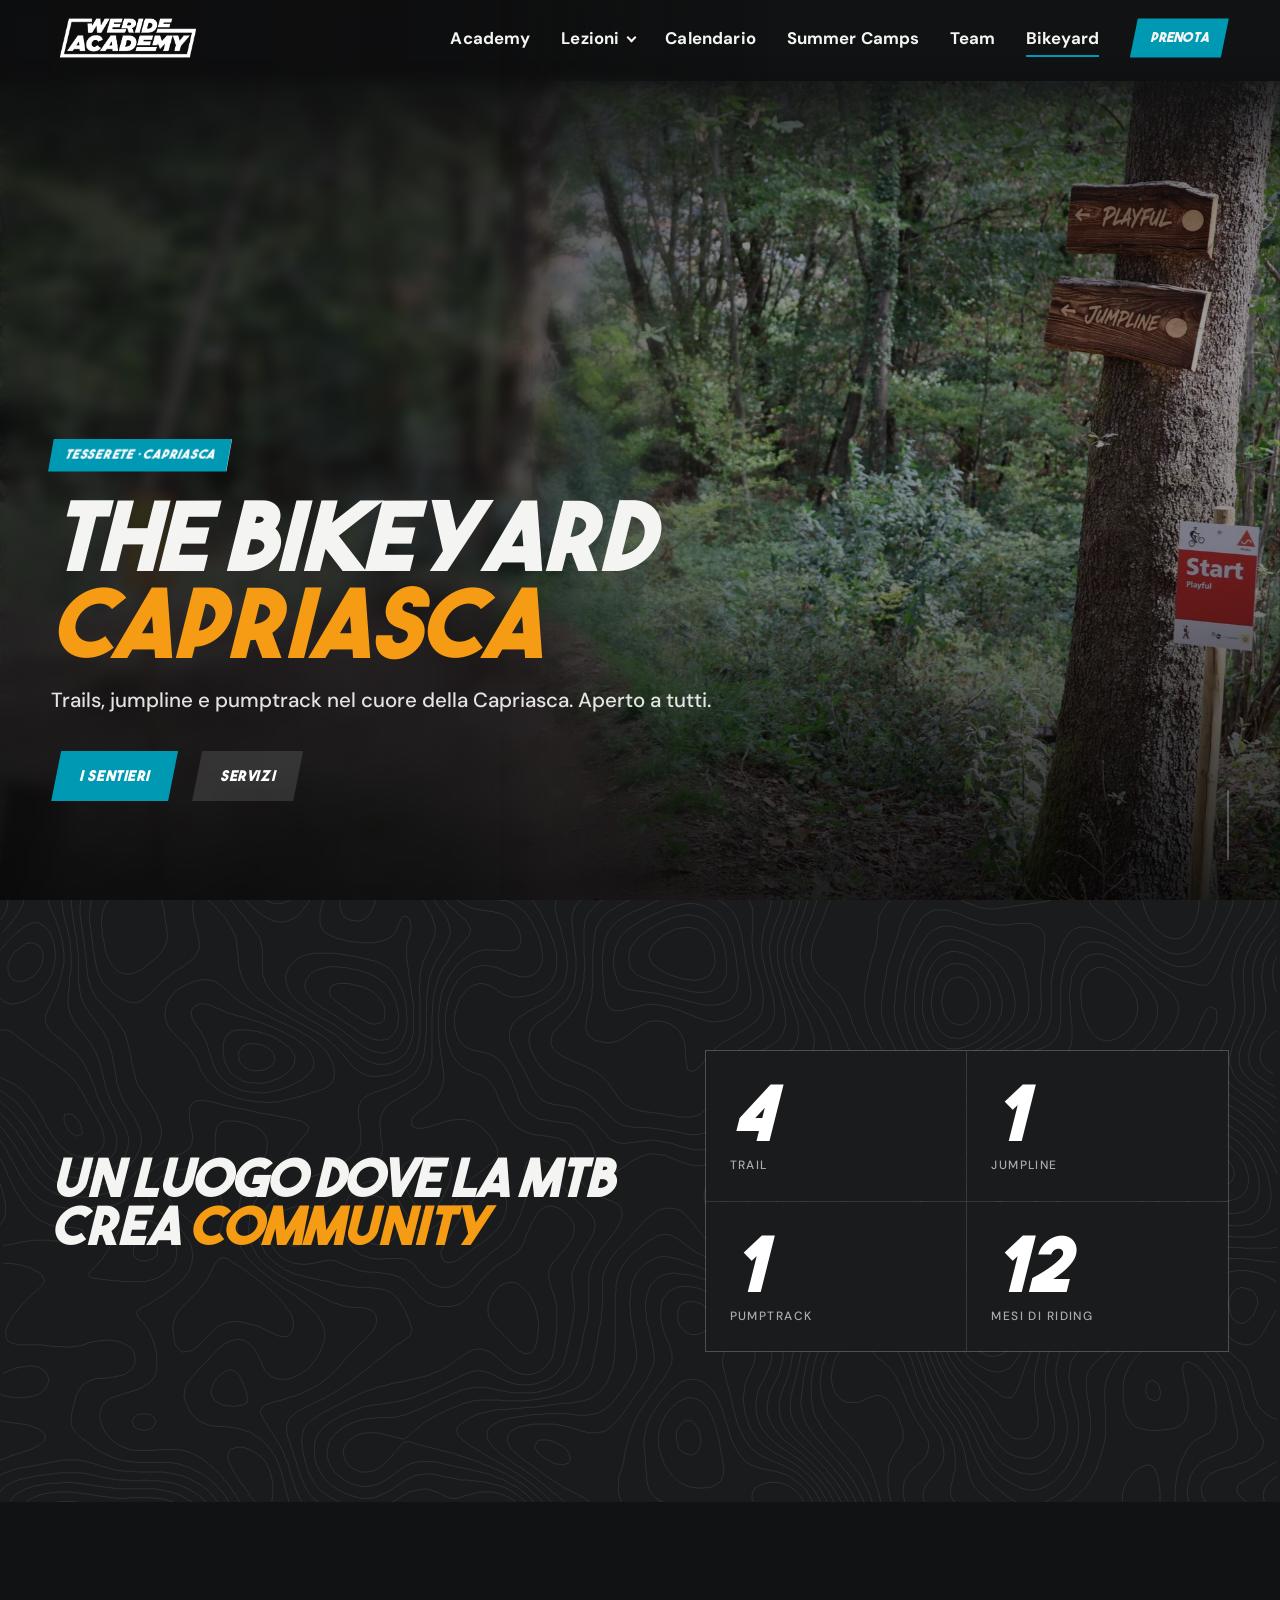
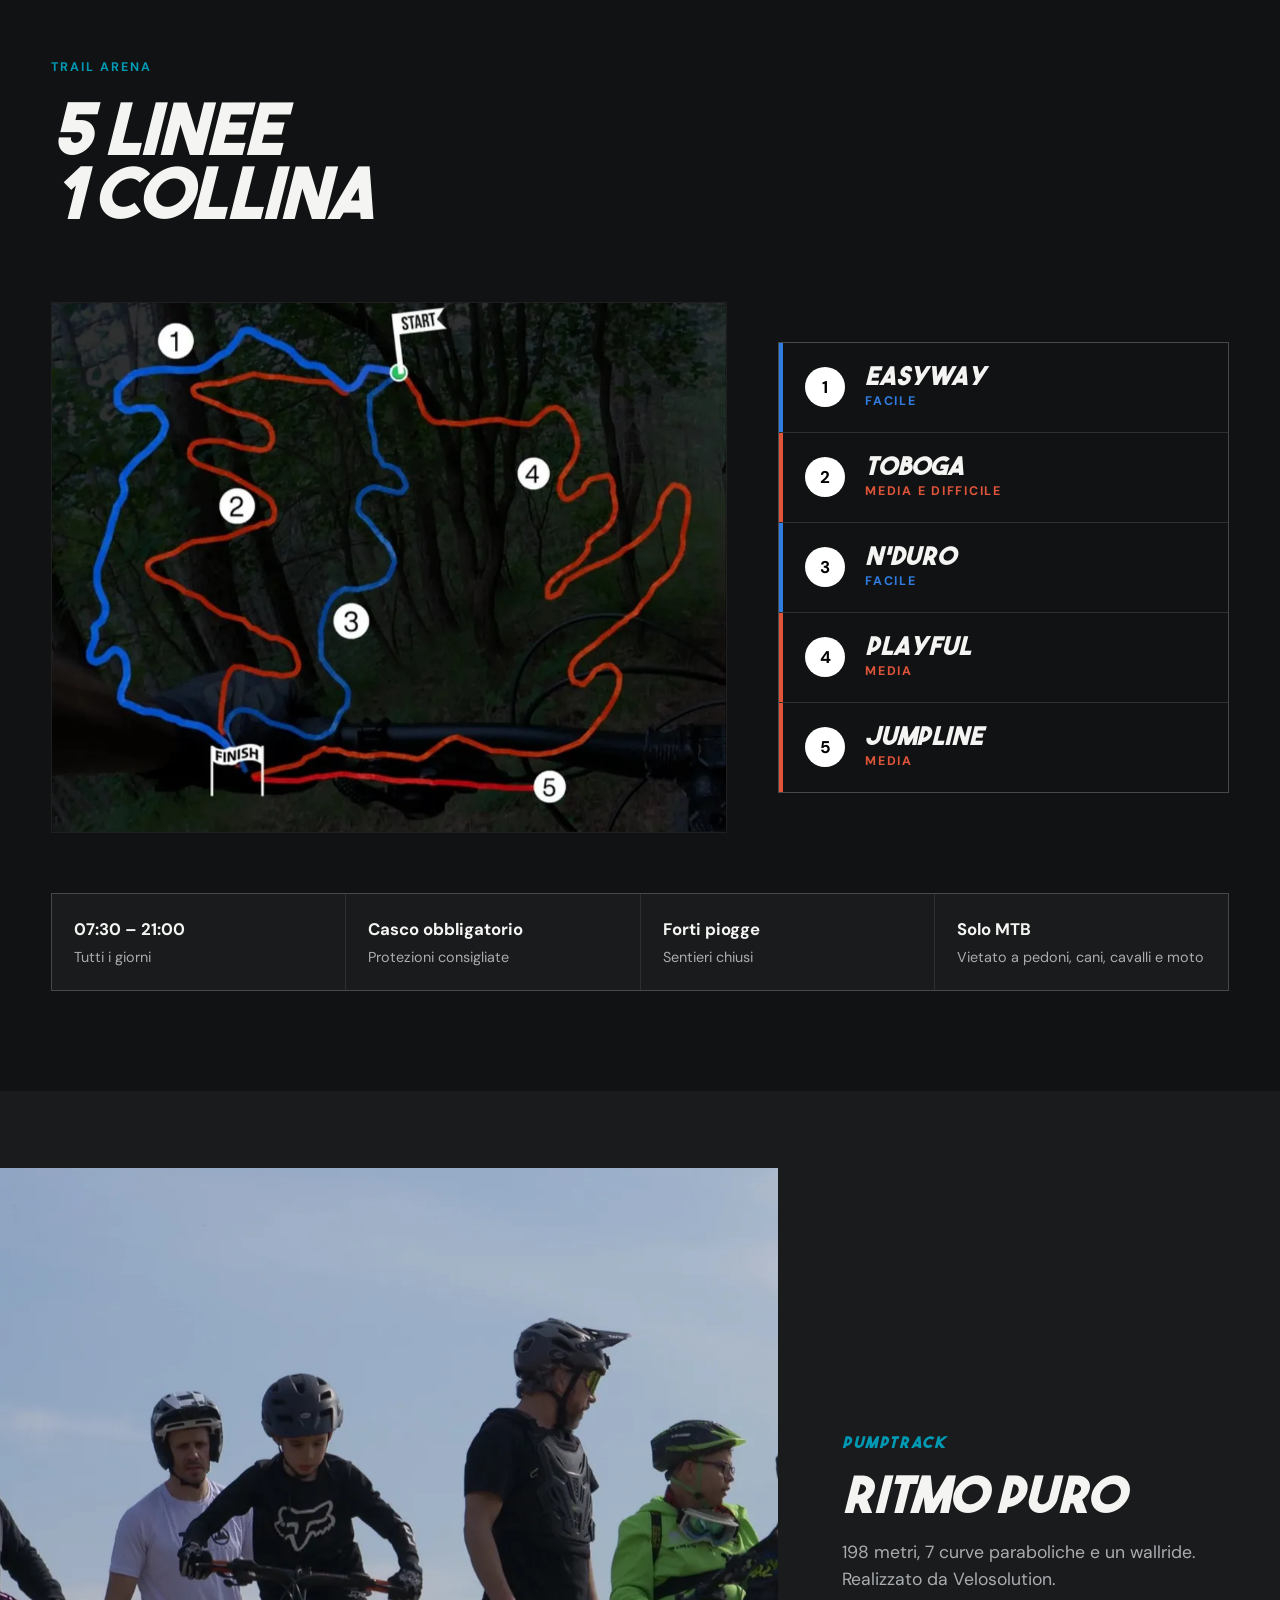
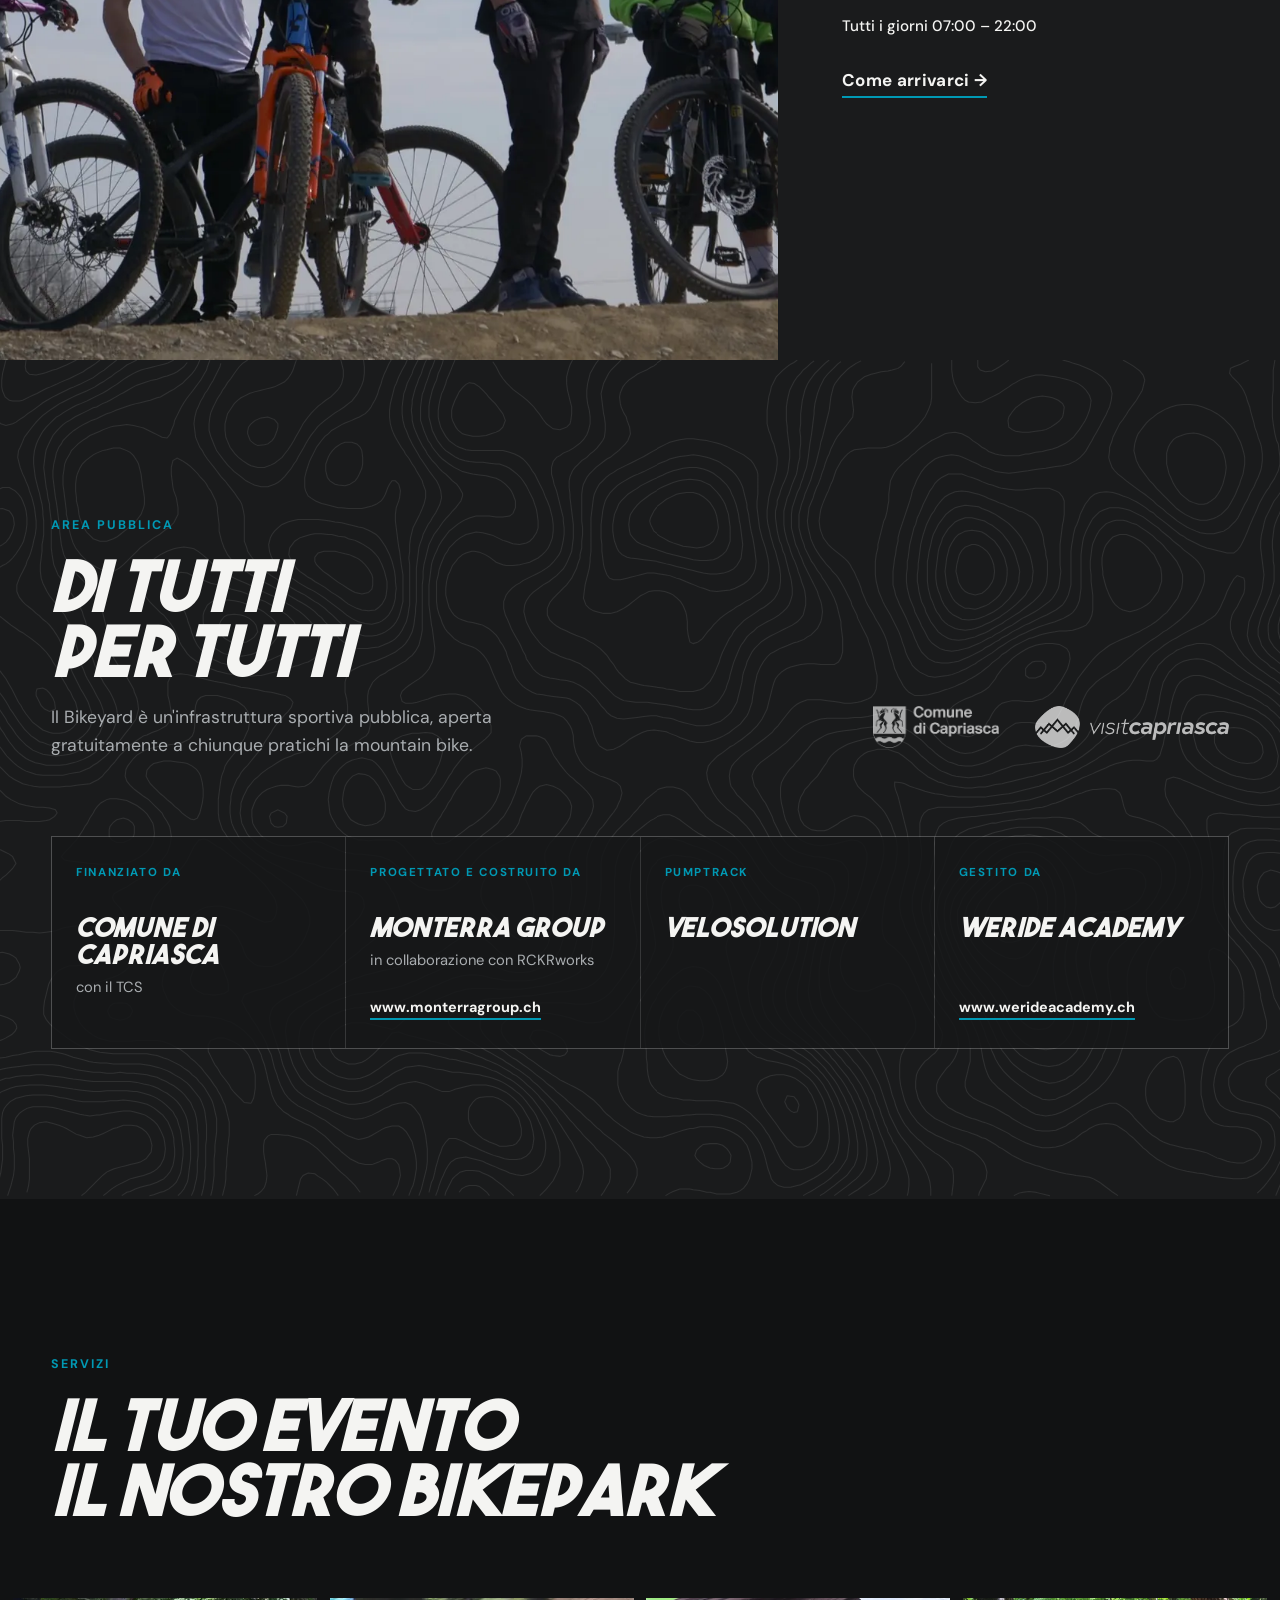
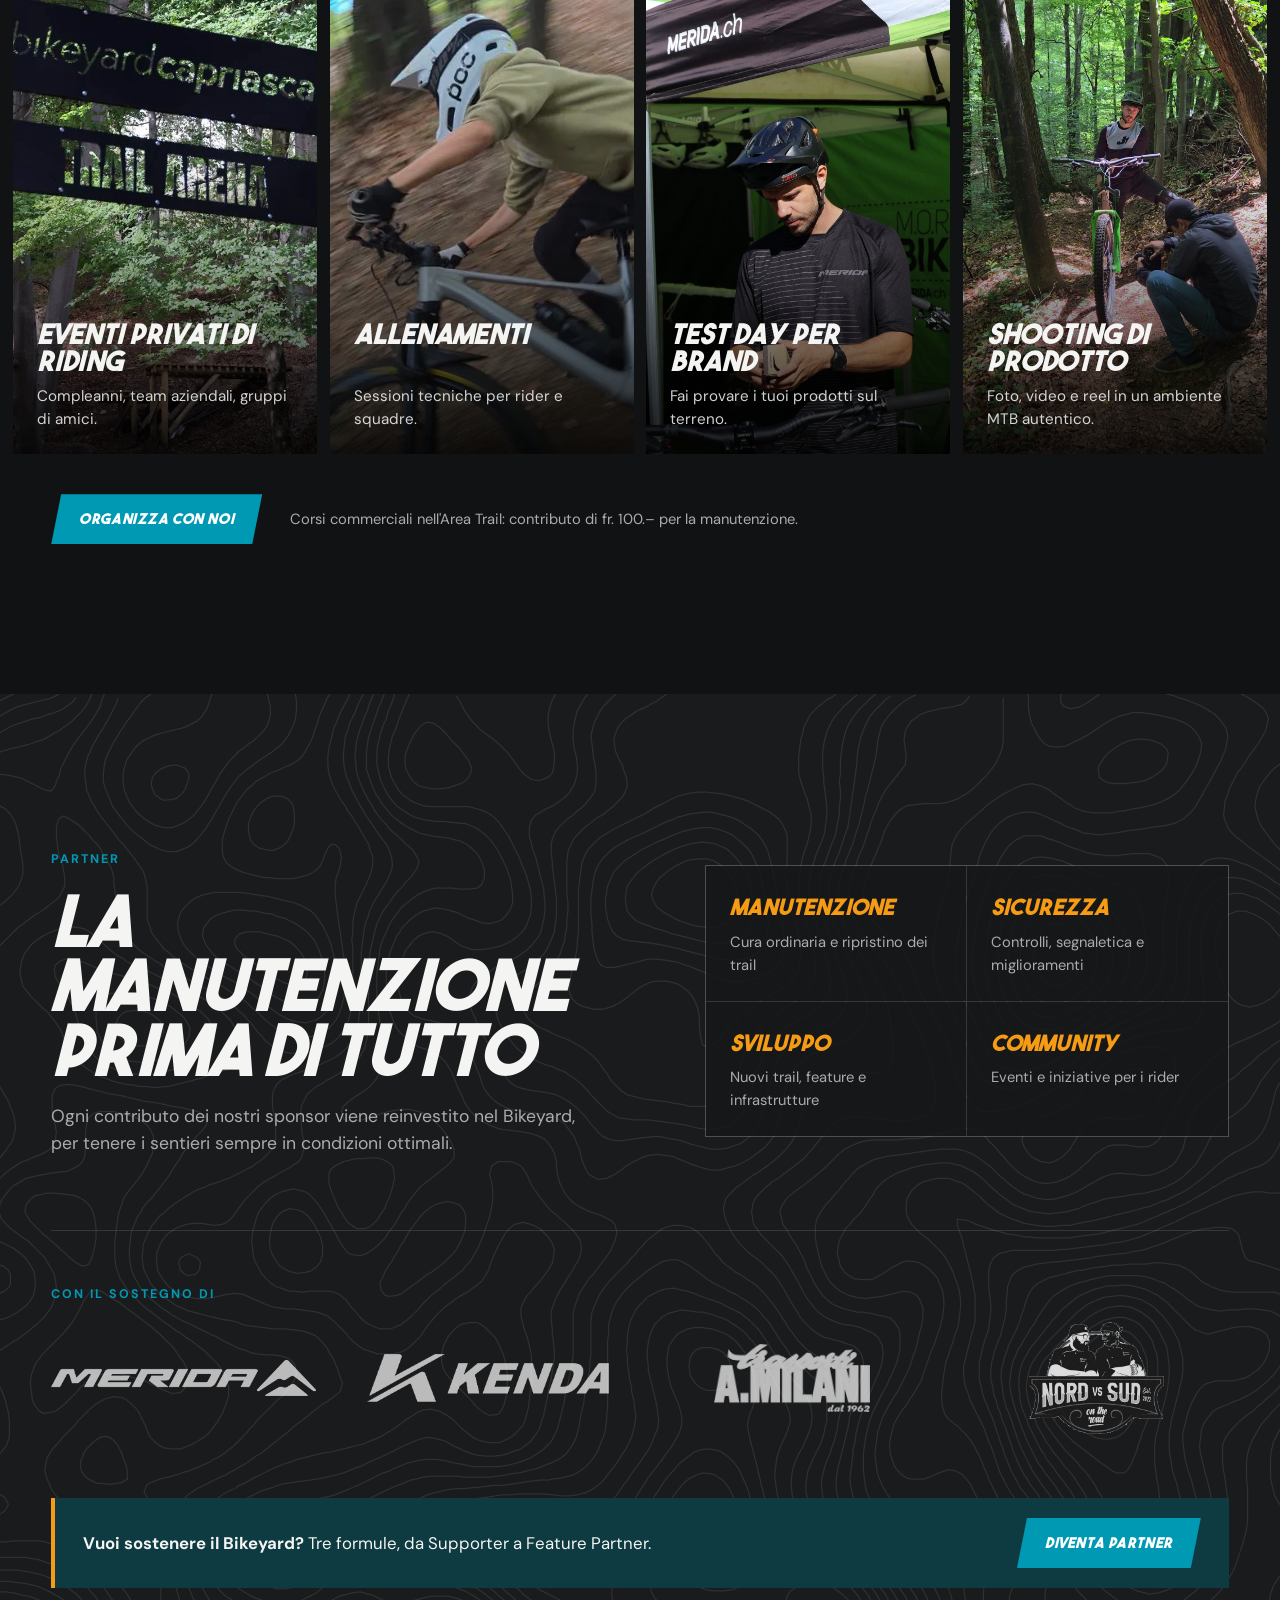
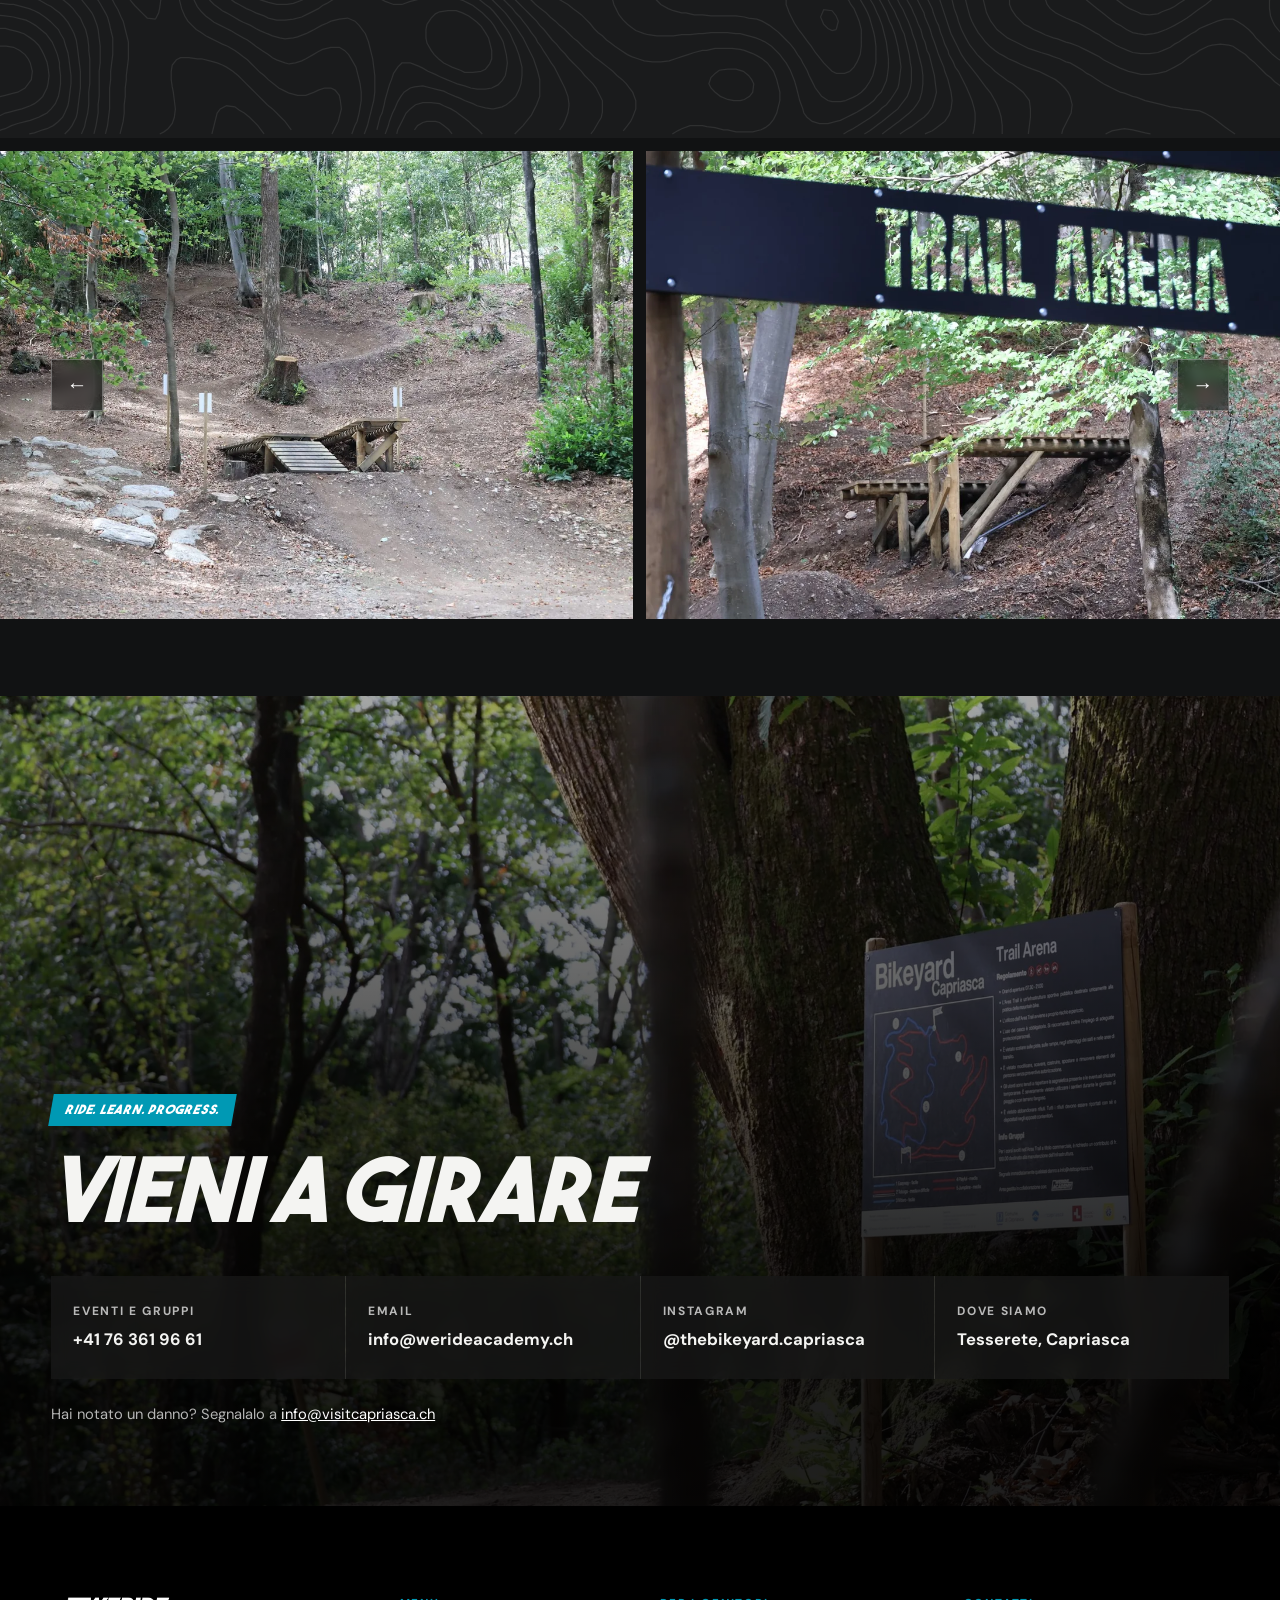
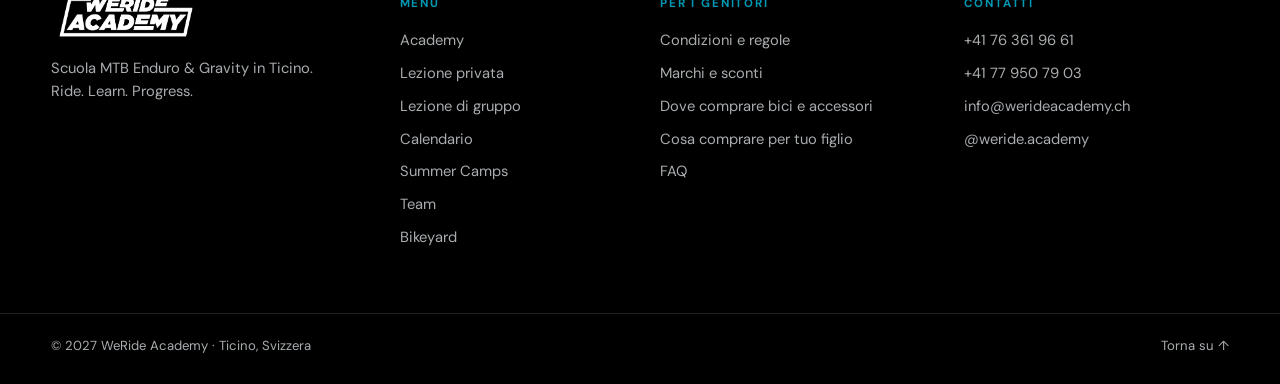
==== commit 383ae854: "CLAUDE.md e link Marchi e sconti nel footer di tutte le pagine Co-Authored-By: Claude Opus 5.5 <nore" ====
--- a/bikeyard.html
+++ b/bikeyard.html
@@ -283,6 +283,7 @@
     <nav class="footer-col" aria-label="Info per i genitori">
       <h4>Per i genitori</h4>
       <a href="genitori.html#regole">Condizioni e regole</a>
+      <a href="genitori.html#marchi">Marchi e sconti</a>
       <a href="genitori.html#negozi">Dove comprare bici e accessori</a>
       <a href="genitori.html#attrezzatura">Cosa comprare per tuo figlio</a>
       <a href="assets/docs/WeRide_Academy_FAQ.pdf" target="_blank" rel="noopener">FAQ</a>
--- a/css/style.css
+++ b/css/style.css
@@ -351,8 +351,14 @@
 .cal-pop dl div { display: grid; grid-template-columns: 64px 1fr; gap: 10px; font-size: .88rem; }
 .cal-pop dt { color: #a9adb0; }
 .cal-pop dd { margin: 0; }
+.cal-pop dd a { color: #fff; text-decoration: none; border-bottom: 1px solid var(--ct, var(--teal)); }
+.cal-pop dd a:hover { color: var(--ct, var(--teal)); }
 .pop-link, .agenda-link { display: inline-block; font-weight: 700; font-size: .88rem; text-decoration: none; color: #fff; border-bottom: 2px solid var(--ct, var(--teal)); padding-bottom: 2px; transition: color .2s; }
-.pop-link { margin-top: 14px; }
+.pop-actions { display: flex; align-items: center; gap: 20px; margin-top: 18px; }
+.pop-actions .pop-link { margin-top: 0; }
+.pop-signup, .agenda-signup { display: inline-block; padding: 9px 18px; background: var(--ct, var(--c, var(--teal))); color: var(--black); font-weight: 700; font-size: .85rem; letter-spacing: .04em; text-transform: uppercase; text-decoration: none; transition: filter .2s; }
+.pop-signup:hover, .agenda-signup:hover { filter: brightness(1.12); }
+.agenda-signup { display: table; margin-top: 10px; padding: 7px 14px; font-size: .78rem; }
 .agenda-link { margin-top: 6px; color: var(--ink); }
 .pop-link:hover, .agenda-link:hover { color: var(--ct, var(--teal)); }
 
@@ -546,14 +552,49 @@
 .gear-brands .sponsor-row img { height: 40px; }
 .gear-title { margin: 0 0 12px; font-size: .78rem; font-weight: 700; letter-spacing: .16em; text-transform: uppercase; color: var(--amber); }
 .gear .info-list + .gear-title { margin-top: 32px; }
+.brand-sponsor { display: block; height: 44px; width: auto; margin-top: 32px; }
+.deal-stats { display: grid; grid-template-columns: 1fr 1fr; gap: 1px; margin-top: 28px; background: var(--line); border: 1px solid var(--line); }
+.deal-stats div { display: grid; gap: 4px; padding: 18px 20px; background: rgba(17,18,19,.88); }
+.deal-stats .deal-main { grid-column: 1 / -1; border-top: 4px solid var(--teal); }
+.deal-stats b, .brand-list b, .shop-deals b { font-family: var(--f-display); font-style: var(--display-style); font-weight: 900; line-height: .9; }
+.deal-stats b { font-size: clamp(2.2rem, 4vw, 3rem); color: var(--amber); }
+.deal-stats .deal-main b { font-size: clamp(3rem, 6vw, 4.6rem); color: var(--teal); }
+.deal-stats span { font-size: .78rem; font-weight: 700; letter-spacing: .12em; text-transform: uppercase; color: var(--ink-2); }
+.deal-note { margin-top: 20px; color: var(--ink-2); font-size: .92rem; max-width: 46ch; }
+.brand-list, .store-list { display: grid; gap: 1px; background: var(--line); border: 1px solid var(--line); }
+.brand-list li { display: grid; grid-template-columns: 110px 1fr auto; align-items: center; gap: 20px; padding: 18px 22px; background: var(--bg); }
+.brand-list img { height: 26px; width: 100%; object-fit: contain; object-position: left center; filter: brightness(0) invert(1); opacity: .85; }
+.brand-list strong { display: block; font-size: 1.05rem; }
+.brand-list span { display: block; color: var(--ink-2); font-size: .88rem; margin-top: 2px; }
+.brand-list b { font-size: 2.2rem; color: var(--teal); }
+.brand-list b.soon { font-family: var(--f-body); font-style: normal; font-weight: 700; font-size: .85rem; color: var(--ink-2); }
+.store-list { grid-template-columns: 1fr 1fr; }
+.store-list li { display: grid; gap: 2px; padding: 16px 22px; background: var(--bg); }
+.store-list strong { font-size: 1rem; }
+.store-list span { color: var(--ink-2); font-size: .88rem; }
+.brand-list + .gear-title, .store-list + .gear-title { margin-top: 40px; }
+.steps { display: grid; gap: 14px; counter-reset: step; }
+.steps li { display: grid; grid-template-columns: 40px 1fr; gap: 16px; align-items: start; color: var(--ink-2); counter-increment: step; }
+.steps li::before { content: counter(step); display: grid; place-items: center; width: 40px; height: 40px; background: var(--teal); color: var(--black); font-family: var(--f-display); font-style: var(--display-style); font-size: 1.2rem; }
+.steps li { min-height: 40px; padding-top: 8px; }
+.steps li::before { margin-top: -8px; }
+.shop-deals { display: grid; gap: 10px; margin-top: 18px; padding-top: 16px; border-top: 1px solid var(--line); }
+.shop-deals li { display: grid; grid-template-columns: 64px 1fr; gap: 12px; align-items: baseline; }
+.shop-deals b { font-size: 1.7rem; color: var(--amber); }
+.shop-deals span { font-size: .88rem; color: var(--ink); }
+.shop-note { display: block; margin-top: 14px; color: var(--ink-2); font-size: .8rem; }
 .shop-grid { display: grid; grid-template-columns: repeat(4, 1fr); gap: 1px; background: var(--line); border: 1px solid var(--line); }
 .shop { display: flex; flex-direction: column; gap: 22px; padding: 28px 24px; background: var(--bg); }
 .shop img { height: 56px; width: auto; max-width: 100%; object-fit: contain; align-self: flex-start; }
 .shop img.shop-gray { filter: grayscale(1); }
 .shop h3 { font-size: 1.1rem; font-weight: 700; }
 .shop p { color: var(--ink-2); font-size: .92rem; margin-top: 4px; }
-.shop .link { margin-top: 14px; font-size: .9rem; }
+.shop > div { display: flex; flex-direction: column; flex: 1; }
+.shop .link { align-self: flex-start; margin-top: auto; padding-top: 18px; font-size: .9rem; }
 .info-cta { padding-block: clamp(70px, 9vw, 120px); }
+/* stesso sfondo della sezione sopra: niente doppio spazio */
+.info-block:not(.topo):has(+ .info-cta) { padding-bottom: clamp(48px, 6vw, 80px); }
+.info-block:not(.topo) + .info-cta { padding-top: 0; }
 .info-cta-inner { display: flex; justify-content: space-between; align-items: center; gap: 24px; flex-wrap: wrap; padding: 24px 28px; background: var(--deep); border-left: 4px solid var(--amber); }
 .info-cta-inner p { font-size: 1.05rem; }
 
@@ -660,6 +701,9 @@
 
 @media (max-width: 520px) {
   .shop-grid { grid-template-columns: 1fr; }
+  .store-list { grid-template-columns: 1fr; }
+  .brand-list li { grid-template-columns: 1fr auto; }
+  .brand-list img { grid-column: 1 / -1; width: auto; max-width: 140px; }
   .footer-grid { grid-template-columns: 1fr; gap: 32px; }
   .gal-nav { width: 42px; height: 42px; }
   .maint-list, .credit-grid { grid-template-columns: 1fr; }
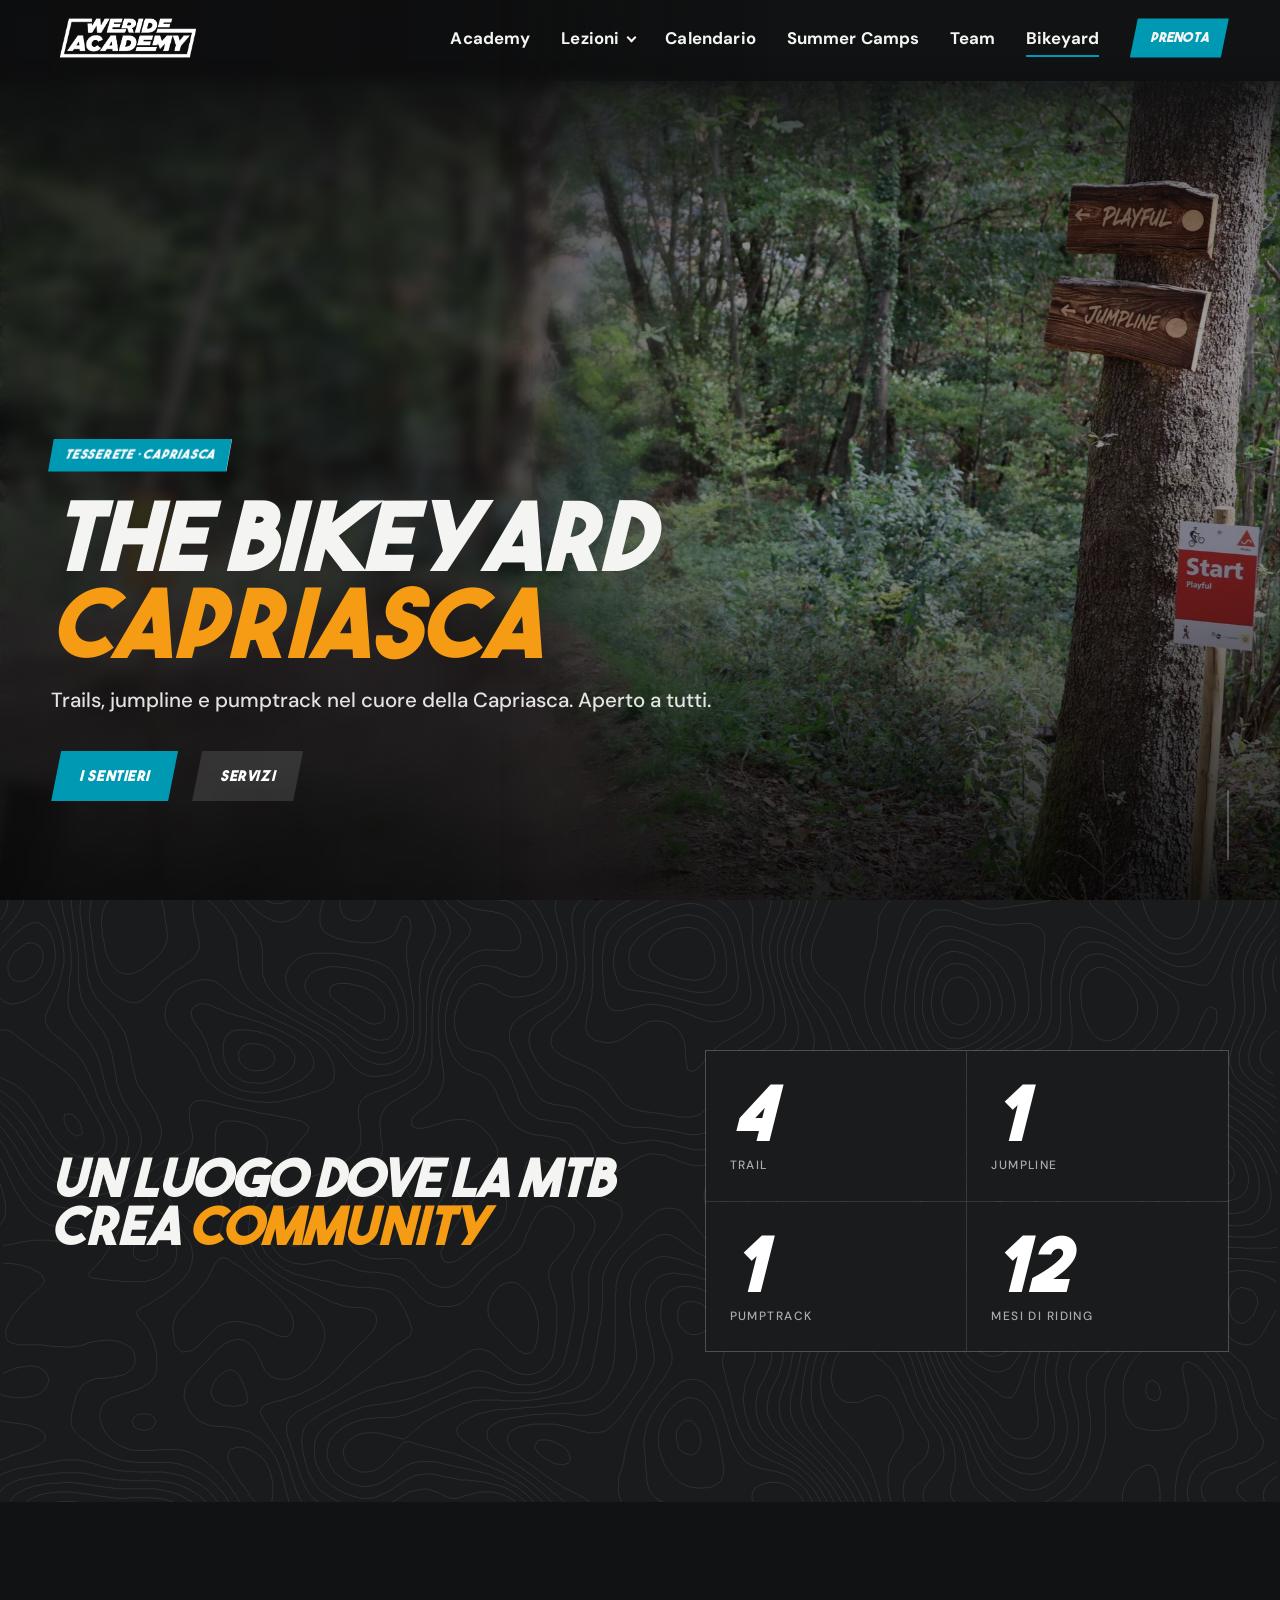
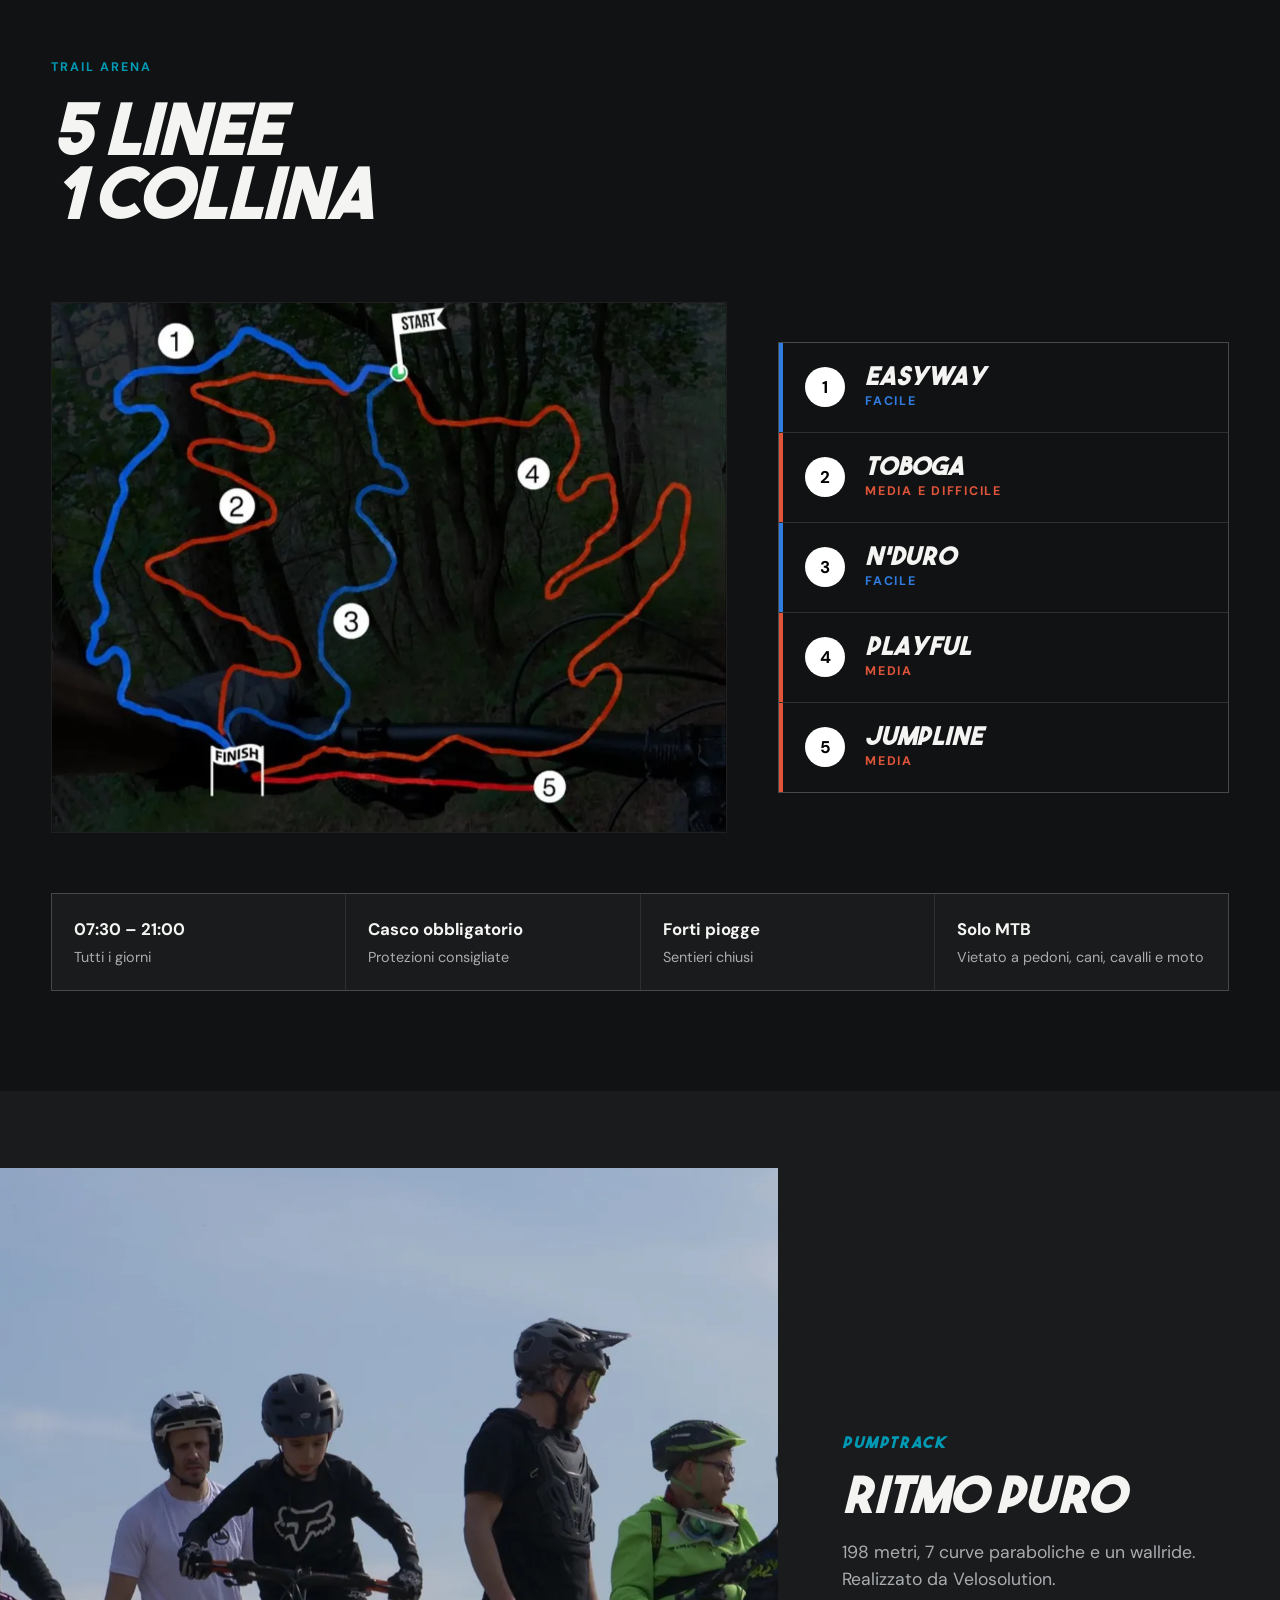
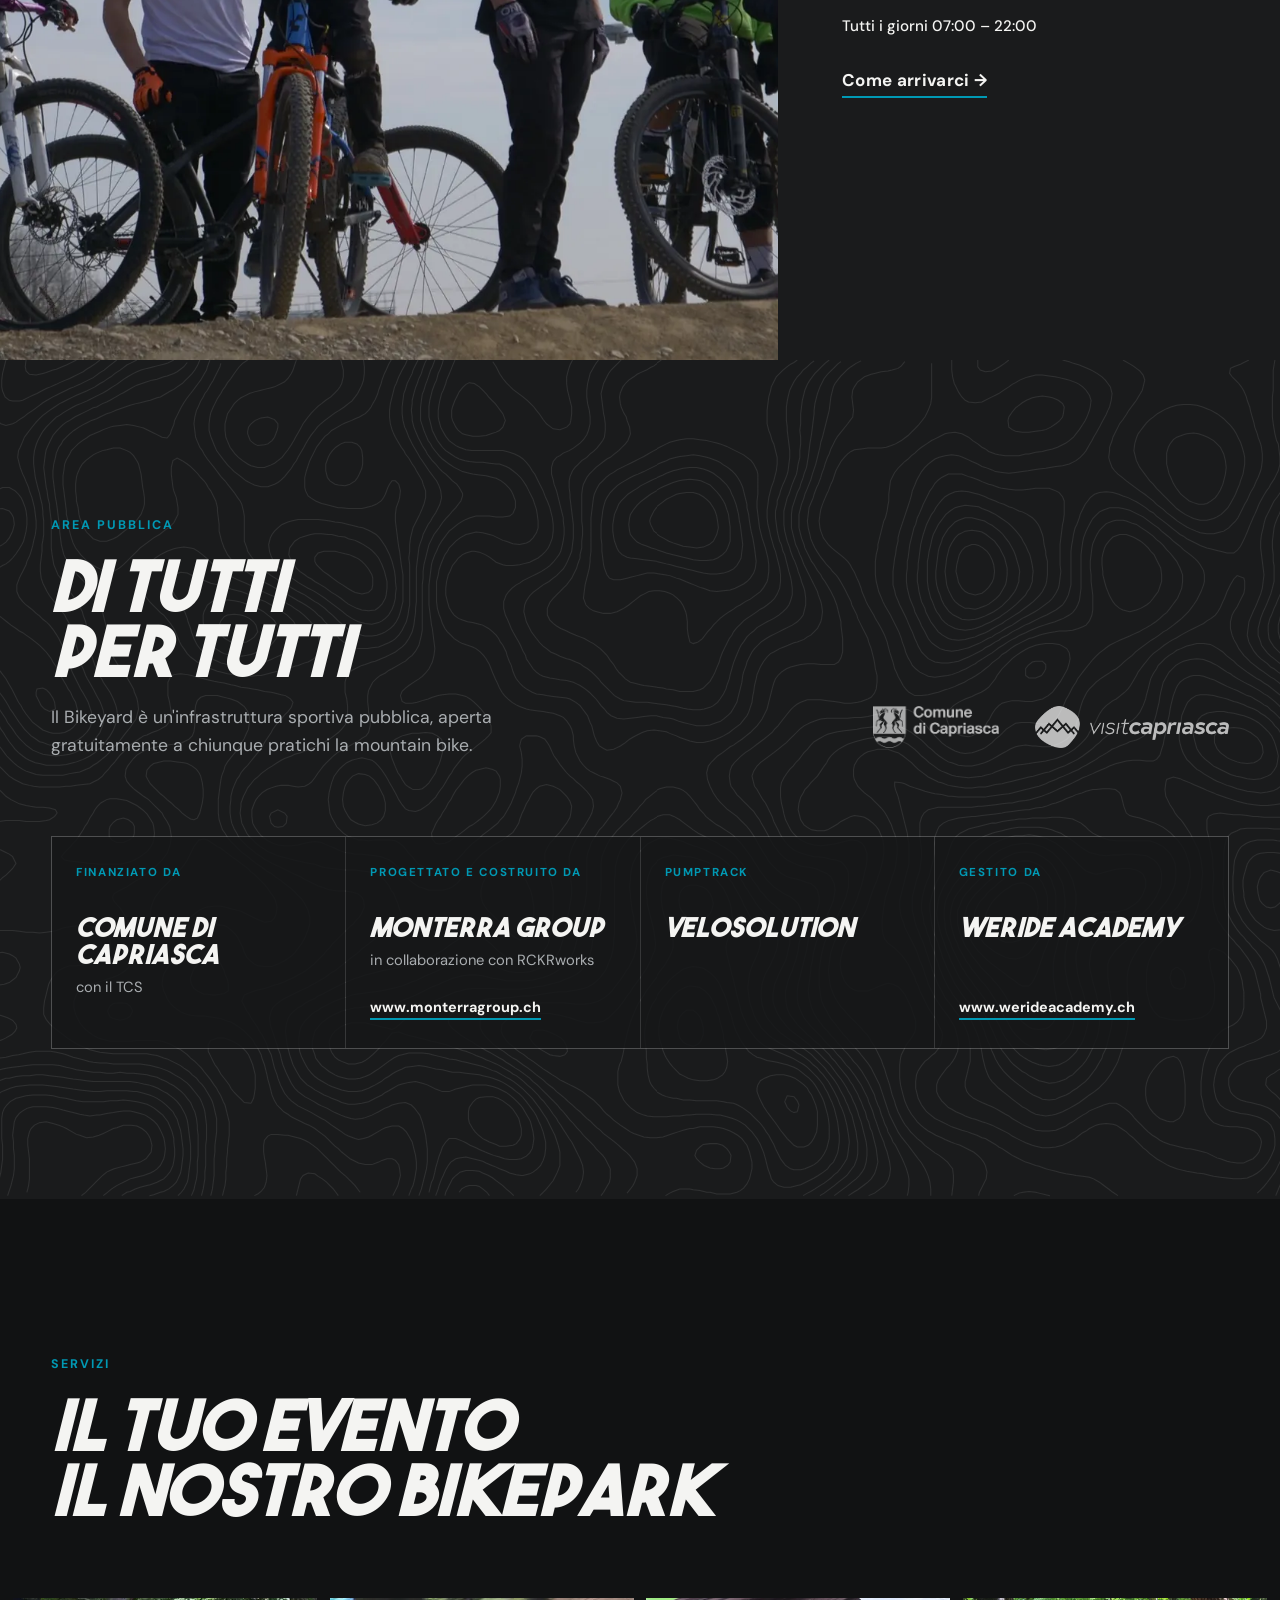
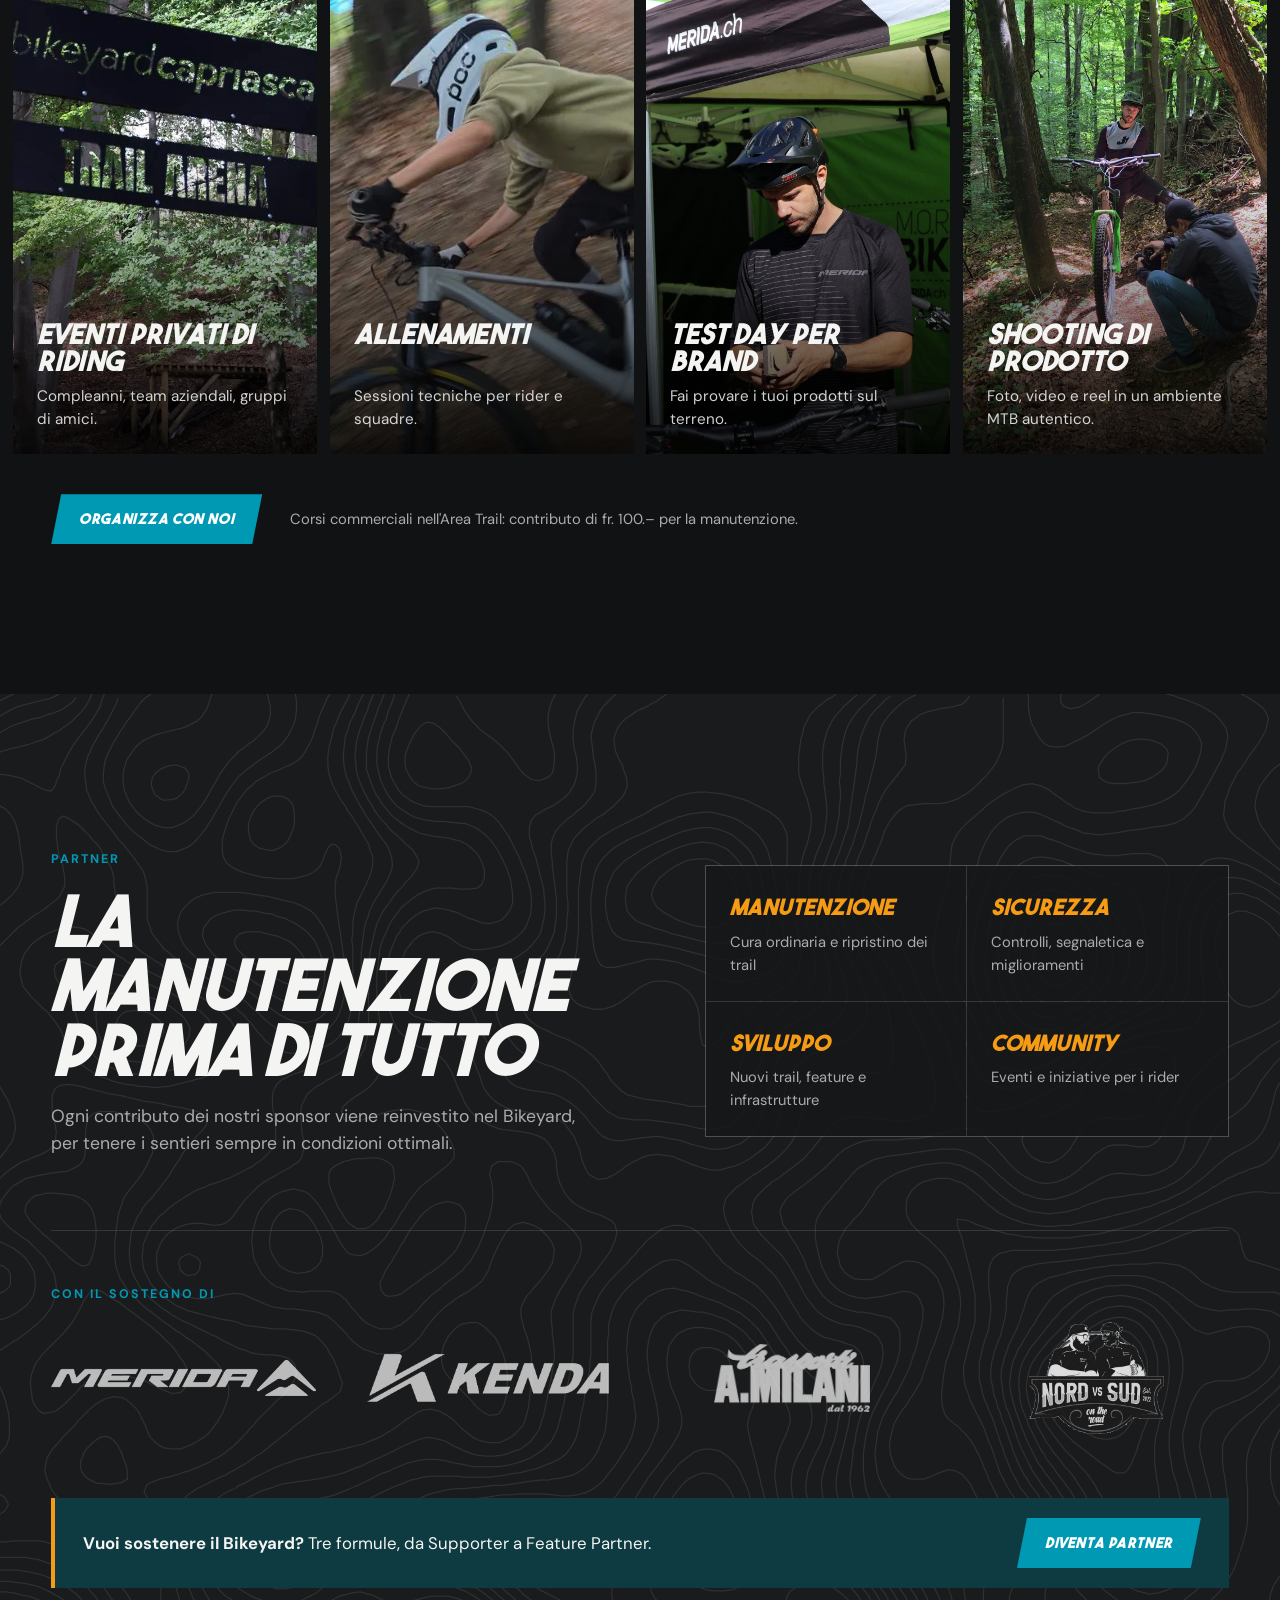
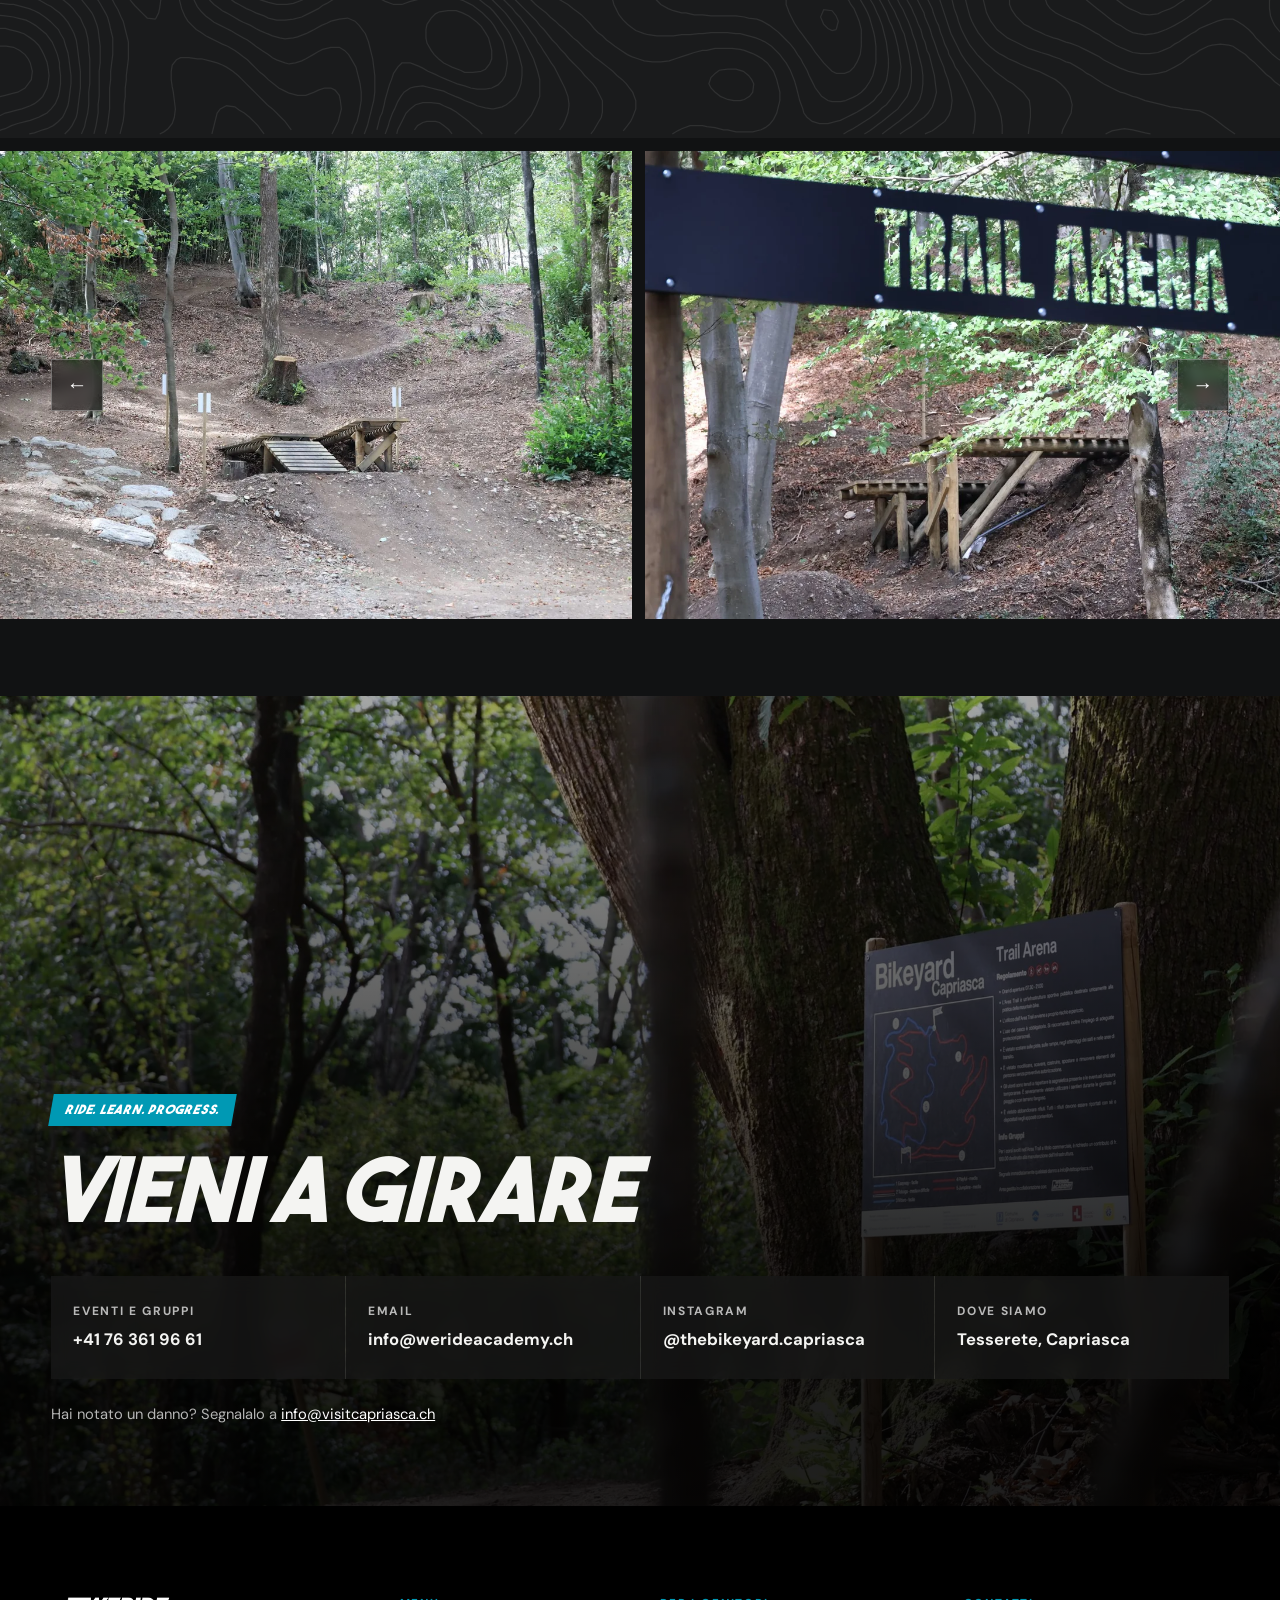
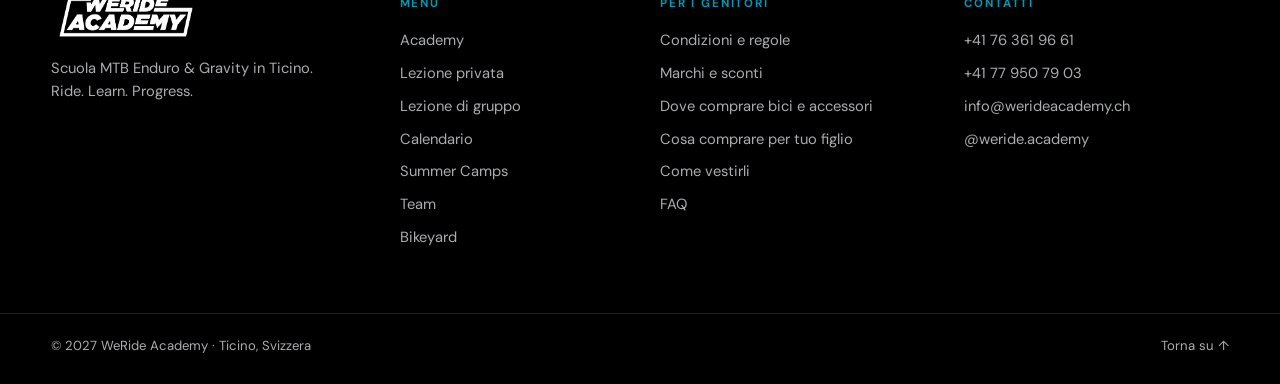
==== commit 83781bb9: "Genitori: consigli per scegliere le protezioni e nuova sezione Come vestirli Co-Authored-By: Claude " ====
--- a/bikeyard.html
+++ b/bikeyard.html
@@ -286,6 +286,7 @@
       <a href="genitori.html#marchi">Marchi e sconti</a>
       <a href="genitori.html#negozi">Dove comprare bici e accessori</a>
       <a href="genitori.html#attrezzatura">Cosa comprare per tuo figlio</a>
+      <a href="genitori.html#abbigliamento">Come vestirli</a>
       <a href="assets/docs/WeRide_Academy_FAQ.pdf" target="_blank" rel="noopener">FAQ</a>
     </nav>
     <div class="footer-col">
--- a/css/style.css
+++ b/css/style.css
@@ -490,6 +490,8 @@
 .maintenance .partner-group { padding-top: 48px; border-top: 1px solid var(--line); }
 /* righe con 4 loghi */
 .sponsor-row:has(> li:nth-child(4):last-child) li { flex-basis: calc((100% - 3 * 40px) / 4); }
+/* righe con 6 loghi: tutti su una riga */
+.sponsor-row:has(> li:nth-child(6):last-child) li { flex-basis: calc((100% - 5 * 40px) / 6); }
 /* logo illustrato a colori (Nord vs Sud): niente silhouette, solo scala di grigi */
 .sponsor-row .logo-lg img { height: 68px; }
 /* logo a badge con scritte bianche su fondo nero (Freesoul): invertito, le scritte restano leggibili */
@@ -694,6 +696,7 @@
   .camps { align-items: flex-end; }
   .sponsor-row { justify-content: center; gap: 32px 24px; }
   .sponsor-row li { flex-basis: calc((100% - 2 * 24px) / 3); }
+  .sponsor-row:has(> li:nth-child(6):last-child) li { flex-basis: calc((100% - 2 * 24px) / 3); }
   .sponsor-row img { height: 38px; }
   .bikeyard-shade { background: linear-gradient(180deg, rgba(0,0,0,.3), rgba(0,0,0,.85)); }
   .bikeyard { align-items: flex-end; padding-bottom: 64px; }
